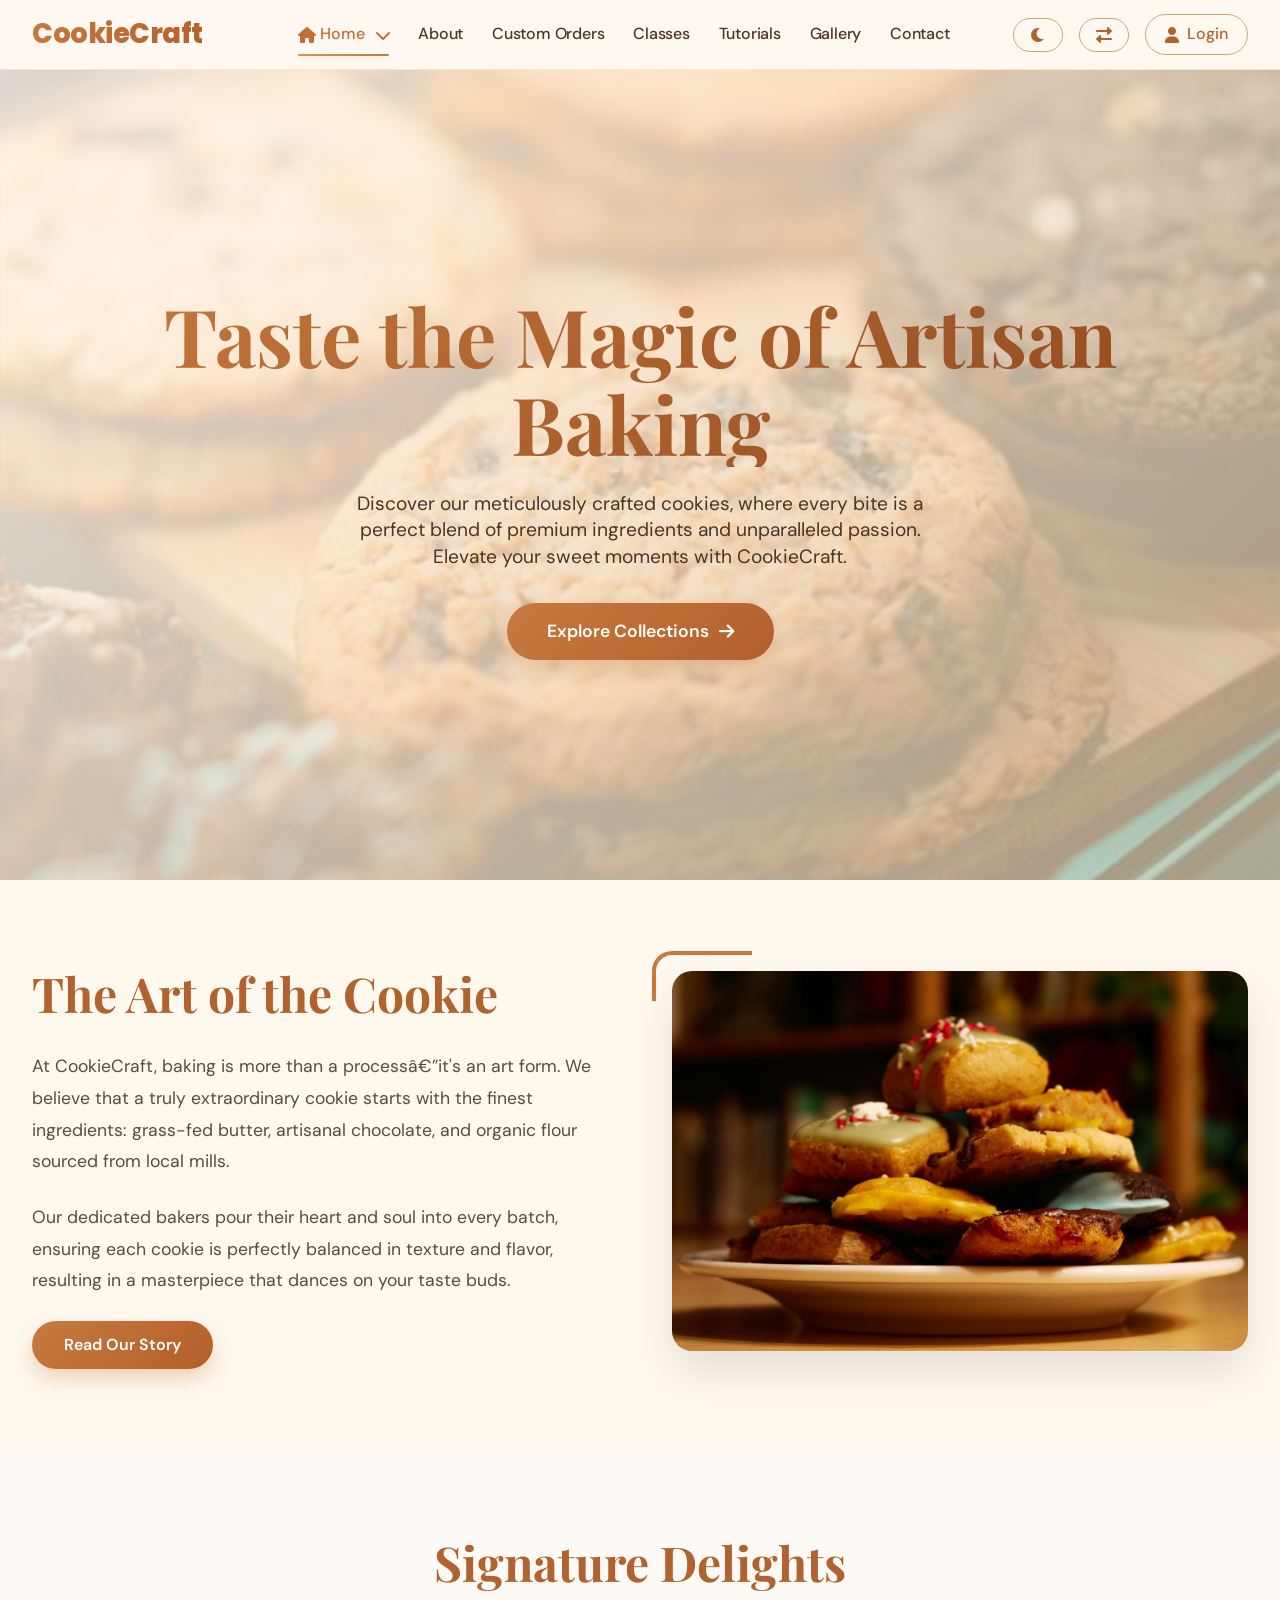
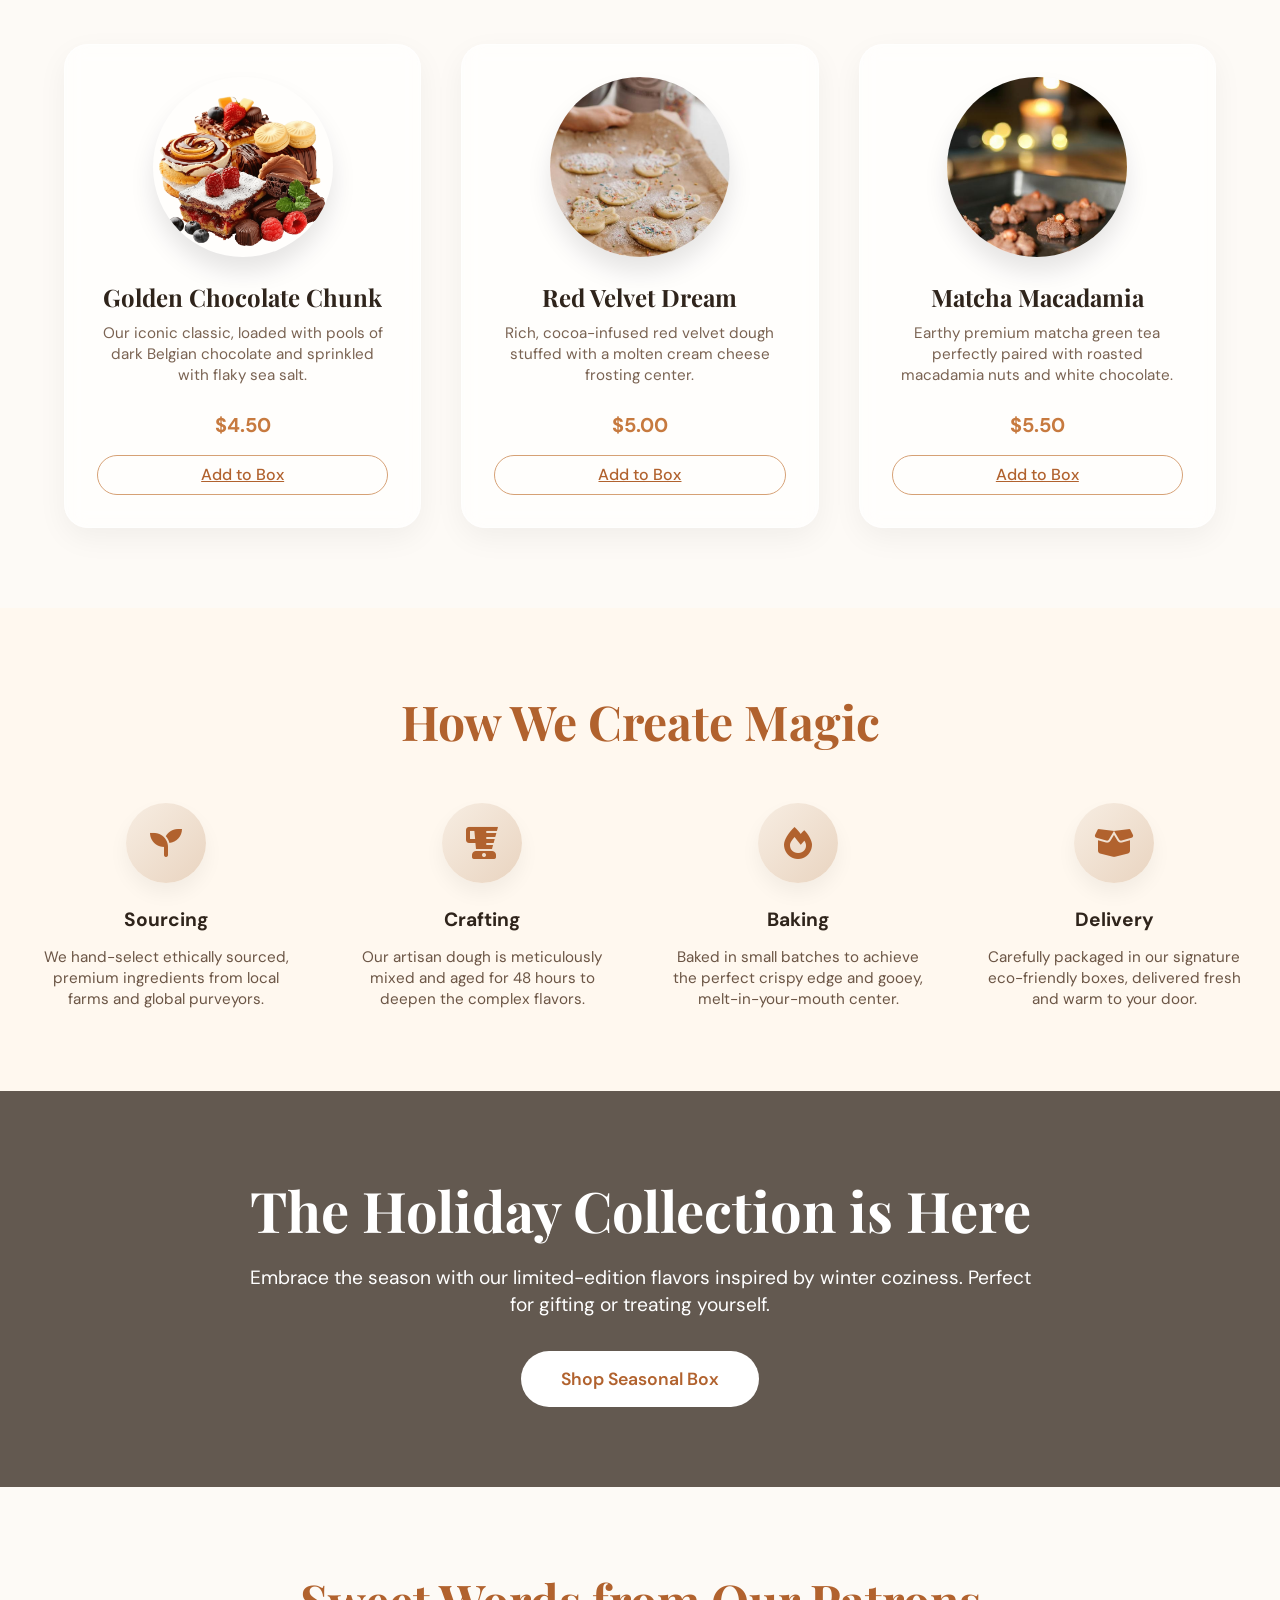
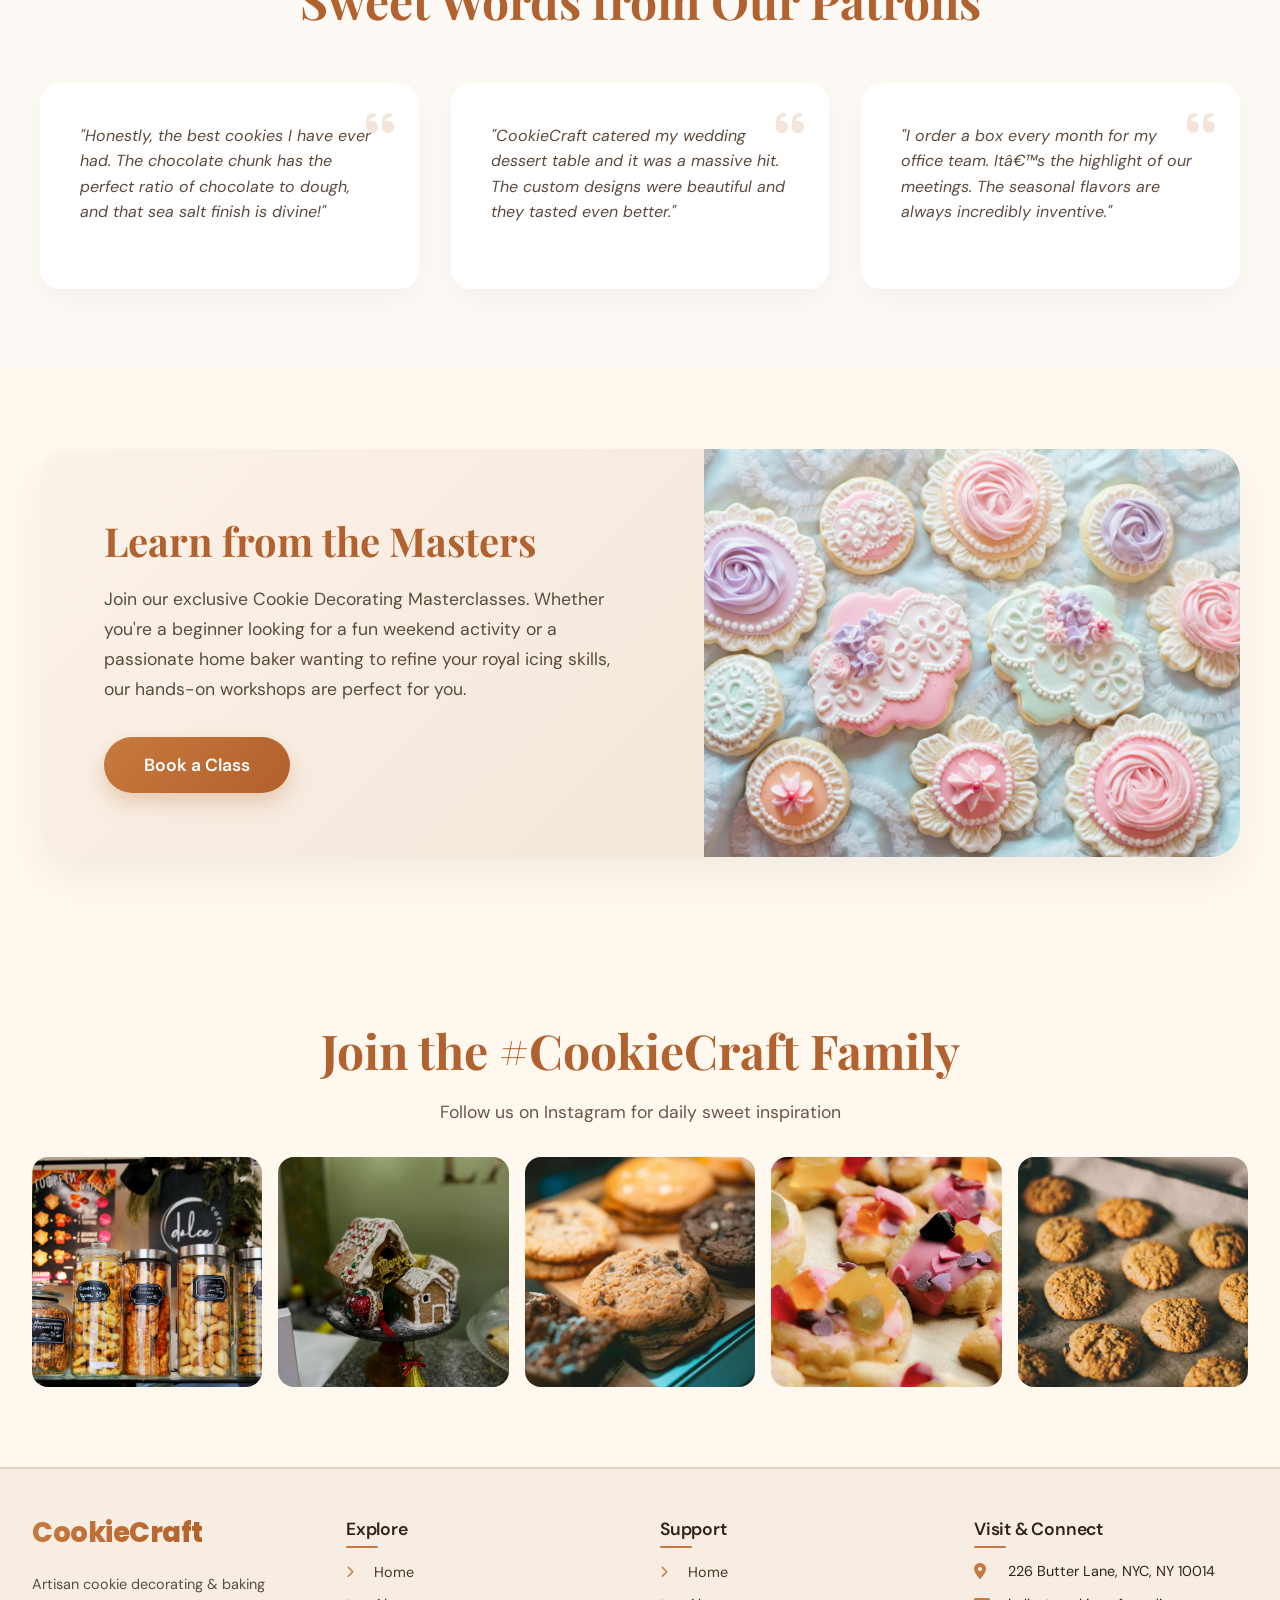
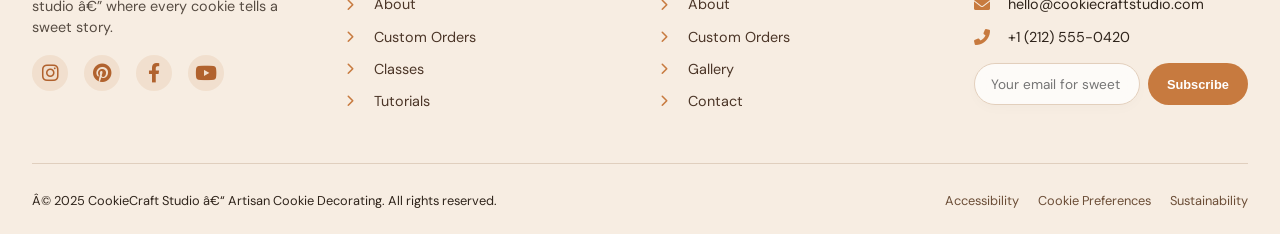
==== index.html @ 50b50c7b "new update" ====
<!DOCTYPE html>
<html lang="en">
<head>
  <link rel="icon" type="image/png" href="image/favicon.png" />
  <meta charset="UTF-8" />
  <meta name="viewport" content="width=device-width, initial-scale=1.0, viewport-fit=cover" />
  <title>CookieCraft | Artisan Cookie Studio â€” Cohesive Brand Design</title>
  <link href="https://fonts.googleapis.com/css2?family=Playfair+Display:ital,wght@0,400;0,500;0,600;0,700;1,400&family=DM+Sans:wght@300;400;500;600;700&family=Poppins:wght@300;400;500;600;700;800;900&display=swap" rel="stylesheet" />
  <link href="https://fonts.googleapis.com/css2?family=Inter:opsz,wght@14..32,300;400;500;600;700;800&display=swap" rel="stylesheet">
  <link rel="stylesheet" href="https://cdnjs.cloudflare.com/ajax/libs/font-awesome/6.0.0-beta3/css/all.min.css">
  <style>
    /* ----- RESET & BASE (minimal) ----- */
    * {
      margin: 0;
      padding: 0;
      box-sizing: border-box;
    }

    body {
      font-family: 'DM Sans', sans-serif;
      background-color: #FFF8EF;
      color: #2F241B;
      line-height: 1.4;
      transition: background 0.2s, color 0.2s;
    }

    /* dark mode base overrides */
    body.dark-mode {
      background-color: #1e1916;
      color: #f0e2d4;
    }

    /* RTL adjustments for navbar & footer (preserved) */
    body[dir="rtl"] .nav-menu { padding-right: 0; }
    body[dir="rtl"] .nav-container { flex-direction: row; }
    body[dir="rtl"] .nav-menu .nav-item .dropdown-menu { text-align: right; left: auto; right: 0; }
    body[dir="rtl"] #homeDropdownItem .dropdown-menu { left: 0 !important; right: auto !important; }
    body[dir="rtl"] .dropdown-toggle::after { margin-left: 0; margin-right: 6px; }
    body[dir="rtl"] .right-buttons { flex-direction: row-reverse; }
    body[dir="rtl"] .brand { margin-right: 0; margin-left: 2rem; }
    body[dir="rtl"] .nav-link i { margin-left: 6px; margin-right: 0; }
    body[dir="rtl"] .nav-collapse { left: auto; right: -100%; border-radius: 0 0 0 24px; margin-top: -1px; }
    body[dir="rtl"] .nav-collapse.active { left: auto; right: 0; }
    body[dir="rtl"] .footer-col h4:after { left: auto; right: 0; }
    body[dir="rtl"] .footer-links a i { margin-left: 8px; margin-right: 0; }

    /* ========== UNIFIED BRAND STYLES (navbar & footer exact same size, font, design) ========== */
    /* Both .brand (navbar) and .footer-brand h3 share identical typography, gradient and visual rhythm */
    .brand, 
    .footer-brand h3 {
      font-family: 'Poppins', sans-serif;
      font-weight: 800;
      font-size: 1.7rem;
      letter-spacing: -0.5px;
      background: linear-gradient(135deg, #c77a3f, #b35f2a);
      background-clip: text;
      -webkit-background-clip: text;
      color: transparent;
      text-decoration: none;
      transition: opacity 0.2s ease, transform 0.2s;
      display: inline-block;
      line-height: 1.2;
    }

    /* Hover refinement (subtle lift) */
    .brand:hover,
    .footer-brand h3:hover {
      opacity: 0.85;
      transform: translateY(-1px);
    }

    /* Dark mode gradient for both brand signatures */
    body.dark-mode .brand,
    body.dark-mode .footer-brand h3 {
      background: linear-gradient(135deg, #f6cf9c, #eab67a, #d48d53);
      background-clip: text;
      -webkit-background-clip: text;
      color: transparent;
    }

    /* Navbar brand specific alignment & spacing */
    .brand {
      white-space: nowrap;
      margin-right: 2rem;
      flex-shrink: 0;
      text-decoration: none;
    }

    /* Footer brand specific additional spacing / margin */
    .footer-brand h3 {
      margin-bottom: 0.75rem;
      font-size: 1.7rem;   /* identical to navbar brand */
      font-weight: 800;
    }

    /* RESPONSIVE: On tablets/mobile, shrink brand size consistently across navbar & footer */
    @media (max-width: 1024px) {
      .brand {
        font-size: 1.4rem;
      }
      .footer-brand h3 {
        font-size: 1.4rem;
      }
    }

    @media (max-width: 520px) {
      .brand {
        font-size: 1.3rem;
      }
      .footer-brand h3 {
        font-size: 1.3rem;
      }
    }

    /* ----- NAVBAR STYLES (enhanced, fully functional, brand unified) ----- */
    .navbar {
      position: sticky;
      top: 0;
      z-index: 1000;
      background: rgba(255, 248, 240, 0.68);
      backdrop-filter: blur(12px);
      -webkit-backdrop-filter: blur(12px);
      border-bottom: 1px solid rgba(245, 215, 180, 0.5);
      transition: all 0.3s ease;
      padding: 0.9rem 2rem;
    }
    .navbar.scrolled {
      box-shadow: 0 10px 30px -10px rgba(0, 0, 0, 0.1);
      background: rgba(255, 245, 235, 0.85);
      backdrop-filter: blur(16px);
      border-bottom-color: rgba(215, 175, 125, 0.3);
    }
    body.dark-mode .navbar {
      background: rgba(28, 24, 22, 0.75);
      backdrop-filter: blur(12px);
      border-bottom-color: rgba(180, 130, 80, 0.35);
    }
    body.dark-mode .navbar.scrolled {
      background: rgba(18, 15, 14, 0.9);
      box-shadow: 0 10px 25px -8px rgba(0, 0, 0, 0.4);
    }
    .nav-container {
      max-width: 1400px;
      margin: 0 auto;
      display: flex;
      align-items: center;
      justify-content: space-between;
      
    }
    .nav-menu {
      display: flex;
      align-items: center;
      gap: 1.8rem;
      list-style: none;
      margin: 0 auto;
      padding: 0;
    }
    .nav-item { position: relative; }
    .nav-link {
      text-decoration: none;
      font-weight: 500;
      font-size: 1rem;
      color: #4b3527;
      padding: 0.5rem 0;
      transition: color 0.25s ease;
      letter-spacing: -0.2px;
      white-space: nowrap;
      display: inline-flex;
      align-items: center;
      gap: 6px;
    }
    body.dark-mode .nav-link { color: #f3e1cf; }
    .nav-link i { font-size: 1rem; transition: transform 0.2s; }
    .nav-link::after {
      content: '';
      position: absolute;
      bottom: -2px;
      left: 0;
      width: 0%;
      height: 2px;
      background: linear-gradient(95deg, #d9944c, #c2793e);
      border-radius: 4px;
      transition: width 0.3s cubic-bezier(0.2, 0.9, 0.4, 1.1);
    }
    .nav-link:hover::after { width: 100%; }
    .nav-link:hover, .nav-link.active { color: #c16f34; }
    body.dark-mode .nav-link:hover, body.dark-mode .nav-link.active { color: #f7c894; }
    .nav-link.active::after { width: 100%; }
    
    .dropdown-toggle { display: flex; align-items: center; gap: 5px; }
    .dropdown-arrow {
      font-size: 0.75rem;
      margin-left: 6px;
      transition: transform 0.2s ease;
    }
    .dropdown:hover .dropdown-arrow { transform: rotate(180deg); }
    .dropdown.open .dropdown-arrow { transform: rotate(180deg); }
    .dropdown-menu {
      position: absolute;
      top: calc(100% + 8px);
      left: 0;
      background: rgba(255, 250, 242, 0.98);
      backdrop-filter: blur(12px);
      border-radius: 20px;
      padding: 0.6rem 0;
      min-width: 180px;
      opacity: 0;
      visibility: hidden;
      transform: translateY(-8px);
      transition: all 0.25s ease;
      box-shadow: 0 12px 28px rgba(0, 0, 0, 0.08);
      border: 1px solid rgba(230, 190, 140, 0.5);
      list-style: none;
      z-index: 1020;
    }
    body.dark-mode .dropdown-menu {
      background: rgba(30, 26, 22, 0.98);
      border-color: #5d3f2b;
    }
    .dropdown:hover .dropdown-menu { opacity: 1; visibility: visible; transform: translateY(0); }
    .dropdown-item {
      display: block;
      padding: 0.55rem 1.5rem;
      text-decoration: none;
      color: #4b3527;
      font-weight: 500;
      font-size: 0.9rem;
      transition: background 0.2s;
      white-space: nowrap;
    }
    .dropdown-item i {
      width: 1.4rem;
      display: inline-block;
      margin-right: 8px;
      font-size: 0.85rem;
      color: #c77a3f;
    }
    body.dark-mode .dropdown-item { color: #f0decb; }
    body.dark-mode .dropdown-item i { color: #eab67a; }
    .dropdown-item:hover, .dropdown-item.active { background-color: rgba(210, 160, 110, 0.2); color: #c16f34; }
    body.dark-mode .dropdown-item:hover, body.dark-mode .dropdown-item.active { color: #f7c894; }

    @media (min-width: 1025px) {
      #homeDropdownItem .dropdown-menu { left: auto; right: 0; min-width: 170px; }
    }

    .right-buttons { display: flex; align-items: center; gap: 1rem; flex-shrink: 0; }
    .btn-outline {
      background: transparent;
      border: 1px solid #d6a175;
      padding: 0.5rem 1rem;
      border-radius: 40px;
      font-weight: 500;
      font-size: 1rem;
      cursor: pointer;
      transition: all 0.25s ease;
      color: #b1622e;
      font-family: inherit;
      white-space: nowrap;
      display: inline-flex;
      align-items: center;
      justify-content: center;
      gap: 8px;
    }
    .btn-outline i { font-size: 1rem; }
    body.dark-mode .btn-outline { border-color: #cc9a6c; color: #f6cfaa; }
    .btn-outline:hover { background: #e7c9af; transform: translateY(-2px); border-color: #b56f3a; }
    body.dark-mode .btn-outline:hover { background: #402f24; color: #ffe1bd; }
    .btn-login { gap: 8px; padding: 0.5rem 1.2rem; }

    .hamburger {
      display: none;
      flex-direction: column;
      justify-content: space-between;
      width: 28px;
      height: 22px;
      background: transparent;
      border: none;
      cursor: pointer;
      padding: 0;
      z-index: 1010;
    }
    .hamburger .bar { width: 100%; height: 2.5px; background-color: #b66730; border-radius: 4px; transition: all 0.3s; }
    body.dark-mode .hamburger .bar { background-color: #e6b27a; }
    .nav-collapse { display: flex; align-items: center; flex: 1; }

    @media (max-width: 1024px) {
      .navbar { padding: 0.8rem 1.5rem; }
      .hamburger { display: flex; }
      .nav-collapse { position: absolute; top: 100%;
        right: -100%;
        left: auto;
        width: 85%;
        max-width: 360px;
        height: calc(100vh - 70px);
        background: rgba(255, 250, 242, 0.97);
        backdrop-filter: blur(20px);
        flex-direction: column;
        align-items: flex-start;
        justify-content: flex-start;
        padding: 2rem 1.8rem;
        transition: right 0.35s ease-in-out;
        box-shadow: -6px 0 24px rgba(0, 0, 0, 0.08);
        border-radius: 0 0 0 24px; margin-top: -1px;
        gap: 2rem;
        z-index: 999;
        overflow-y: auto;
      }
      body.dark-mode .nav-collapse { background: rgba(20, 17, 16, 0.96); backdrop-filter: blur(20px); }
      .nav-collapse.active { right: 0; }
      .nav-menu { flex-direction: column; align-items: flex-start; gap: 1.4rem; width: 100%; margin: 0; }
      .nav-link { font-size: 1.1rem; white-space: normal; }
      .btn-outline { font-size: 1rem; width: 100%; text-align: center; justify-content: center; }
      .dropdown-menu {
        position: static;
        box-shadow: none;
        background: transparent;
        backdrop-filter: none;
        padding-left: 1rem;
        margin-top: 0.5rem;
        opacity: 1;
        visibility: visible;
        transform: none;
        display: none;
        border: none;
        width: 100%;
      }
      .dropdown.open .dropdown-menu { display: block; }
      .dropdown-toggle { display: flex; justify-content: space-between; width: 100%; align-items: center; }
      .dropdown-arrow { margin-left: auto; }
      .right-buttons { flex-direction: column; width: 100%; gap: 1rem; margin-top: 1rem; }
      #homeDropdownItem .dropdown-menu { left: 0; right: auto; }
    }

    /* ----- FOOTER STYLES (fully cohesive) ----- */
    .site-footer {
      background: #f7ede2;
      border-top: 2px solid #e9d4c0;
      margin-top: 0;
      padding: 3rem 2rem 1.5rem;
      font-size: 0.9rem;
      transition: background 0.3s, border-color 0.3s;
    }
    body.dark-mode .site-footer { background: #1e1916; border-top-color: #4a3729; }
    .footer-container {
      max-width: 1280px;
      margin: 0 auto;
      display: grid;
      grid-template-columns: repeat(auto-fit, minmax(220px, 1fr));
      gap: 2.5rem;
      margin-bottom: 2.5rem;
    }
    /* footer brand additional wrapper: no extra conflicting style */
    .footer-brand p {
      opacity: 0.8;
      line-height: 1.5;
      margin: 0.75rem 0 1rem;
      font-family: 'DM Sans', sans-serif;
    }
    .social-links { display: flex; gap: 1rem; margin-top: 0.5rem; }
    .social-links a {
      display: inline-flex;
      align-items: center;
      justify-content: center;
      background: rgba(199, 122, 63, 0.12);
      width: 36px;
      height: 36px;
      border-radius: 50%;
      color: #b1622e;
      font-size: 1.2rem;
      transition: all 0.25s;
      text-decoration: none;
    }
    body.dark-mode .social-links a { background: rgba(234, 182, 122, 0.15); color: #eab67a; }
    .social-links a:hover { background: #c77a3f; color: white; transform: translateY(-3px); }
    body.dark-mode .social-links a:hover { background: #eab67a; color: #1e1916; }
    .footer-col h4 {
      font-weight: 600;
      font-size: 1.1rem;
      margin-bottom: 1.2rem;
      letter-spacing: -0.2px;
      position: relative;
      display: inline-block;
      font-family: 'DM Sans', sans-serif;
    }
    .footer-col h4:after {
      content: '';
      position: absolute;
      bottom: -6px;
      left: 0;
      width: 32px;
      height: 2px;
      background: #c77a3f;
      border-radius: 4px;
    }
    body.dark-mode .footer-col h4:after { background: #eab67a; }
    .footer-links { list-style: none; padding: 0; }
    .footer-links li { margin-bottom: 0.7rem; }
    .footer-links a {
      text-decoration: none;
      color: #4b3527;
      transition: color 0.2s, padding-left 0.2s;
      display: inline-flex;
      align-items: center;
      gap: 8px;
    }
    body.dark-mode .footer-links a { color: #e2cfbc; }
    .footer-links a i { font-size: 0.75rem; color: #c77a3f; width: 20px; }
    .footer-links a:hover { color: #c16f34; padding-left: 4px; }
    body.dark-mode .footer-links a:hover { color: #f6cfaa; }
    .contact-info p { display: flex; align-items: center; gap: 10px; margin-bottom: 0.8rem; flex-wrap: wrap; }
    .contact-info i { width: 24px; color: #c77a3f; font-size: 1rem; }
    body.dark-mode .contact-info i { color: #eab67a; }
    .newsletter-form {
      display: flex;
      flex-wrap: nowrap;
      align-items: stretch;
      margin-top: 1rem;
      gap: 0.5rem;
    }
    .newsletter-form input {
      flex: 1;
      min-width: 140px;
      padding: 0.7rem 1rem;
      border-radius: 60px;
      border: 1px solid #e2cfbc;
      background: rgba(255, 255, 255, 0.75);
      backdrop-filter: blur(8px);
      -webkit-backdrop-filter: blur(8px);
      font-family: inherit;
      font-size: 0.85rem;
      outline: none;
      transition: all 0.2s ease;
      box-shadow: 0 4px 12px rgba(0, 0, 0, 0.02);
    }
    body.dark-mode .newsletter-form input {
      background: rgba(44, 38, 33, 0.6);
      border-color: #5d3f2b;
      color: #f0e2d4;
    }
    .newsletter-form input:focus {
      border-color: #c77a3f;
      background: #ffffff;
      box-shadow: 0 4px 20px rgba(199, 122, 63, 0.12), 0 0 0 2px rgba(199, 122, 63, 0.2);
    }
    body.dark-mode .newsletter-form input:focus {
      background: #251f1a;
      box-shadow: 0 4px 20px rgba(234, 182, 122, 0.12), 0 0 0 2px rgba(234, 182, 122, 0.2);
    }
    .btn-footer {
      background: #c77a3f;
      border: none;
      padding: 0.7rem 1.2rem;
      border-radius: 60px;
      font-weight: 600;
      color: white;
      cursor: pointer;
      transition: all 0.2s ease;
      font-size: 0.8rem;
      display: inline-flex;
      align-items: center;
      justify-content: center;
      gap: 6px;
      white-space: nowrap;
    }
    .btn-footer:hover {
      background: #ad5f2c;
      transform: scale(0.97);
    }
    body.dark-mode .btn-footer {
      background: #d99254;
      color: #251f1a;
    }
    body.dark-mode .btn-footer:hover {
      background: #f0b27a;
    }
    .footer-bottom {
      text-align: center;
      padding-top: 1.8rem;
      border-top: 1px solid #e0cfbe;
      font-size: 0.8rem;
      display: flex;
      justify-content: space-between;
      align-items: center;
      flex-wrap: wrap;
      gap: 0.8rem;
    }
    body.dark-mode .footer-bottom { border-top-color: #3a2c22; }
    .legal-links { display: flex; gap: 1.2rem; }
    .legal-links a { text-decoration: none; color: #6b4d36; transition: color 0.2s; }
    body.dark-mode .legal-links a { color: #c6aa8c; }
    .legal-links a:hover { color: #c77a3f; }

    @media (max-width: 780px) {
      .footer-container { grid-template-columns: 1fr 1fr; gap: 2rem; }
      .footer-bottom { flex-direction: column; text-align: center; }
    }
    @media (max-width: 520px) {
      .footer-container { grid-template-columns: 1fr; text-align: center; }
      .footer-col h4:after { left: 50% !important; transform: translateX(-50%); right: auto !important; }
      .social-links { justify-content: center; }
      .contact-info p { justify-content: center; }
      .newsletter-form { justify-content: center; }
    }

    /* demo spacer content styling */
    .demo-spacer {
      max-width: 1280px;
      margin: 2rem auto;
      padding: 3rem 2rem;
      text-align: center;
      background: rgba(199, 122, 63, 0.05);
      border-radius: 2rem;
      font-family: 'DM Sans', sans-serif;
    }
    .demo-spacer h2 {
      font-family: 'Playfair Display', serif;
      color: #c77a3f;
      margin-bottom: 1rem;
    }
    body.dark-mode .demo-spacer {
      background: rgba(234, 182, 122, 0.08);
    }

    /* ========================================= */
    /* ======== UNIQUE INDEX1 SECTIONS ========= */
    /* ========================================= */
    .section { padding: 6rem 2rem; max-width: 1400px; margin: 0 auto; }
    .section-title { font-family: 'Playfair Display', serif; font-size: 3rem; text-align: center; margin-bottom: 3rem; color: #b1622e; }
    body.dark-mode .section-title { color: #eab67a; }

    /* 1. Hero Section */
    .hero-section { position: relative; height: 90vh; min-height: 600px; display: flex; align-items: center; justify-content: center; text-align: center; overflow: hidden; padding: 0 2rem; }
    .hero-bg { position: absolute; top: 0; left: 0; width: 100%; height: 100%; background: linear-gradient(135deg, rgba(255,248,239,0.85), rgba(245,215,180,0.65)), url('./images/gallery\ 13.jpg') center/cover no-repeat; z-index: -1; }
    body.dark-mode .hero-bg { background: linear-gradient(135deg, rgba(30,25,22,0.9), rgba(60,40,25,0.8)), url('./images/classes\ 5.jpg') center/cover no-repeat; }
    .hero-content h1 { font-family: 'Playfair Display', serif; font-size: 5rem; font-weight: 700; line-height: 1.1; margin-bottom: 1.5rem; background: linear-gradient(135deg, #c77a3f, #8e471b); -webkit-background-clip: text; color: transparent; animation: fadeInUp 1s ease-out; }
    body.dark-mode .hero-content h1 { background: linear-gradient(135deg, #f6cf9c, #d48d53); -webkit-background-clip: text; color: transparent; }
    .hero-content p { font-size: 1.2rem; max-width: 600px; margin: 0 auto 2rem; color: #4b3527; animation: fadeInUp 1s ease-out 0.2s backwards; }
    body.dark-mode .hero-content p { color: #f0decb; }
    .btn-primary { display: inline-flex; align-items: center; gap: 10px; padding: 1rem 2.5rem; font-family: 'DM Sans', sans-serif; font-size: 1.1rem; font-weight: 600; color: #fff; background: linear-gradient(135deg, #c77a3f, #b35f2a); border: none; border-radius: 50px; text-decoration: none; transition: all 0.3s ease; box-shadow: 0 10px 20px rgba(199, 122, 63, 0.3); animation: fadeInUp 1s ease-out 0.4s backwards; }
    .btn-primary:hover { transform: translateY(-3px); box-shadow: 0 15px 25px rgba(199, 122, 63, 0.4); }
    body.dark-mode .btn-primary { background: linear-gradient(135deg, #eab67a, #c77a3f); color: #1e1916; box-shadow: 0 10px 20px rgba(234, 182, 122, 0.2); }
    body.dark-mode .btn-primary:hover { box-shadow: 0 15px 25px rgba(234, 182, 122, 0.3); }
    @keyframes fadeInUp { from { opacity: 0; transform: translateY(30px); } to { opacity: 1; transform: translateY(0); } }

    /* 2. Philosophy Section */
    .philosophy { display: flex; align-items: center; gap: 4rem; padding: 6rem 2rem; }
    .philosophy-text { flex: 1; }
    .philosophy-text h2 { font-family: 'Playfair Display', serif; font-size: 3rem; margin-bottom: 1.5rem; color: #b1622e; }
    body.dark-mode .philosophy-text h2 { color: #eab67a; }
    .philosophy-text p { font-size: 1.1rem; margin-bottom: 1.5rem; line-height: 1.8; color: #5d4a3d; }
    body.dark-mode .philosophy-text p { color: #d4c4b7; }
    .philosophy-image { flex: 1; position: relative; }
    .philosophy-image img { width: 100% !important; height: 380px !important; object-fit: cover !important; border-radius: 20px; box-shadow: 0 20px 40px rgba(0,0,0,0.1); transition: transform 0.5s ease; }
    .philosophy-image:hover img { transform: scale(1.02); }
    .philosophy-image::before { content: ''; position: absolute; top: -20px; left: -20px; width: 100px; height: 50px; border-top: 4px solid #c77a3f; border-left: 4px solid #c77a3f; border-radius: 20px 0 0 0; z-index: -1; }

    /* 3. Featured Cookies */
    .featured { background: #fdfaf6; padding: 6rem 0; }
    body.dark-mode .featured { background: #16120f; }
    .featured-grid { display: grid; grid-template-columns: repeat(auto-fit, minmax(300px, 1fr)); gap: 2.5rem; padding: 0 2rem; max-width: 1400px; margin: 0 auto; }
    .cookie-card { background: rgba(255, 255, 255, 0.7); backdrop-filter: blur(10px); border: 1px solid rgba(255,255,255,0.5); border-radius: 24px; padding: 2rem; text-align: center; transition: all 0.4s ease; box-shadow: 0 10px 30px rgba(0,0,0,0.05); }
    body.dark-mode .cookie-card { background: rgba(30, 25, 22, 0.6); border-color: rgba(255,255,255,0.05); box-shadow: 0 10px 30px rgba(0,0,0,0.2); }
    .cookie-card:hover { transform: translateY(-10px); box-shadow: 0 20px 40px rgba(199, 122, 63, 0.15); }
    .cookie-img-wrapper { width: 180px; height: 180px; margin: 0 auto 1.5rem; border-radius: 50%; overflow: hidden; box-shadow: 0 15px 25px rgba(0,0,0,0.1); }
    .cookie-img-wrapper img { width: 100%; height: 100%; object-fit: cover; transition: transform 0.5s; }
    .cookie-card:hover .cookie-img-wrapper img { transform: scale(1.1); }
    .cookie-card h3 { font-family: 'Playfair Display', serif; font-size: 1.5rem; margin-bottom: 0.5rem; color: #2F241B; }
    body.dark-mode .cookie-card h3 { color: #f0e2d4; }
    .cookie-card p { color: #7a6352; font-size: 0.95rem; margin-bottom: 1.5rem; }
    body.dark-mode .cookie-card p { color: #c2b1a3; }
    .cookie-price { font-weight: 700; font-size: 1.25rem; color: #c77a3f; display: block; margin-bottom: 1rem; }
    body.dark-mode .cookie-price { color: #eab67a; }

    /* 4. Process Steps */
    .process { padding: 6rem 2rem; }
    .process-steps { display: flex; justify-content: center; gap: 3rem; flex-wrap: wrap; }
    .step { flex: 1; min-width: 250px; text-align: center; position: relative; }
    .step-icon { width: 80px; height: 80px; margin: 0 auto 1.5rem; background: linear-gradient(135deg, #f7ede2, #e9d4c0); border-radius: 50%; display: flex; align-items: center; justify-content: center; font-size: 2rem; color: #b1622e; box-shadow: 0 10px 20px rgba(0,0,0,0.05); transition: transform 0.3s; }
    body.dark-mode .step-icon { background: linear-gradient(135deg, #2c241e, #1e1916); color: #eab67a; }
    .step:hover .step-icon { transform: rotateY(180deg); }
    .step h4 { font-size: 1.2rem; margin-bottom: 0.8rem; }
    .step p { font-size: 0.95rem; color: #6b5545; }
    body.dark-mode .step p { color: #bbaaa0; }

    /* 5. Parallax Promo */
    .promo { position: relative; padding: 8rem 2rem; text-align: center; background: url('./images/about\ 7.jpg') center/cover fixed; color: white; }
    .promo::before { content: ''; position: absolute; top: 0; left: 0; width: 100%; height: 100%; background: rgba(47, 36, 27, 0.75); }
    .promo-content { position: relative; z-index: 1; max-width: 800px; margin: 0 auto; }
    .promo-content h2 { font-family: 'Playfair Display', serif; font-size: 3.5rem; margin-bottom: 1rem; }
    .promo-content p { font-size: 1.2rem; margin-bottom: 2rem; }
    .promo .btn-primary { background: white; color: #b1622e; box-shadow: none; }
    .promo .btn-primary:hover { background: #f7ede2; }

    /* 6. Testimonials */
    .testimonials { padding: 6rem 2rem; background: #fdfaf6; }
    body.dark-mode .testimonials { background: #1a1512; }
    .testi-grid { display: grid; grid-template-columns: repeat(auto-fit, minmax(300px, 1fr)); gap: 2rem; max-width: 1200px; margin: 0 auto; }
    .testi-card { background: white; padding: 2.5rem; border-radius: 20px; box-shadow: 0 10px 30px rgba(0,0,0,0.04); position: relative; }
    body.dark-mode .testi-card { background: #251e19; box-shadow: 0 10px 30px rgba(0,0,0,0.2); }
    .testi-card i.fa-quote-left { font-size: 2rem; color: rgba(199, 122, 63, 0.2); position: absolute; top: 1.5rem; right: 1.5rem; }
    .testi-card p { font-style: italic; margin-bottom: 1.5rem; color: #5d4a3d; position: relative; z-index: 1; line-height: 1.6; }
    body.dark-mode .testi-card p { color: #d4c4b7; }
    .testi-author { display: flex; align-items: center; gap: 1rem; }
    .testi-author img { width: 50px !important; height: 50px !important; border-radius: 50% !important; object-fit: cover !important; }
    .testi-author h5 { font-size: 1.1rem; color: #2F241B; }
    body.dark-mode .testi-author h5 { color: #f0e2d4; }
    .testi-author span { font-size: 0.85rem; color: #c77a3f; }

    /* 7. Workshops / Classes */
    .workshops { padding: 6rem 2rem; }
    .workshop-container { display: flex; background: linear-gradient(135deg, #fbf2e9, #f0e2d4); border-radius: 30px; overflow: hidden; max-width: 1200px; margin: 0 auto; box-shadow: 0 20px 40px rgba(0,0,0,0.05); }
    body.dark-mode .workshop-container { background: linear-gradient(135deg, #2a221d, #1e1916); box-shadow: 0 20px 40px rgba(0,0,0,0.2); }
    .workshop-content { flex: 1; padding: 4rem; display: flex; flex-direction: column; justify-content: center; }
    .workshop-content h2 { font-family: 'Playfair Display', serif; font-size: 2.5rem; margin-bottom: 1rem; color: #b1622e; }
    body.dark-mode .workshop-content h2 { color: #eab67a; }
    .workshop-content p { margin-bottom: 2rem; font-size: 1.1rem; line-height: 1.7; color: #5d4a3d; }
    body.dark-mode .workshop-content p { color: #d4c4b7; }
    .workshop-image { flex: 1; min-height: 400px; display: flex; }
    .workshop-image img { width: 100%; height: 100%; object-fit: cover; }

    /* 8. Instagram / Community */
    .community { padding: 6rem 2rem; text-align: center; }
    .insta-grid { display: grid; grid-template-columns: repeat(5, 1fr); gap: 1rem; max-width: 1400px; margin: 2rem auto 0; }
    .insta-item { position: relative; border-radius: 16px; overflow: hidden; aspect-ratio: 1/1; }
    .insta-item img { width: 100% !important; height: 100% !important; object-fit: cover !important; transition: transform 0.4s; }
    .insta-overlay { position: absolute; top: 0; left: 0; width: 100%; height: 100%; background: rgba(199, 122, 63, 0.8); display: flex; align-items: center; justify-content: center; color: white; font-size: 2rem; opacity: 0; transition: opacity 0.3s; }
    .insta-item:hover img { transform: scale(1.1); }
    .insta-item:hover .insta-overlay { opacity: 1; }

    /* Elegant Horizontal Scrolling for Tablets & Mobiles to Keep Perfect Proportions */
    @media (max-width: 1024px) {
      .insta-grid {
        display: flex;
        overflow-x: auto;
        scroll-snap-type: x mandatory;
        scrollbar-width: none;
        -ms-overflow-style: none;
        padding: 0 1rem;
        gap: 1rem;
      }
      .insta-grid::-webkit-scrollbar {
        display: none;
      }
      .insta-item {
        flex: 0 0 calc(25% - 0.75rem);
        min-width: 180px;
        scroll-snap-align: start;
      }
    }
    @media (max-width: 600px) {
      .insta-item {
        flex: 0 0 calc(50% - 0.5rem);
        min-width: 140px;
      }
    }

    /* Responsive Tweaks */
    @media (max-width: 900px) { .philosophy { flex-direction: column; } .workshop-container { flex-direction: column; } .hero-content h1 { font-size: 3.5rem; } }
    @media (max-width: 600px) { .hero-content h1 { font-size: 2.5rem; } .process-steps { flex-direction: column; } .promo-content h2 { font-size: 2.5rem; } .workshop-content { padding: 2rem; } }
  </style>
  <link rel="stylesheet" href="responsive.css">
</head>
<body>

  <!-- ========== UNIFIED STICKY NAVBAR (brand unified with footer) ========== -->
  <nav class="navbar" id="navbar">
    <div class="nav-container">
      <a href="#" class="brand" id="brandLink">CookieCraft</a>
      
      <button class="hamburger" id="hamburgerBtn" aria-label="Menu">
        <span class="bar"></span>
        <span class="bar"></span>
        <span class="bar"></span>
      </button>

      <div class="nav-collapse" id="navCollapse">
        <ul class="nav-menu">
          <li class="nav-item dropdown" id="homeDropdownItem">
            <a href="#" class="nav-link dropdown-toggle" id="homeDropdownToggle">
              <i class="fas fa-home"></i> <span>Home</span> <i class="fas fa-chevron-down dropdown-arrow"></i>
            </a>
            <ul class="dropdown-menu" id="homeDropdownMenu">
              <li><a href="index.html" class="dropdown-item"><i class="fas fa-cookie-bite"></i> Home 1</a></li>
              <li><a href="home2.html" class="dropdown-item"><i class="fas fa-heart"></i> Home 2</a></li>
            </ul>
          </li>
          <li class="nav-item"><a href="about.html" class="nav-link">About</a></li>
          <li class="nav-item"><a href="custom.html" class="nav-link">Custom Orders</a></li>
          <li class="nav-item"><a href="classes.html" class="nav-link">Classes</a></li>
          <li class="nav-item"><a href="tutorials.html" class="nav-link">Tutorials</a></li>
          <li class="nav-item"><a href="gallery.html" class="nav-link">Gallery</a></li>
          <li class="nav-item"><a href="contact.html" class="nav-link">Contact</a></li>
        </ul>

        <div class="right-buttons">
          <button id="darkModeToggle" class="btn-outline" aria-label="Dark mode toggle"><i class="fas fa-moon"></i></button>
          <button id="rtlToggle" class="btn-outline" aria-label="Toggle RTL layout"><i class="fa-solid fa-right-left"></i></button>
          <a href="login.html" id="loginBtn" class="btn-outline btn-login" style="text-decoration: none;"><i class="fas fa-user"></i> Login</a>
        </div>
      </div>
    </div>
  </nav>

  <!-- 1. HERO SECTION -->
  <section class="hero-section">
    <div class="hero-bg"></div>
    <div class="hero-content">
      <h1>Taste the Magic of Artisan Baking</h1>
      <p>Discover our meticulously crafted cookies, where every bite is a perfect blend of premium ingredients and unparalleled passion. Elevate your sweet moments with CookieCraft.</p>
      <a href="#" class="btn-primary">Explore Collections <i class="fas fa-arrow-right"></i></a>
    </div>
  </section>

  <!-- 2. PHILOSOPHY SECTION -->
  <section class="section philosophy">
    <div class="philosophy-text">
      <h2>The Art of the Cookie</h2>
      <p>At CookieCraft, baking is more than a processâ€”it's an art form. We believe that a truly extraordinary cookie starts with the finest ingredients: grass-fed butter, artisanal chocolate, and organic flour sourced from local mills.</p>
      <p>Our dedicated bakers pour their heart and soul into every batch, ensuring each cookie is perfectly balanced in texture and flavor, resulting in a masterpiece that dances on your taste buds.</p>
      <a href="#" class="btn-primary" style="padding: 0.8rem 2rem; font-size: 1rem;">Read Our Story</a>
    </div>
    <div class="philosophy-image">
      <img loading="eager" fetchpriority="high" src="./images/tutorials 4.jpg" alt="Artisan Cookie Baking">
    </div>
  </section>

  <!-- 3. FEATURED COOKIES SECTION -->
  <section class="featured">
    <h2 class="section-title">Signature Delights</h2>
    <div class="featured-grid">
      <!-- Cookie 1 -->
      <div class="cookie-card">
        <div class="cookie-img-wrapper">
          <img loading="eager" fetchpriority="high" src="./images/contact bg.png" alt="Classic Chocolate Chunk">
        </div>
        <h3>Golden Chocolate Chunk</h3>
        <p>Our iconic classic, loaded with pools of dark Belgian chocolate and sprinkled with flaky sea salt.</p>
        <span class="cookie-price">$4.50</span>
        <a href="#" class="btn-outline" style="width:100%">Add to Box</a>
      </div>
      <!-- Cookie 2 -->
      <div class="cookie-card">
        <div class="cookie-img-wrapper">
          <img loading="eager" fetchpriority="high" src="./images/gallery 12.jpg" alt="Red Velvet Dream">
        </div>
        <h3>Red Velvet Dream</h3>
        <p>Rich, cocoa-infused red velvet dough stuffed with a molten cream cheese frosting center.</p>
        <span class="cookie-price">$5.00</span>
        <a href="#" class="btn-outline" style="width:100%">Add to Box</a>
      </div>
      <!-- Cookie 3 -->
      <div class="cookie-card">
        <div class="cookie-img-wrapper">
          <img loading="eager" fetchpriority="high" src="./images/gallery 7.jpg" alt="Matcha Macadamia">
        </div>
        <h3>Matcha Macadamia</h3>
        <p>Earthy premium matcha green tea perfectly paired with roasted macadamia nuts and white chocolate.</p>
        <span class="cookie-price">$5.50</span>
        <a href="#" class="btn-outline" style="width:100%">Add to Box</a>
      </div>
    </div>
  </section>

  <!-- 4. BAKING PROCESS SECTION -->
  <section class="section process">
    <h2 class="section-title">How We Create Magic</h2>
    <div class="process-steps">
      <div class="step">
        <div class="step-icon"><i class="fas fa-seedling"></i></div>
        <h4>Sourcing</h4>
        <p>We hand-select ethically sourced, premium ingredients from local farms and global purveyors.</p>
      </div>
      <div class="step">
        <div class="step-icon"><i class="fas fa-blender"></i></div>
        <h4>Crafting</h4>
        <p>Our artisan dough is meticulously mixed and aged for 48 hours to deepen the complex flavors.</p>
      </div>
      <div class="step">
        <div class="step-icon"><i class="fas fa-fire"></i></div>
        <h4>Baking</h4>
        <p>Baked in small batches to achieve the perfect crispy edge and gooey, melt-in-your-mouth center.</p>
      </div>
      <div class="step">
        <div class="step-icon"><i class="fas fa-box-open"></i></div>
        <h4>Delivery</h4>
        <p>Carefully packaged in our signature eco-friendly boxes, delivered fresh and warm to your door.</p>
      </div>
    </div>
  </section>

  <!-- 5. PARALLAX PROMO SECTION -->
  <section class="promo">
    <div class="promo-content">
      <h2>The Holiday Collection is Here</h2>
      <p>Embrace the season with our limited-edition flavors inspired by winter coziness. Perfect for gifting or treating yourself.</p>
      <a href="#" class="btn-primary">Shop Seasonal Box</a>
    </div>
  </section>

  <!-- 6. TESTIMONIALS SECTION -->
  <section class="testimonials">
    <h2 class="section-title">Sweet Words from Our Patrons</h2>
    <div class="testi-grid">
      <div class="testi-card">
        <i class="fas fa-quote-left"></i>
        <p>"Honestly, the best cookies I have ever had. The chocolate chunk has the perfect ratio of chocolate to dough, and that sea salt finish is divine!"</p>
      </div>
      <div class="testi-card">
        <i class="fas fa-quote-left"></i>
        <p>"CookieCraft catered my wedding dessert table and it was a massive hit. The custom designs were beautiful and they tasted even better."</p>
      </div>
      <div class="testi-card">
        <i class="fas fa-quote-left"></i>
        <p>"I order a box every month for my office team. Itâ€™s the highlight of our meetings. The seasonal flavors are always incredibly inventive."</p>
      </div>
    </div>
  </section>

  <!-- 7. WORKSHOPS SECTION -->
  <section class="workshops">
    <div class="workshop-container">
      <div class="workshop-content">
        <h2>Learn from the Masters</h2>
        <p>Join our exclusive Cookie Decorating Masterclasses. Whether you're a beginner looking for a fun weekend activity or a passionate home baker wanting to refine your royal icing skills, our hands-on workshops are perfect for you.</p>
        <a href="#" class="btn-primary" style="align-self: flex-start;">Book a Class</a>
      </div>
      <div class="workshop-image">
        <img loading="eager" fetchpriority="high" src="./images/about 6.jpg" alt="Cookie Decorating Masterclass">
      </div>
    </div>
  </section>

  <!-- 8. COMMUNITY GALLERY SECTION -->
  <section class="community">
    <h2 class="section-title">Join the #CookieCraft Family</h2>
    <p style="color: #6b5545; font-size: 1.1rem; margin-top: -2rem;">Follow us on Instagram for daily sweet inspiration</p>
    <div class="insta-grid">
      <div class="insta-item">
        <img loading="eager" fetchpriority="high" src="./images/classes 2.jpg" alt="Insta 1">
        <div class="insta-overlay"><i class="fab fa-instagram"></i></div>
      </div>
      <div class="insta-item">
        <img loading="eager" fetchpriority="high" src="./images/classes 7.jpg" alt="Insta 2">
        <div class="insta-overlay"><i class="fab fa-instagram"></i></div>
      </div>
      <div class="insta-item">
        <img loading="eager" fetchpriority="high" src="./images/gallery 13.jpg" alt="Insta 3">
        <div class="insta-overlay"><i class="fab fa-instagram"></i></div>
      </div>
      <div class="insta-item">
        <img loading="eager" fetchpriority="high" src="./images/tutorials 3.jpg" alt="Insta 4">
        <div class="insta-overlay"><i class="fab fa-instagram"></i></div>
      </div>
      <div class="insta-item">
        <img loading="eager" fetchpriority="high" src="./images/gallery 5.jpg" alt="Insta 5">
        <div class="insta-overlay"><i class="fab fa-instagram"></i></div>
      </div>
    </div>
  </section>

  <!-- ========== UNIFIED FOOTER (brand matches navbar exactly) ========== -->
  <footer class="site-footer">
    <div class="footer-container">
      <div class="footer-brand">
        <h3>CookieCraft</h3>   <!-- identical styling: font/size/gradient to .brand -->
        <p>Artisan cookie decorating & baking studio â€” where every cookie tells a sweet story.</p>
        <div class="social-links">
          <a href="#" aria-label="Instagram"><i class="fab fa-instagram"></i></a>
          <a href="#" aria-label="Pinterest"><i class="fab fa-pinterest"></i></a>
          <a href="#" aria-label="Facebook"><i class="fab fa-facebook-f"></i></a>
          <a href="#" aria-label="YouTube"><i class="fab fa-youtube"></i></a>
        </div>
      </div>

      <div class="footer-col">
        <h4>Explore</h4>
        <ul class="footer-links">
          <li><a href="index.html"><i class="fas fa-chevron-right"></i> Home</a></li>
          <li><a href="about.html"><i class="fas fa-chevron-right"></i> About</a></li>
          <li><a href="custom.html"><i class="fas fa-chevron-right"></i> Custom Orders</a></li>
          <li><a href="classes.html"><i class="fas fa-chevron-right"></i> Classes</a></li>
          <li><a href="tutorials.html"><i class="fas fa-chevron-right"></i> Tutorials</a></li>
        </ul>
      </div>

      <div class="footer-col">
        <h4>Support</h4>
        <ul class="footer-links">
          <li><a href="index.html"><i class="fas fa-chevron-right"></i> Home</a></li>
          <li><a href="about.html"><i class="fas fa-chevron-right"></i> About</a></li>
          <li><a href="custom.html"><i class="fas fa-chevron-right"></i> Custom Orders</a></li>
          <li><a href="gallery.html"><i class="fas fa-chevron-right"></i> Gallery</a></li>
          <li><a href="contact.html"><i class="fas fa-chevron-right"></i> Contact </a></li>
        </ul>
      </div>

      <div class="footer-col contact-info">
        <h4>Visit & Connect</h4>
        <p><i class="fas fa-map-marker-alt"></i> 226 Butter Lane, NYC, NY 10014</p>
        <p><i class="fas fa-envelope"></i> hello@cookiecraftstudio.com</p>
        <p><i class="fas fa-phone-alt"></i> +1 (212) 555-0420</p>
        <div class="newsletter-form">
          <input type="email" placeholder="Your email for sweet updates" id="newsletterEmail">
          <button class="btn-footer" id="newsletterBtn"> Subscribe</button>
        </div>
      </div>
    </div>
    <div class="footer-bottom">
      <span>Â© 2025 CookieCraft Studio â€“ Artisan Cookie Decorating. All rights reserved.</span>
      <div class="legal-links">
        <a href="#">Accessibility</a>
        <a href="#">Cookie Preferences</a>
        <a href="#">Sustainability</a>
      </div>
    </div>
  </footer>

  <script>
    (function() {
      // DARK MODE (localStorage)
      const darkToggle = document.getElementById('darkModeToggle');
      const body = document.body;
      const updateDarkModeButton = (isDark) => {
        if (!darkToggle) return;
        darkToggle.innerHTML = isDark ? '<i class="fas fa-sun"></i>' : '<i class="fas fa-moon"></i>';
        darkToggle.setAttribute('aria-label', isDark ? 'Switch to light mode' : 'Switch to dark mode');
      };
      const loadDarkMode = () => {
        const isDark = localStorage.getItem('cookieStudio-dark') === 'enabled';
        if (isDark) body.classList.add('dark-mode');
        else body.classList.remove('dark-mode');
        updateDarkModeButton(isDark);
      };
      if (darkToggle) {
        darkToggle.addEventListener('click', () => {
          const isDark = body.classList.contains('dark-mode');
          if (isDark) {
            body.classList.remove('dark-mode');
            localStorage.setItem('cookieStudio-dark', 'disabled');
          } else {
            body.classList.add('dark-mode');
            localStorage.setItem('cookieStudio-dark', 'enabled');
          }
          updateDarkModeButton(body.classList.contains('dark-mode'));
        });
      }
      loadDarkMode();

      // RTL TOGGLE
      const rtlToggle = document.getElementById('rtlToggle');
      const setRTL = (enabled) => {
        if (enabled) {
          body.setAttribute('dir', 'rtl');
          localStorage.setItem('cookieStudio-rtl', 'enabled');
          if (rtlToggle) rtlToggle.innerHTML = '<i class="fa-solid fa-right-left"></i>';
        } else {
          body.setAttribute('dir', 'ltr');
          localStorage.setItem('cookieStudio-rtl', 'disabled');
          if (rtlToggle) rtlToggle.innerHTML = '<i class="fa-solid fa-right-left"></i>';
        }
      };
      const loadRTL = () => setRTL(localStorage.getItem('cookieStudio-rtl') === 'enabled');
      if (rtlToggle) rtlToggle.addEventListener('click', () => setRTL(body.getAttribute('dir') !== 'rtl'));
      loadRTL();

      // STICKY SCROLL
      const navbar = document.getElementById('navbar');
      window.addEventListener('scroll', () => {
        if (window.scrollY > 20) navbar.classList.add('scrolled');
        else navbar.classList.remove('scrolled');
      });

      // MOBILE MENU
      const hamburger = document.getElementById('hamburgerBtn');
      const navCollapse = document.getElementById('navCollapse');
      const toggleMenu = () => {
        navCollapse.classList.toggle('active');
        // body overflow hidden removed to keep navbar sticky
      };
      if (hamburger) hamburger.addEventListener('click', (e) => { e.stopPropagation(); toggleMenu(); });
      const closeMenu = () => {
        if (navCollapse.classList.contains('active')) {
          navCollapse.classList.remove('active');
          // body overflow reset removed
        }
      };

      // MOBILE DROPDOWN HANDLER
      const toggleBtn = document.getElementById('homeDropdownToggle');
      if (toggleBtn) {
        toggleBtn.addEventListener('click', (e) => {
          if (window.innerWidth <= 1024) {
            e.preventDefault();
            const parentLi = document.getElementById('homeDropdownItem');
            const menu = document.getElementById('homeDropdownMenu');
            if (parentLi) {
              if (parentLi.classList.contains('open')) {
                parentLi.classList.remove('open');
                if (menu) menu.style.display = '';
              } else {
                parentLi.classList.add('open');
                if (menu) menu.style.display = 'block';
              }
            }
          }
        });
      }

      window.addEventListener('resize', () => {
        if (window.innerWidth > 1024) {
          const parentLi = document.getElementById('homeDropdownItem');
          if (parentLi && parentLi.classList.contains('open')) {
            parentLi.classList.remove('open');
            const menu = document.getElementById('homeDropdownMenu');
            if (menu) menu.style.display = '';
          }
          if (navCollapse && navCollapse.classList.contains('active')) closeMenu();
        }
      });

      // Highlight active nav item
      const currentPath = window.location.pathname.split('/').pop() || 'index.html';
      const navLinks = document.querySelectorAll('.nav-menu .nav-link, .dropdown-item');
      navLinks.forEach(link => {
        const href = link.getAttribute('href');
        if (href === currentPath) {
          link.classList.add('active');
          if (link.classList.contains('dropdown-item')) {
            const parentToggle = document.getElementById('homeDropdownToggle');
            if (parentToggle) parentToggle.classList.add('active');
          }
        }
      });

      // DEMO LINKS PREVENT DEFAULT ALERTS (preserve interactivity)
      const demoLinks = document.querySelectorAll('.nav-link:not(.dropdown-toggle), .dropdown-item, .footer-links a, .social-links a, .legal-links a, .brand, .btn-login');
      demoLinks.forEach(link => {
        link.addEventListener('click', (e) => {
          const href = link.getAttribute('href');
          if (!href || href === '#') {
            e.preventDefault();
            let txt = link.innerText.trim() || 'Navigate';
            if (txt.includes('Login')) txt = 'Login / Account';
            alert(`ðŸª CookieCraft â€¢ ${txt} â€” fully functional component ready for your logic.`);
            closeMenu();
          }
        });
      });

      // NEWSLETTER demo
      const newsletterBtn = document.getElementById('newsletterBtn');
      const newsletterInput = document.getElementById('newsletterEmail');
      if (newsletterBtn) {
        newsletterBtn.addEventListener('click', () => {
          const email = newsletterInput.value.trim();
          if (!email) alert('âœ¨ Please enter an email to receive sweet updates!');
          else alert(`ðŸŽ‰ Subscribed! ${email} will get artisan news & offers.`);
          if (newsletterInput) newsletterInput.value = '';
        });
      }
      document.addEventListener('click', (event) => {
        if (navbar && !navbar.contains(event.target) && navCollapse && navCollapse.classList.contains('active')) closeMenu();
      });
      window.addEventListener('load', () => {
        // body overflow reset removed
        if (window.innerWidth > 1024) {
          const parentLi = document.getElementById('homeDropdownItem');
          if (parentLi) parentLi.classList.remove('open');
        }
      });
    })();
  </script>
</body>
</html>
---- responsive.css ----
/* ==========================================================================
   COOKIE CRAFT & LA FARINE BAKERY – UNIFIED MOBILE RESPONSIVENESS SYSTEM
   Optimized for 320px, 480px, 768px, 1024px+ Breakpoints
   ========================================================================== */

/* Universal Box-Sizing & Viewport Protection */
html, body {
  overflow-x: clip !important;
  width: 100% !important;
  margin: 0 !important;
  padding: 0 !important;
  box-sizing: border-box !important;
  -webkit-text-size-adjust: 100%;
}

*, *::before, *::after {
  box-sizing: border-box !important;
}

/* Fluent Media Adjustments */
img {
  max-width: 100% !important;
  height: auto !important;
}

iframe, video, embed, object {
  max-width: 100% !important;
}

/* Wrap word overflows */
p, h1, h2, h3, h4, h5, h6, span, a, li, address, blockquote {
  word-wrap: break-word !important;
  overflow-wrap: break-word !important;
}

/* Consistent Section Spacing & Protection */
section, 
.section, 
.h2-collections, 
.h2-tasting, 
.h2-craft, 
.h2-testimonials, 
.h2-packaging, 
.h2-seasonal, 
.h2-cta, 
.featured, 
.process, 
.testimonials, 
.workshops, 
.community, 
.contact-section, 
.tutorial-section, 
.ab-section, 
.order-page-inner {
  padding: 5rem 2rem !important;
  box-sizing: border-box !important;
}

/* Universal Button Scaling */
.btn-primary, 
.btn-outline, 
.btn-login, 
.btn-footer, 
.btn-primary-tut, 
.btn-white, 
.btn, 
button, 
input[type="submit"] {
  max-width: 100% !important;
  box-sizing: border-box !important;
  white-space: normal !important; /* Allow wrapping of long text */
}

/* Form Protection */
input[type="text"], 
input[type="email"], 
input[type="password"], 
input[type="tel"], 
input[type="url"], 
input[type="number"], 
select, 
textarea {
  width: 100% !important;
  max-width: 100% !important;
  box-sizing: border-box !important;
}

/* ==========================================================================
   BREAKPOINT: 1024px (Tablets / Small Desktops)
   ========================================================================== */
@media (max-width: 1024px) {
  /* Grids to 2 Columns */
  .spec-grid, 
  .gallery-grid, 
  .ab-team-grid, 
  .recipe-grid, 
  .kit-grid, 
  .video-grid,
  .features-grid {
    grid-template-columns: repeat(2, 1fr) !important;
    gap: 1.5rem !important;
  }
  
  /* Flex / Grid Layouts Stacking */
  .tut-hero-container, 
  .ab-hero-grid, 
  .ab-founders-grid, 
  .tasting-container, 
  .pack-container, 
  .philosophy, 
  .location-grid {
    flex-direction: column !important;
    display: flex !important;
    align-items: center !important;
    text-align: center !important;
    gap: 2rem !important;
  }

  .tasting-image, 
  .tasting-text, 
  .pack-image, 
  .pack-text, 
  .location-details, 
  .map-placeholder,
  .ab-hero-text,
  .ab-founder-frame,
  .ab-founder-text {
    width: 100% !important;
    max-width: 100% !important;
    flex: none !important;
  }
  
  .ab-hero-images, 
  .tut-hero-card {
    margin-top: 2rem !important;
    width: 100% !important;
    max-width: 500px !important;
  }

  /* About Founder badge placement */
  .ab-founder-badge {
    right: 10px !important;
    bottom: -10px !important;
    padding: 1rem 1.5rem !important;
  }
}

/* ==========================================================================
   BREAKPOINT: 768px (IPad / Large Mobile)
   ========================================================================== */
@media (max-width: 768px) {
  /* Spacing Adjustments */
  section, 
  .section, 
  .h2-collections, 
  .h2-tasting, 
  .h2-craft, 
  .h2-testimonials, 
  .h2-packaging, 
  .h2-seasonal, 
  .h2-cta, 
  .featured, 
  .process, 
  .testimonials, 
  .workshops, 
  .community, 
  .contact-section, 
  .tutorial-section, 
  .ab-section, 
  .order-page-inner {
    padding: 3.5rem 1.5rem !important;
  }

  /* Responsive Fluid Typography */
  h1 {
    font-size: clamp(2.2rem, 6vw, 3.2rem) !important;
  }
  
  h2 {
    font-size: clamp(1.8rem, 5vw, 2.4rem) !important;
  }

  .hero-fullscreen h1, 
  .hero h1, 
  .tut-hero-title, 
  .ab-hero-title, 
  .hero-contact h1 {
    font-size: 2.8rem !important;
    line-height: 1.25 !important;
  }
  
  .section-title, 
  .timeline-heading, 
  .spec-heading, 
  .gallery-heading, 
  .why-heading, 
  .tutorial-section-title, 
  .ab-title {
    font-size: 2.1rem !important;
  }

  /* Core Grids Stacking */
  .featured-grid, 
  .collection-grid, 
  .testi-grid, 
  .why-grid, 
  .features-grid, 
  .info-strip, 
  .info-grid,
  .form-row, 
  .form-grid {
    grid-template-columns: 1fr !important;
    gap: 1.5rem !important;
  }
  
  .field.full-width {
    grid-column: span 1 !important;
  }

  /* Footer Columns Alignment & Mobile Centering */
  .footer-container {
    grid-template-columns: 1fr !important;
    gap: 2.5rem !important;
    text-align: center !important;
  }

  /* Centering Footer Column Headers & Underscores */
  .footer-col h4:after {
    left: 50% !important;
    transform: translateX(-50%) !important;
    right: auto !important;
  }

  /* Centering Social Links, Contact Details, and Subscribe Form */
  .social-links, 
  .contact-info p, 
  .newsletter-form {
    justify-content: center !important;
    align-items: center !important;
  }

  .newsletter-form {
    flex-direction: column !important;
    gap: 0.75rem !important;
    width: 100% !important;
    max-width: 320px !important;
    margin: 1.2rem auto 0 !important;
  }

  .newsletter-form input {
    width: 100% !important;
    text-align: center !important;
  }

  .btn-footer {
    width: 100% !important;
    justify-content: center !important;
  }

  /* Timelines Restyle */
  .timeline-line {
    display: none !important;
  }
  .tl-item, .tl-item.right {
    flex-direction: column !important;
    gap: 1.5rem !important;
    text-align: center !important;
    margin-bottom: 2.5rem !important;
  }
  .tl-dot {
    position: static !important;
    transform: none !important;
    margin: 0.5rem auto !important;
  }
  .tl-image, .tl-item.right .tl-image {
    display: block !important;
    padding: 0 !important;
    max-width: 100% !important;
    width: 100% !important;
  }
  .tl-card {
    padding: 0 !important;
    width: 100% !important;
  }

  /* Workshops Cards Stacking */
  .workshop-grid, .workshop-container {
    flex-direction: column !important;
    display: flex !important;
    gap: 1.5rem !important;
  }
  
  .workshop-card {
    width: 100% !important;
    max-width: 100% !important;
  }

  /* About atelier steps wrapping */
  .ab-atelier-step {
    flex-direction: column !important;
    gap: 1.5rem !important;
  }
  .ab-atelier-step.reverse {
    flex-direction: column !important;
  }
  .ab-atelier-content, .ab-atelier-media {
    width: 100% !important;
    max-width: 100% !important;
  }
}

/* ==========================================================================
   BREAKPOINT: 480px (Medium / Small Mobile)
   ========================================================================== */
@media (max-width: 480px) {
  /* Compact Padding */
  section, 
  .section, 
  .h2-collections, 
  .h2-tasting, 
  .h2-craft, 
  .h2-testimonials, 
  .h2-packaging, 
  .h2-seasonal, 
  .h2-cta, 
  .featured, 
  .process, 
  .testimonials, 
  .workshops, 
  .community, 
  .contact-section, 
  .tutorial-section, 
  .ab-section, 
  .order-page-inner {
    padding: 2.5rem 1rem !important;
  }

  /* Micro Typography */
  body {
    font-size: 0.95rem !important;
  }
  
  .hero-fullscreen h1, 
  .hero h1, 
  .tut-hero-title, 
  .ab-hero-title, 
  .hero-contact h1 {
    font-size: 2.2rem !important;
  }
  
  .section-title, 
  .timeline-heading, 
  .spec-heading, 
  .gallery-heading, 
  .why-heading, 
  .tutorial-section-title, 
  .ab-title {
    font-size: 1.7rem !important;
  }
  
  /* Containers Padding Protection */
  .hero-glass, 
  .tut-card-content, 
  .ab-team-card, 
  .form-wrapper, 
  .faq-item {
    padding: 1.5rem 1rem !important;
  }

  /* Remaining Multi-Column Grids Stacked */
  .spec-grid, 
  .gallery-grid, 
  .ab-team-grid, 
  .recipe-grid, 
  .kit-grid, 
  .video-grid {
    grid-template-columns: 1fr !important;
    text-align: center !important;
  }
  
  /* Social Connection Cards Stacked */
  .social-grid {
    flex-direction: column !important;
    align-items: center !important;
    width: 100% !important;
  }
  
  .social-card {
    width: 100% !important;
    justify-content: center !important;
  }
}

/* ==========================================================================
   BREAKPOINT: 320px (Compact Mobile)
   ========================================================================== */
@media (max-width: 320px) {
  /* Logo and brand names scaling down */
  .brand, .footer-brand h3, .nav-logo {
    font-size: 1.15rem !important;
  }
  
  /* Super Compact Typography */
  .hero-fullscreen h1, 
  .hero h1, 
  .tut-hero-title, 
  .ab-hero-title, 
  .hero-contact h1 {
    font-size: 1.75rem !important;
  }

  .cookie-card, 
  .feature-card, 
  .why-card, 
  .testi-card, 
  .tut-hero-card, 
  .ab-team-card, 
  .info-card {
    padding: 0.85rem !important;
  }
}
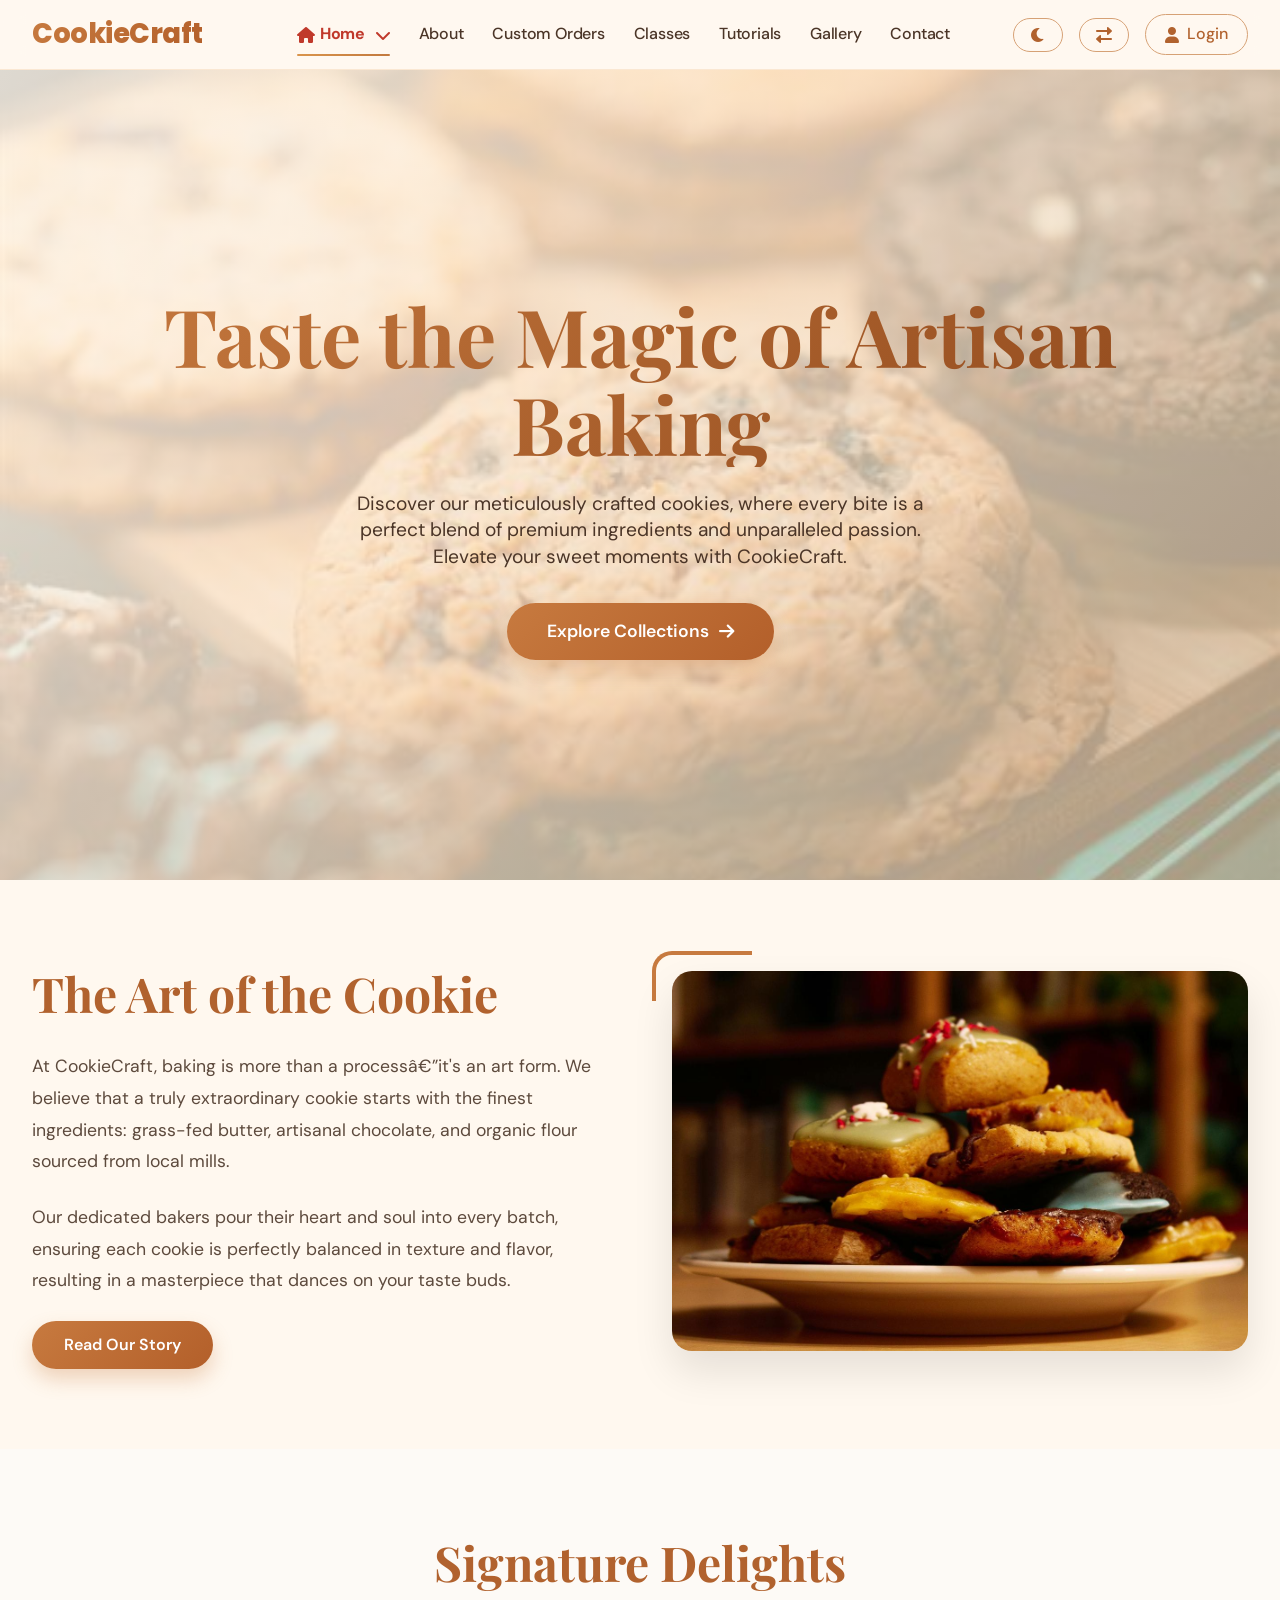
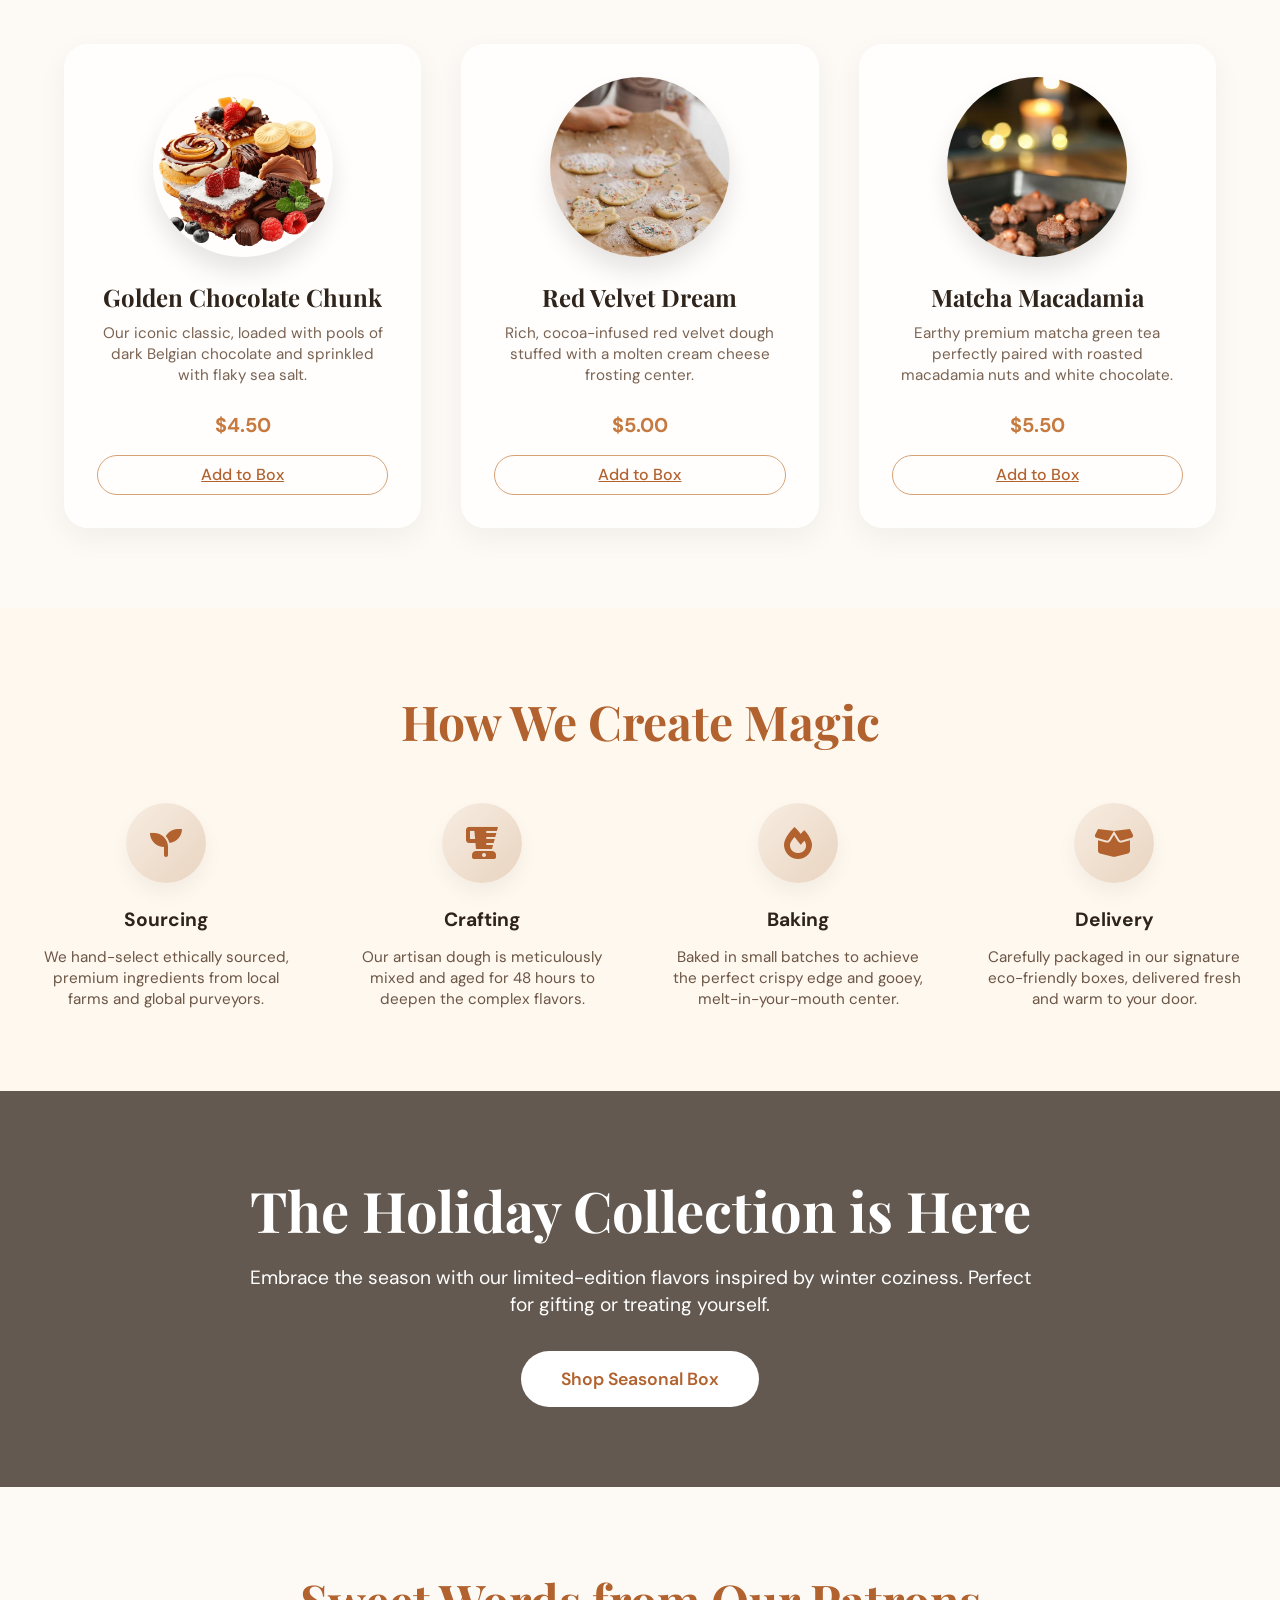
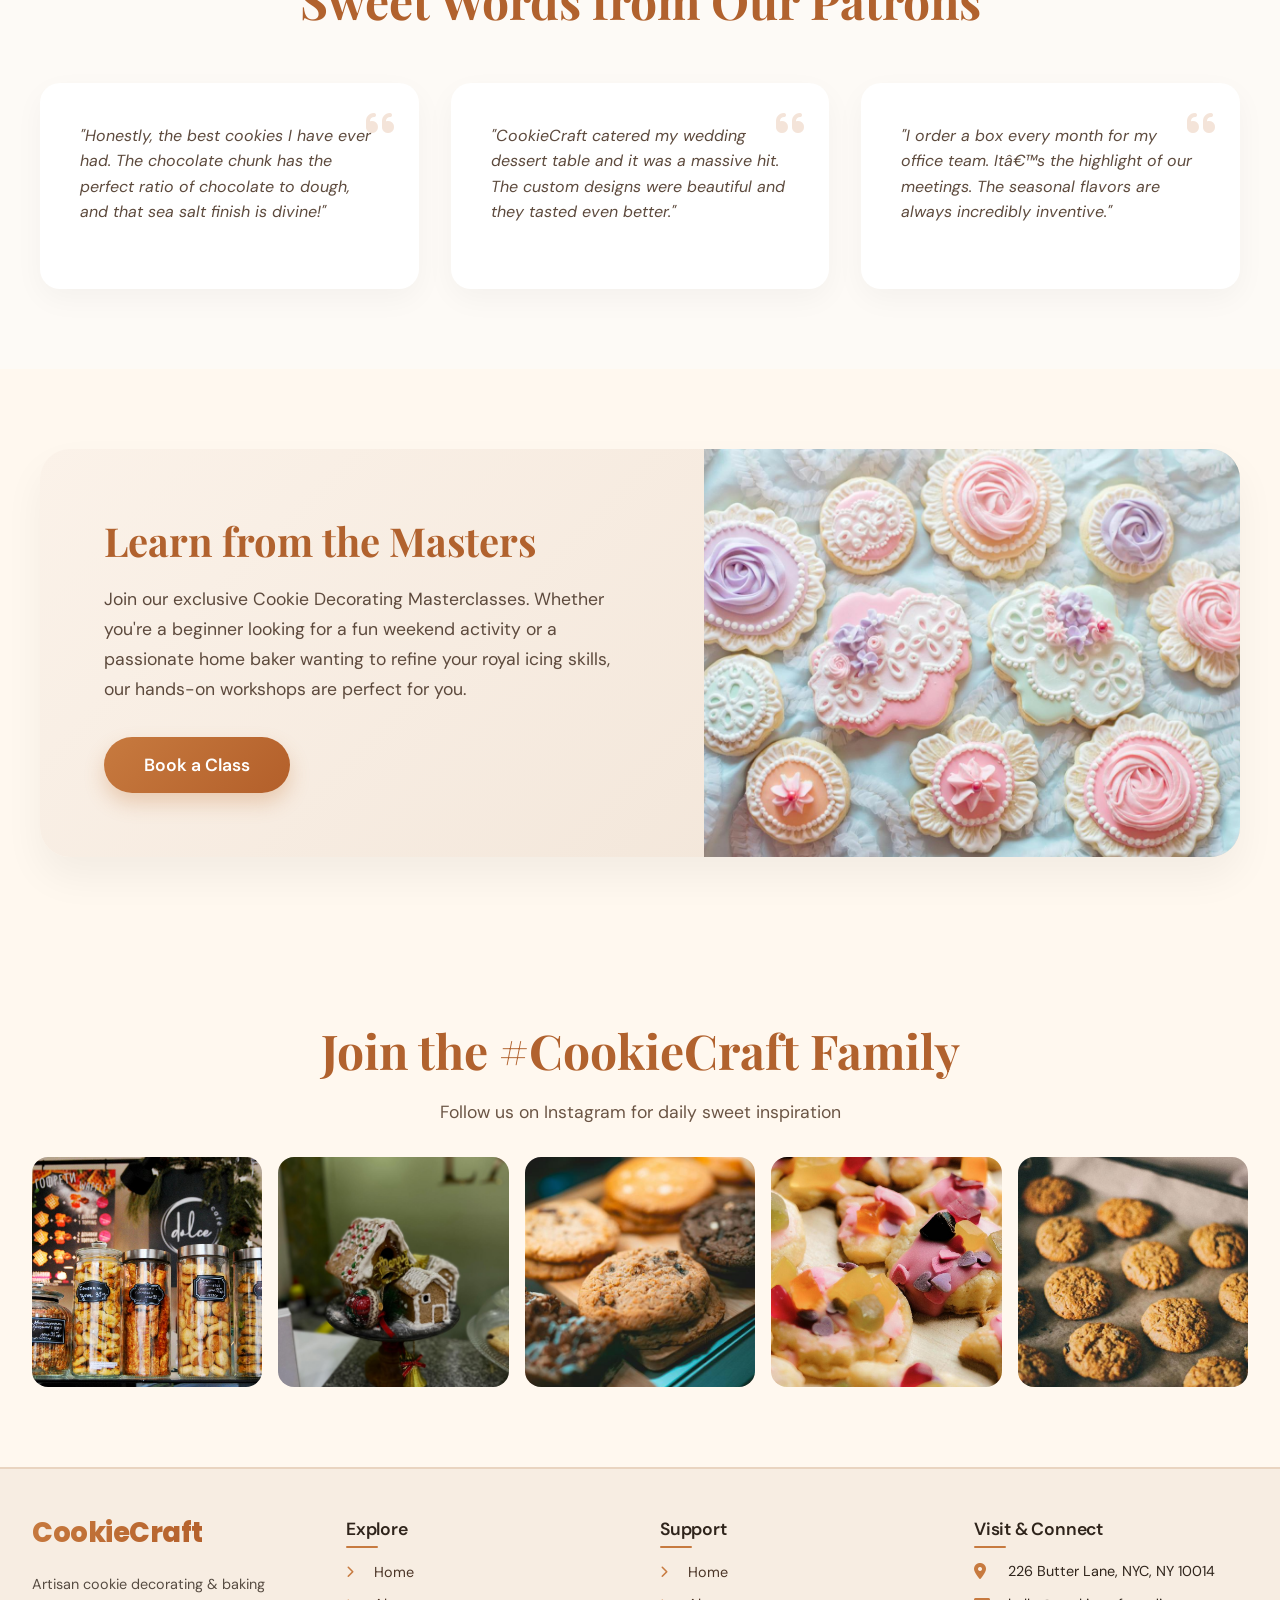
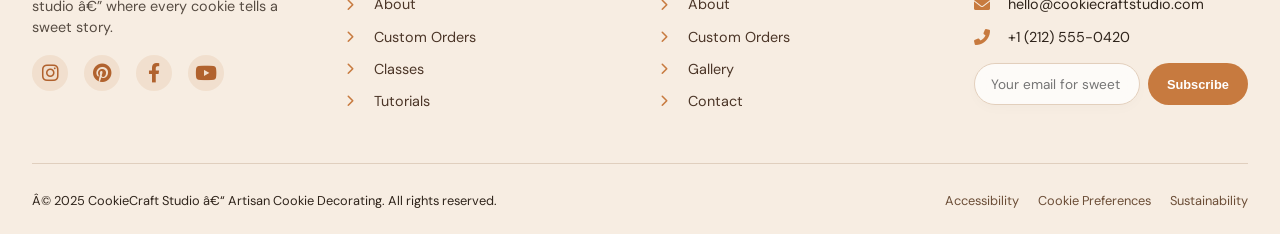
==== commit 57f21822: "new update" ====
--- a/index.html
+++ b/index.html
@@ -183,8 +183,10 @@
       transition: width 0.3s cubic-bezier(0.2, 0.9, 0.4, 1.1);
     }
     .nav-link:hover::after { width: 100%; }
-    .nav-link:hover, .nav-link.active { color: #c16f34; }
-    body.dark-mode .nav-link:hover, body.dark-mode .nav-link.active { color: #f7c894; }
+    .nav-link:hover { color: #c16f34; }
+    .nav-link.active { color: #c0392b; font-weight: 700; } /* Distinct active color */
+    body.dark-mode .nav-link:hover { color: #f7c894; }
+    body.dark-mode .nav-link.active { color: #ff6b81; font-weight: 700; } /* Distinct active color */
     .nav-link.active::after { width: 100%; }
     
     .dropdown-toggle { display: flex; align-items: center; gap: 5px; }
@@ -688,7 +690,7 @@
           <li class="nav-item"><a href="about.html" class="nav-link">About</a></li>
           <li class="nav-item"><a href="custom.html" class="nav-link">Custom Orders</a></li>
           <li class="nav-item"><a href="classes.html" class="nav-link">Classes</a></li>
-          <li class="nav-item"><a href="tutorials.html" class="nav-link">Tutorials</a></li>
+          <li class="nav-item"><a href="./Tutorials.html" class="nav-link">Tutorials</a></li>
           <li class="nav-item"><a href="gallery.html" class="nav-link">Gallery</a></li>
           <li class="nav-item"><a href="contact.html" class="nav-link">Contact</a></li>
         </ul>
@@ -880,7 +882,7 @@
           <li><a href="about.html"><i class="fas fa-chevron-right"></i> About</a></li>
           <li><a href="custom.html"><i class="fas fa-chevron-right"></i> Custom Orders</a></li>
           <li><a href="classes.html"><i class="fas fa-chevron-right"></i> Classes</a></li>
-          <li><a href="tutorials.html"><i class="fas fa-chevron-right"></i> Tutorials</a></li>
+          <li><a href="Tutorials.html"><i class="fas fa-chevron-right"></i> Tutorials</a></li>
         </ul>
       </div>
 
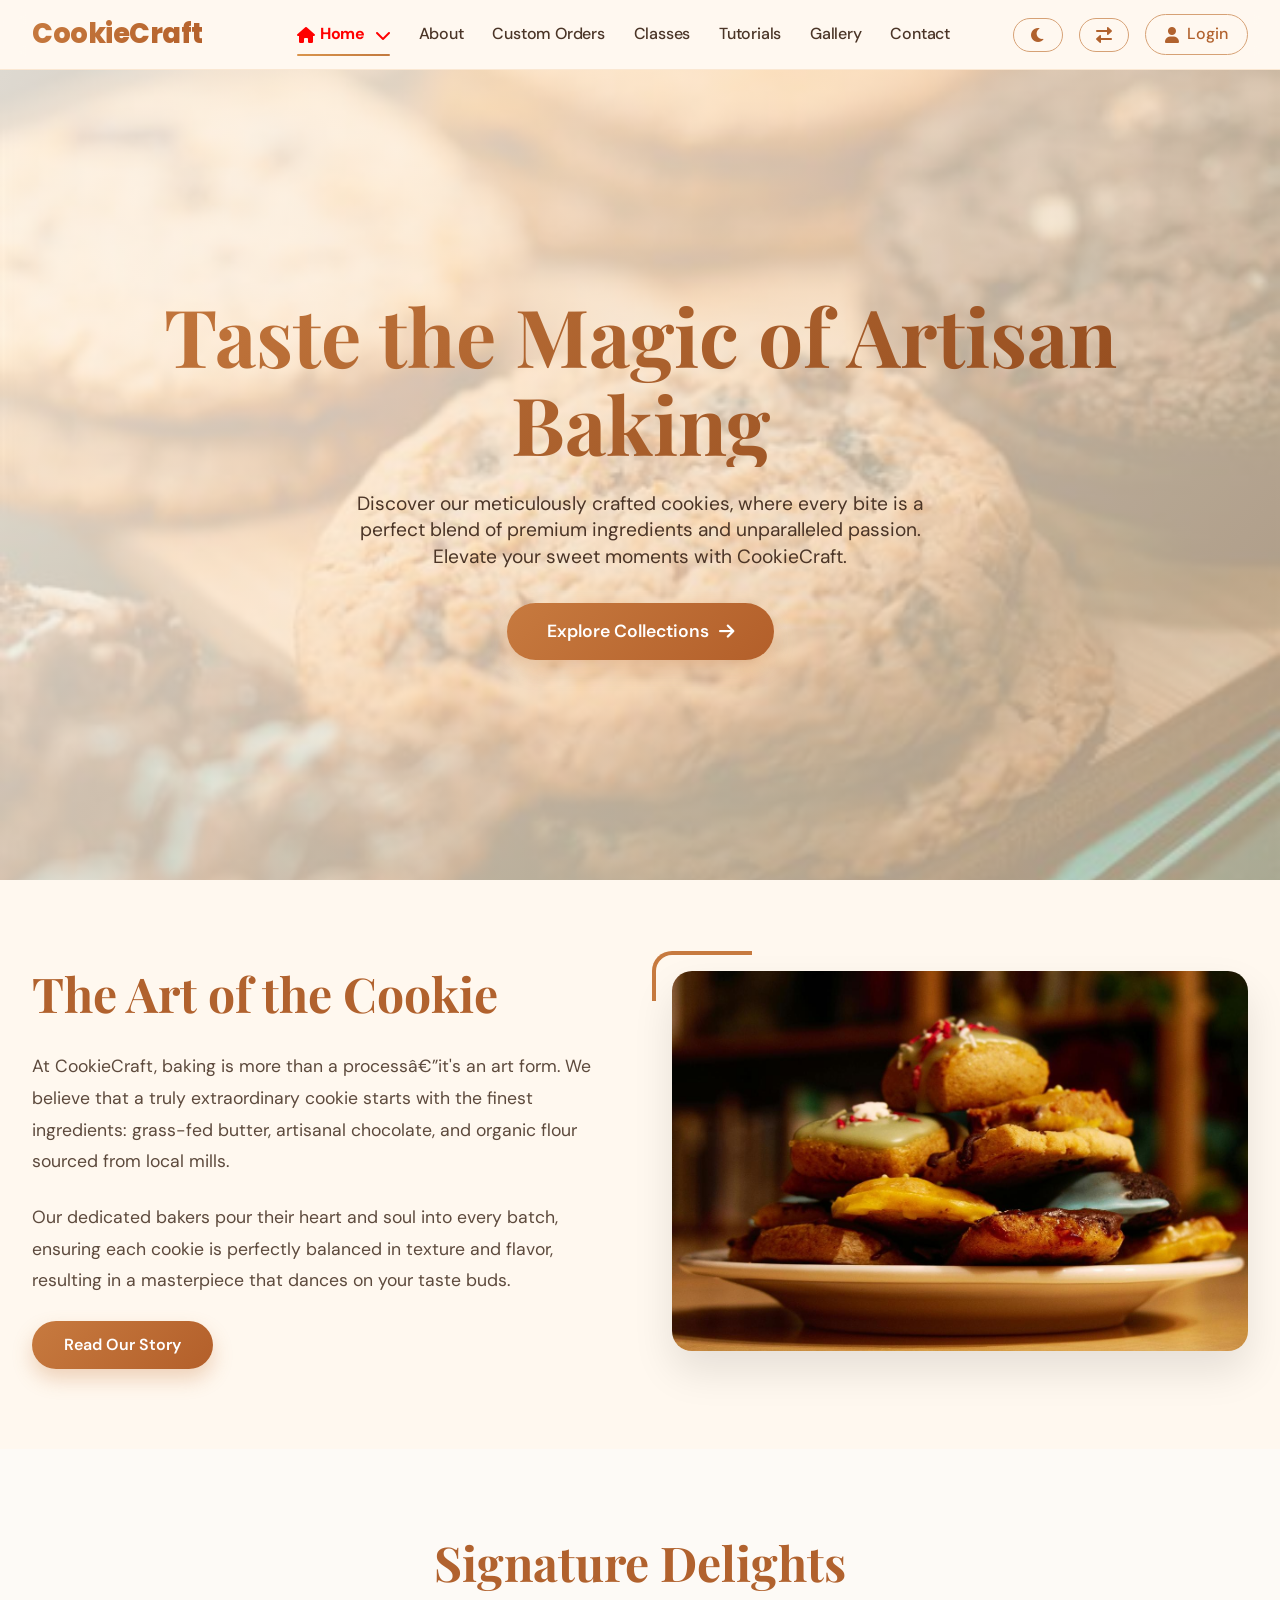
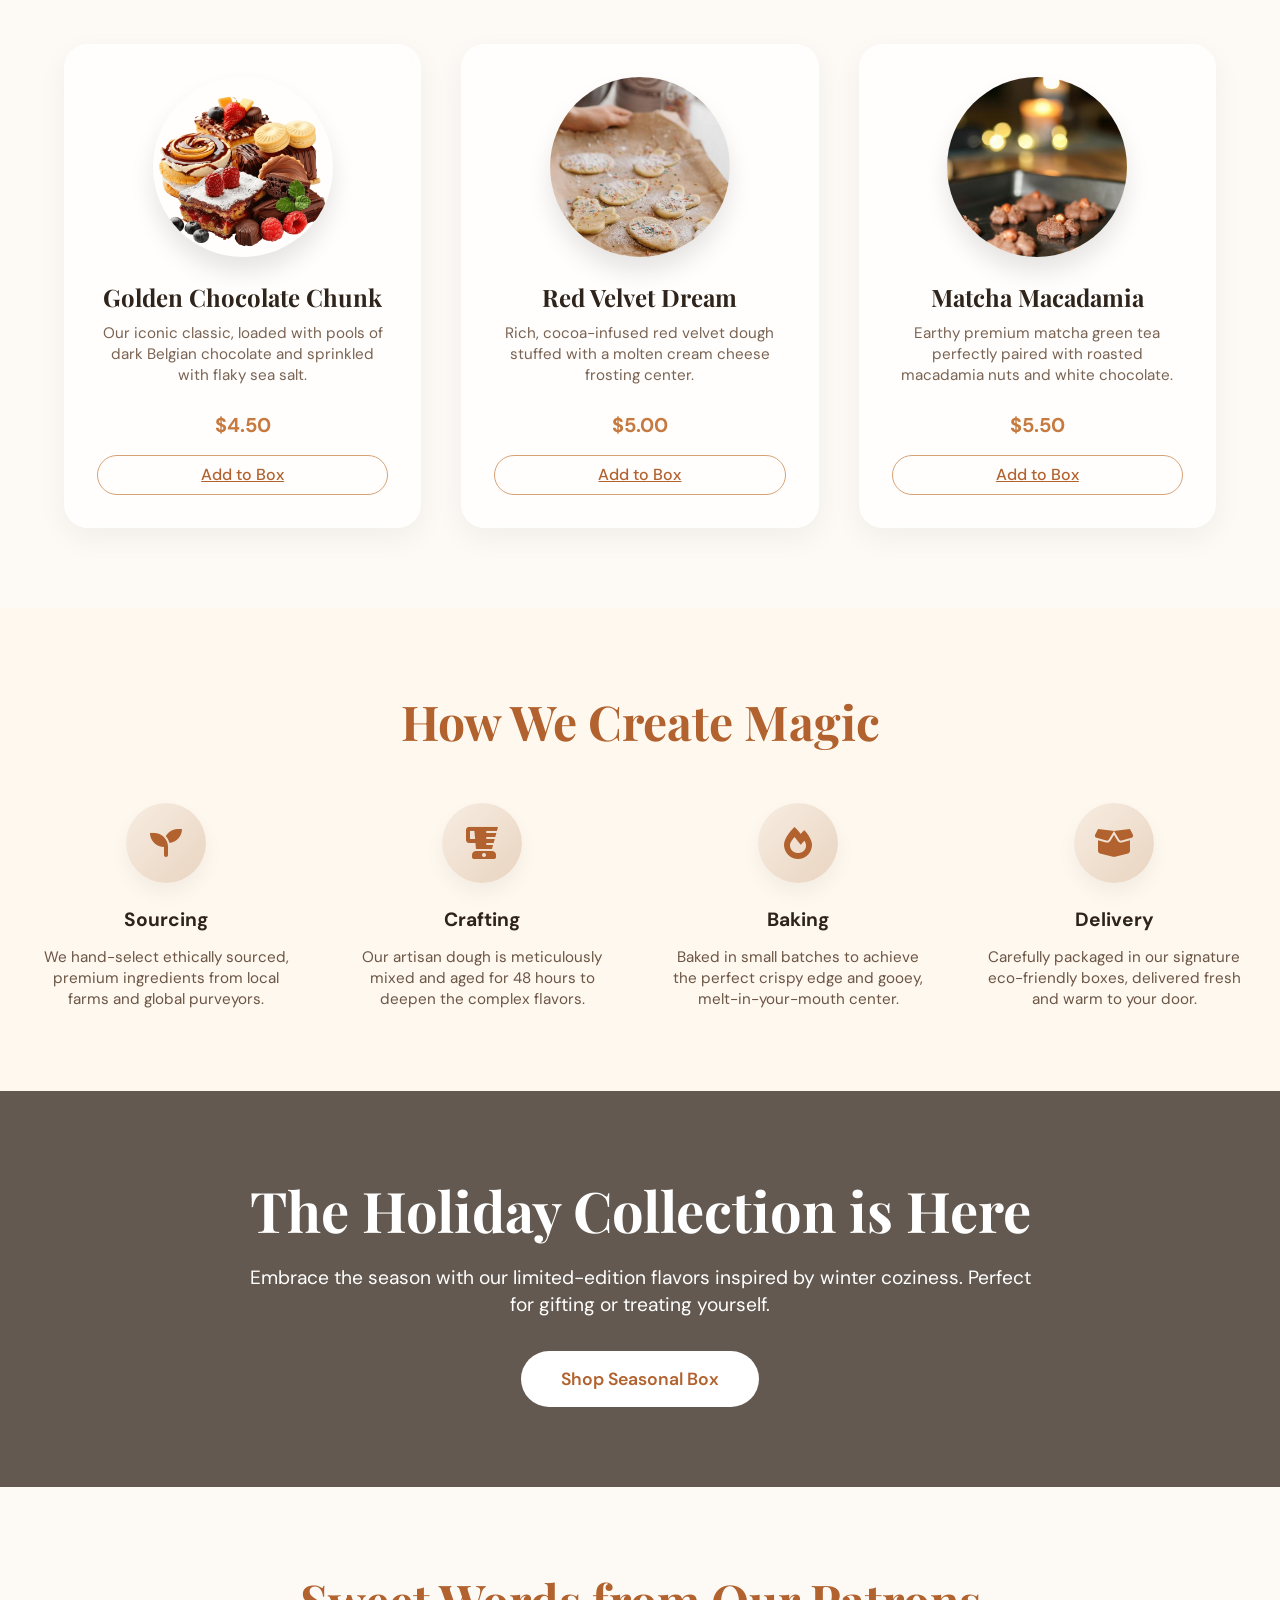
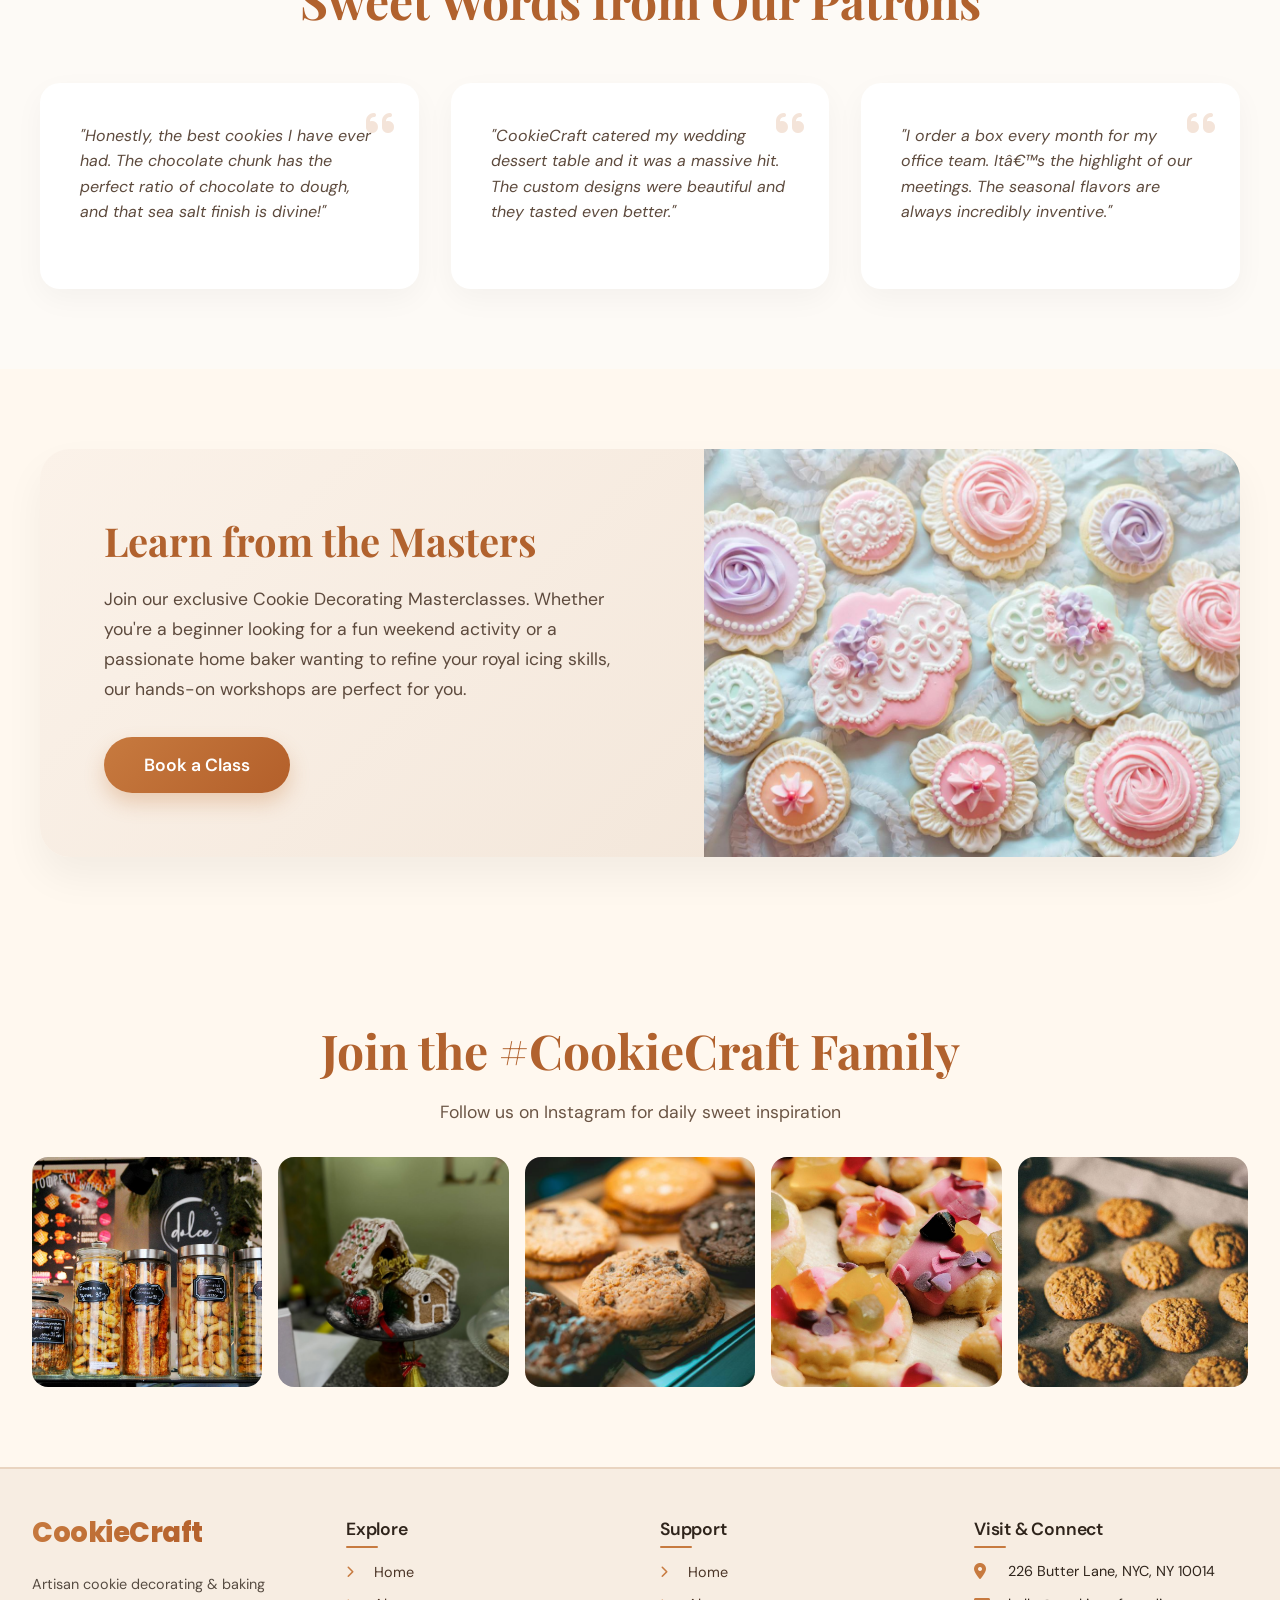
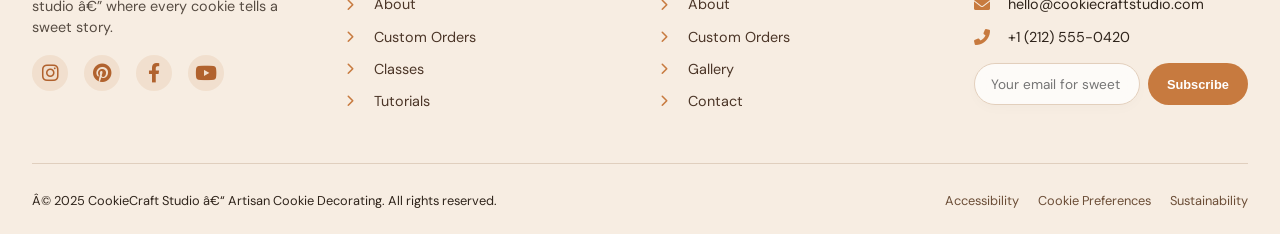
==== commit f41609d7: "new update" ====
--- a/index.html
+++ b/index.html
@@ -184,9 +184,9 @@
     }
     .nav-link:hover::after { width: 100%; }
     .nav-link:hover { color: #c16f34; }
-    .nav-link.active { color: #c0392b; font-weight: 700; } /* Distinct active color */
+    .nav-link.active { color: red; font-weight: 700; } /* Distinct active color */
     body.dark-mode .nav-link:hover { color: #f7c894; }
-    body.dark-mode .nav-link.active { color: #ff6b81; font-weight: 700; } /* Distinct active color */
+    body.dark-mode .nav-link.active { color: red; font-weight: 700; } /* Distinct active color */
     .nav-link.active::after { width: 100%; }
     
     .dropdown-toggle { display: flex; align-items: center; gap: 5px; }
@@ -239,8 +239,10 @@
     }
     body.dark-mode .dropdown-item { color: #f0decb; }
     body.dark-mode .dropdown-item i { color: #eab67a; }
-    .dropdown-item:hover, .dropdown-item.active { background-color: rgba(210, 160, 110, 0.2); color: #c16f34; }
-    body.dark-mode .dropdown-item:hover, body.dark-mode .dropdown-item.active { color: #f7c894; }
+    .dropdown-item:hover { background-color: rgba(210, 160, 110, 0.2); color: #c16f34; }
+    .dropdown-item.active { background-color: rgba(210, 160, 110, 0.2); color: red; }
+    body.dark-mode .dropdown-item:hover { color: #f7c894; }
+    body.dark-mode .dropdown-item.active { color: red; }
 
     @media (min-width: 1025px) {
       #homeDropdownItem .dropdown-menu { left: auto; right: 0; min-width: 170px; }
@@ -1022,11 +1024,11 @@
       });
 
       // Highlight active nav item
-      const currentPath = window.location.pathname.split('/').pop() || 'index.html';
+      const currentPath = (window.location.pathname.split('/').pop() || 'index.html').toLowerCase();
       const navLinks = document.querySelectorAll('.nav-menu .nav-link, .dropdown-item');
       navLinks.forEach(link => {
         const href = link.getAttribute('href');
-        if (href === currentPath) {
+        if (href && href.replace(/^\.\//, '').toLowerCase() === currentPath) {
           link.classList.add('active');
           if (link.classList.contains('dropdown-item')) {
             const parentToggle = document.getElementById('homeDropdownToggle');
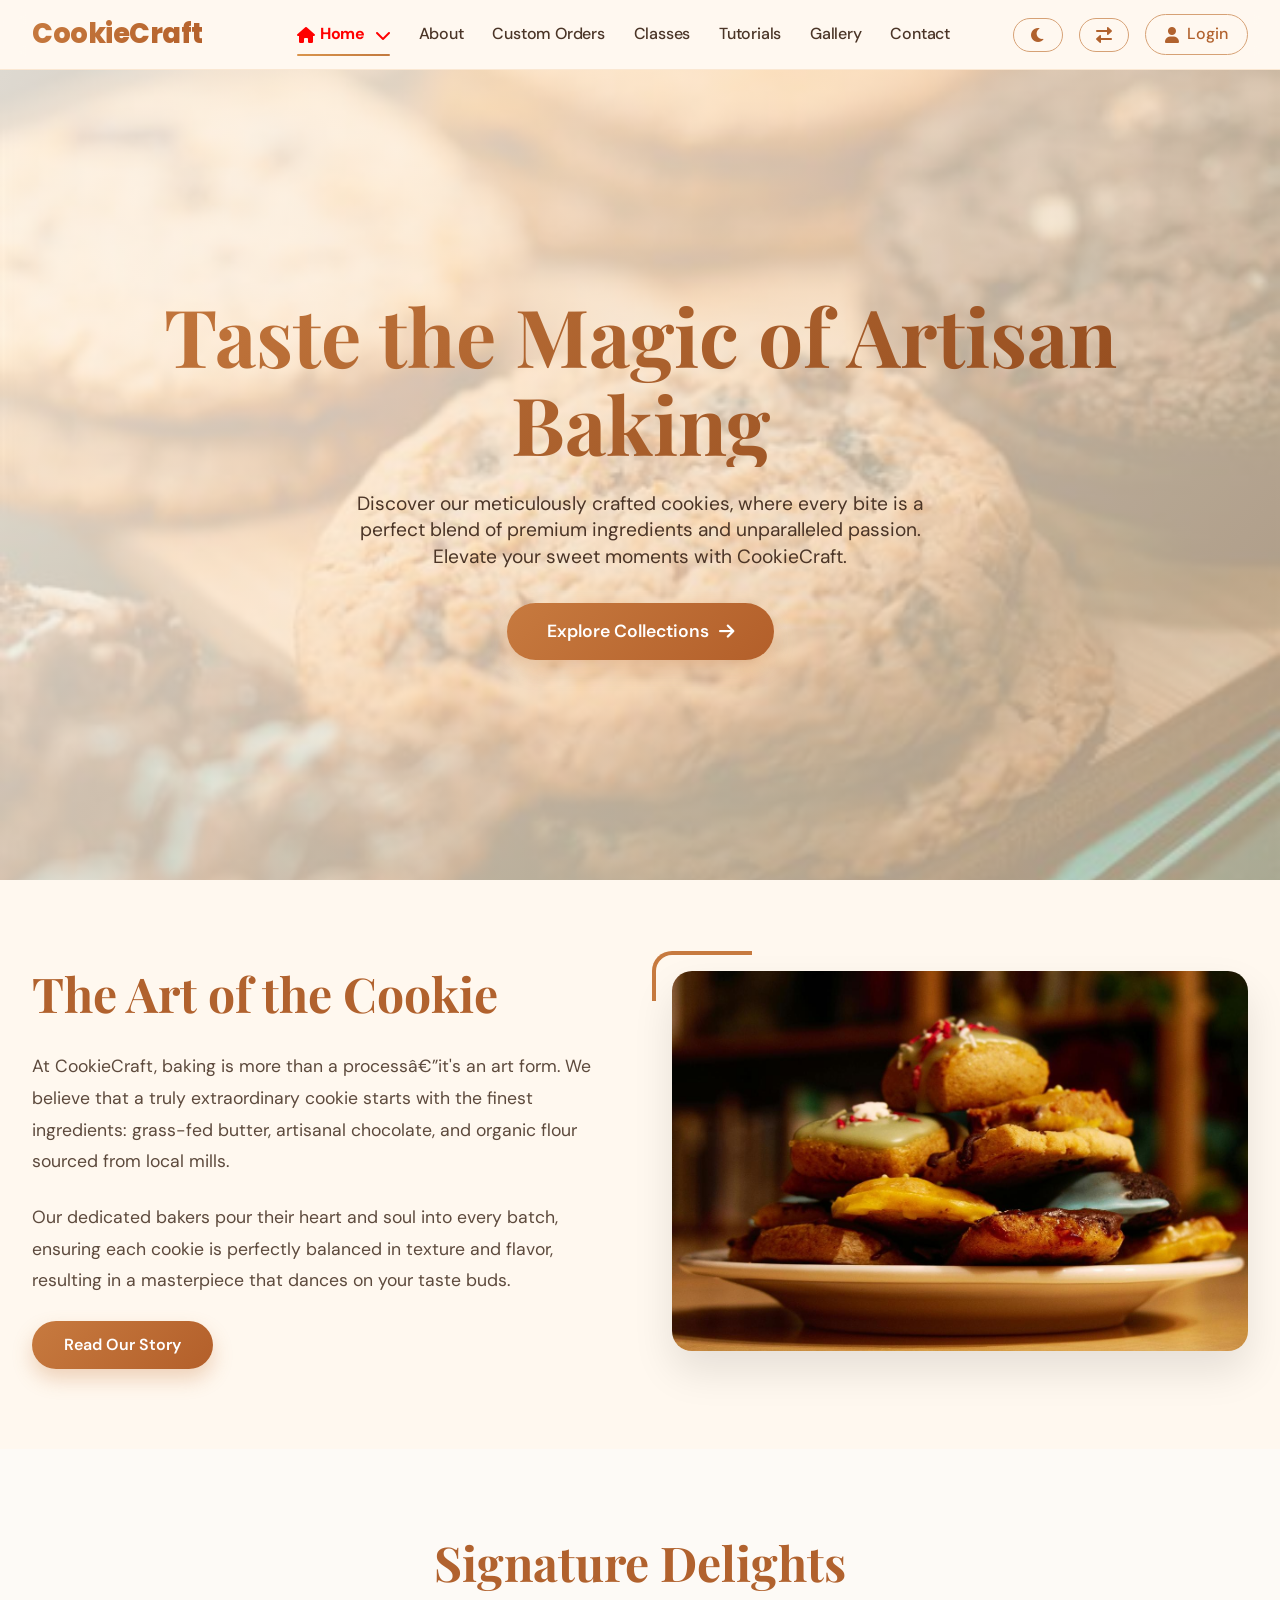
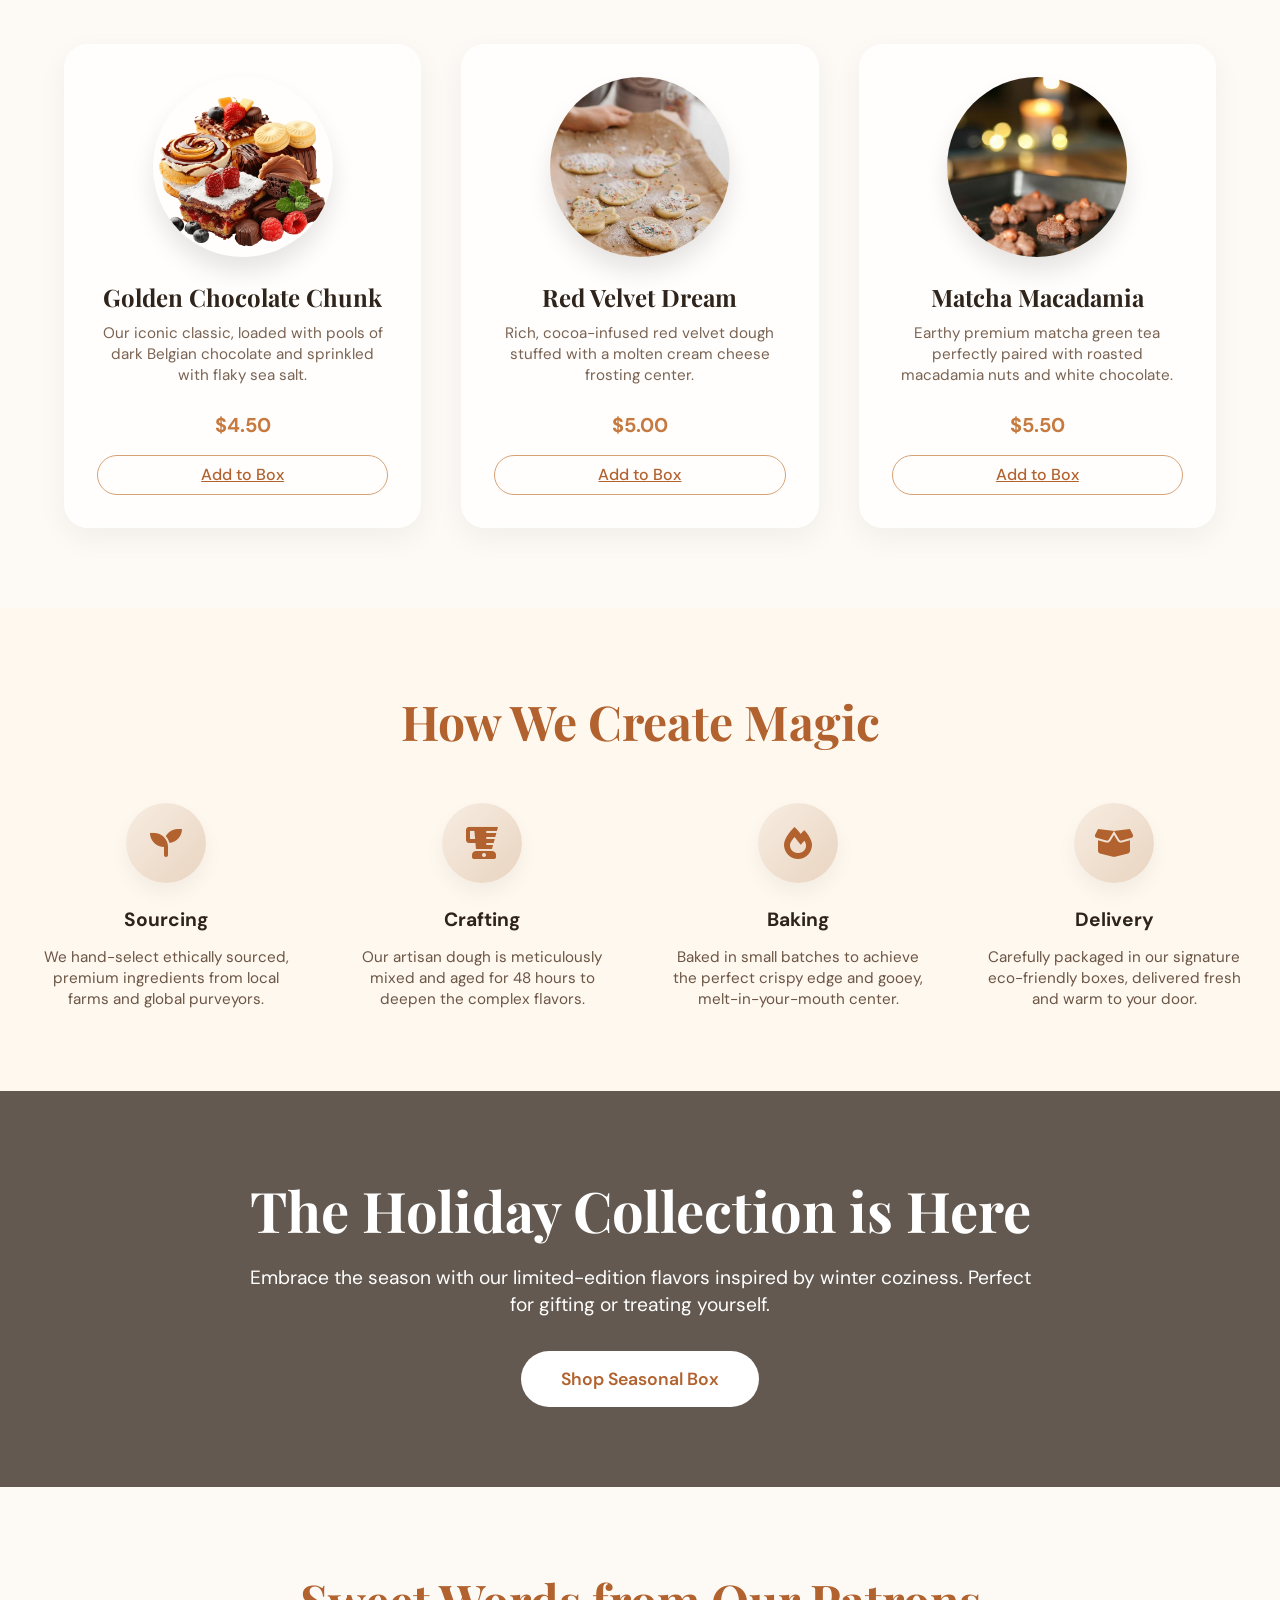
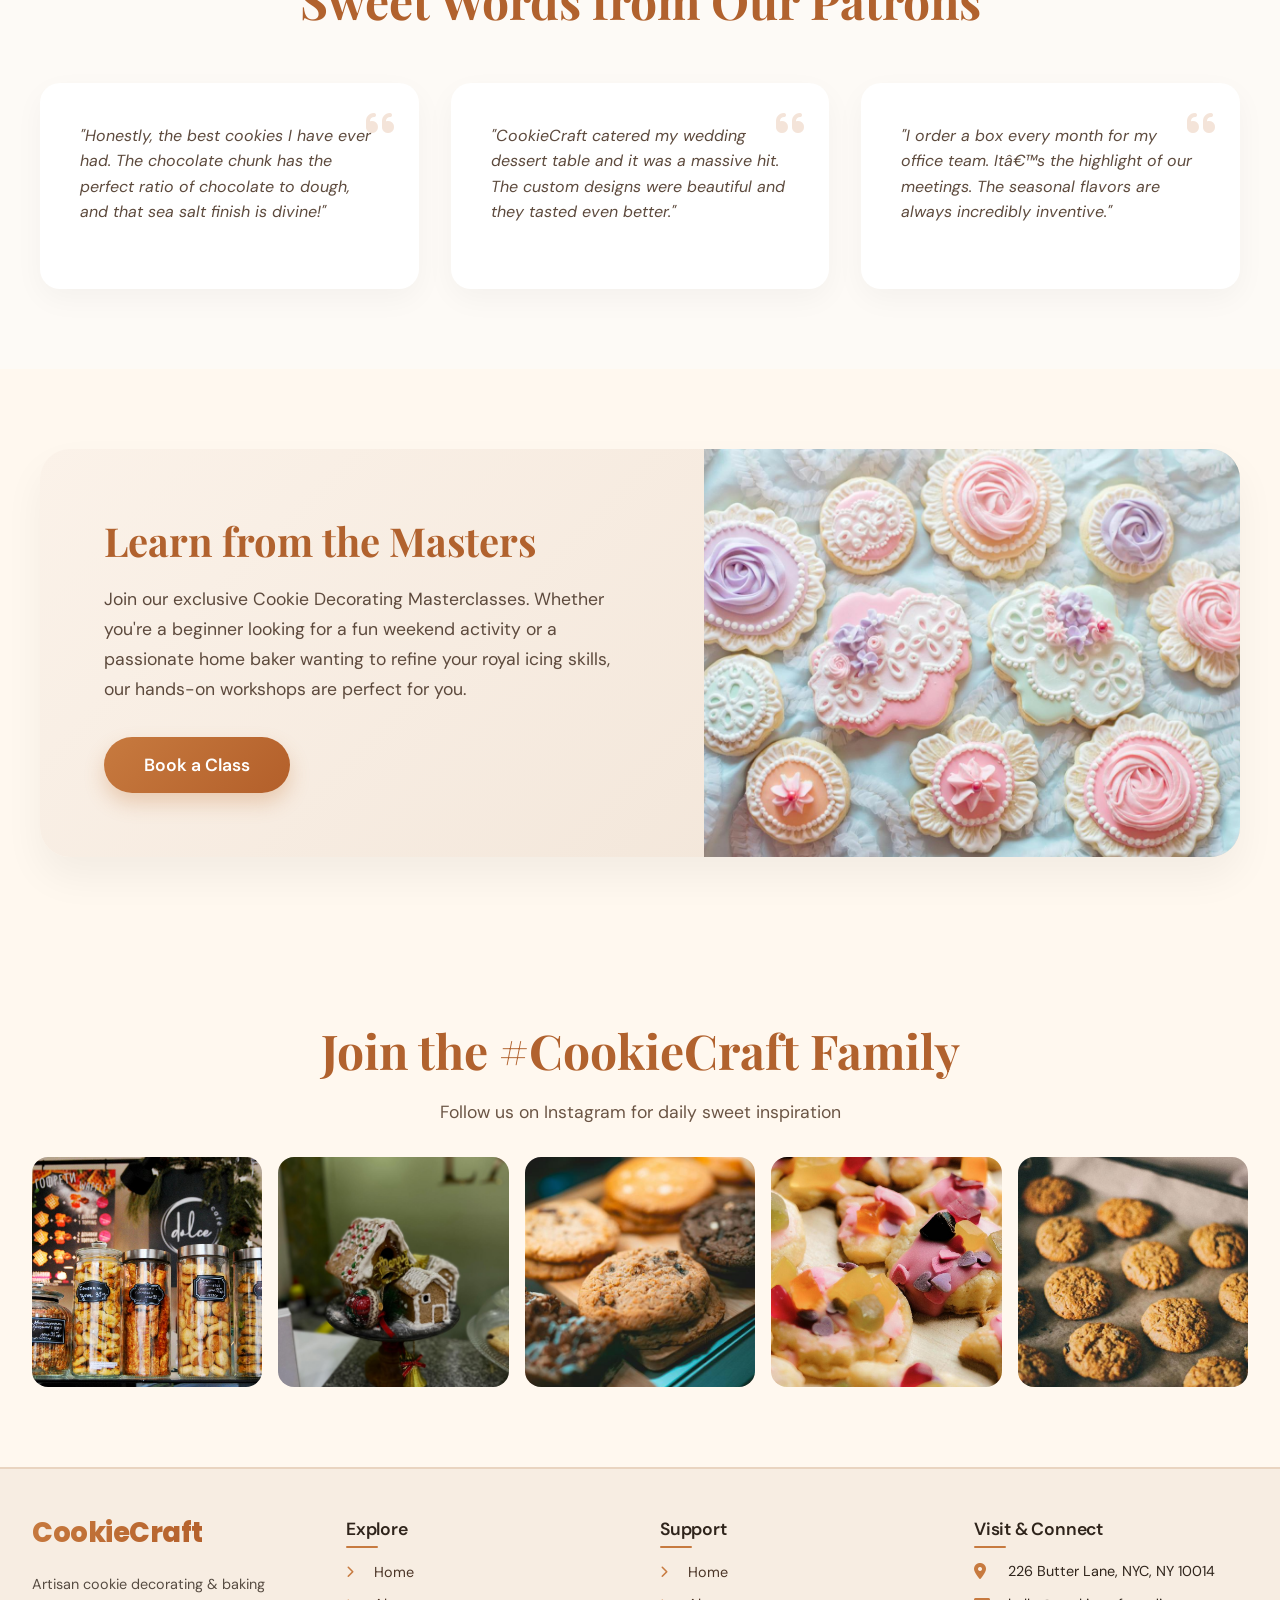
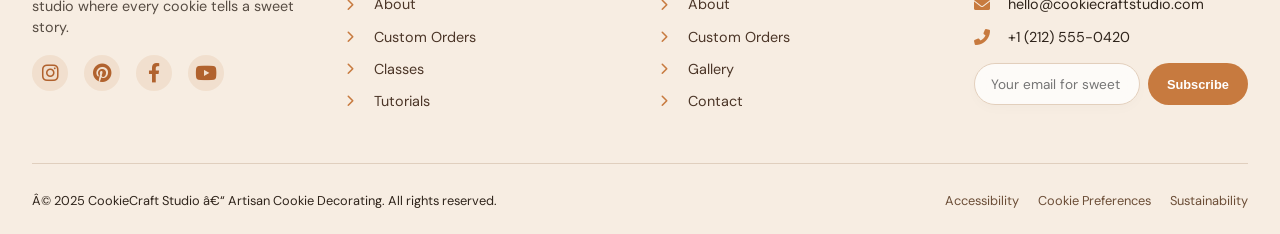
==== commit e3c36209: "new update" ====
--- a/index.html
+++ b/index.html
@@ -868,7 +868,7 @@
     <div class="footer-container">
       <div class="footer-brand">
         <h3>CookieCraft</h3>   <!-- identical styling: font/size/gradient to .brand -->
-        <p>Artisan cookie decorating & baking studio â€” where every cookie tells a sweet story.</p>
+        <p>Artisan cookie decorating & baking studio where every cookie tells a sweet story.</p>
         <div class="social-links">
           <a href="#" aria-label="Instagram"><i class="fab fa-instagram"></i></a>
           <a href="#" aria-label="Pinterest"><i class="fab fa-pinterest"></i></a>
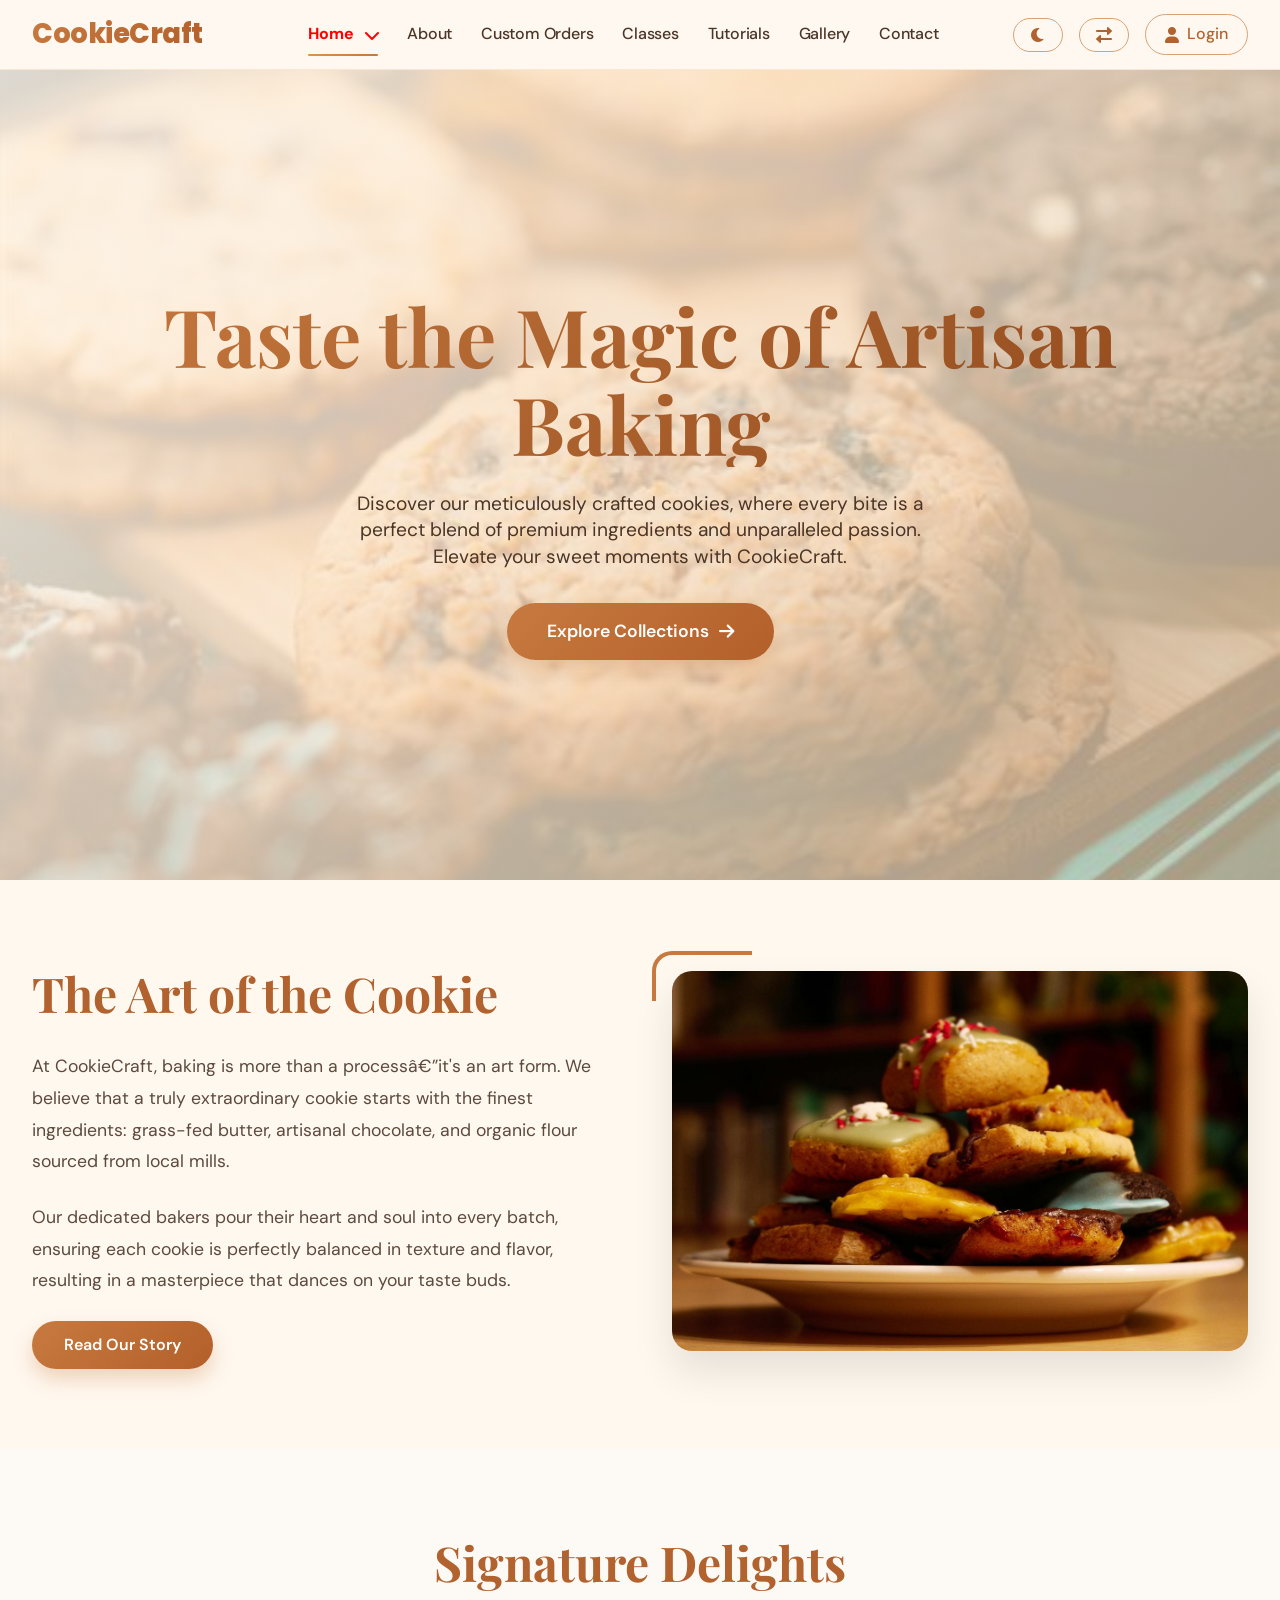
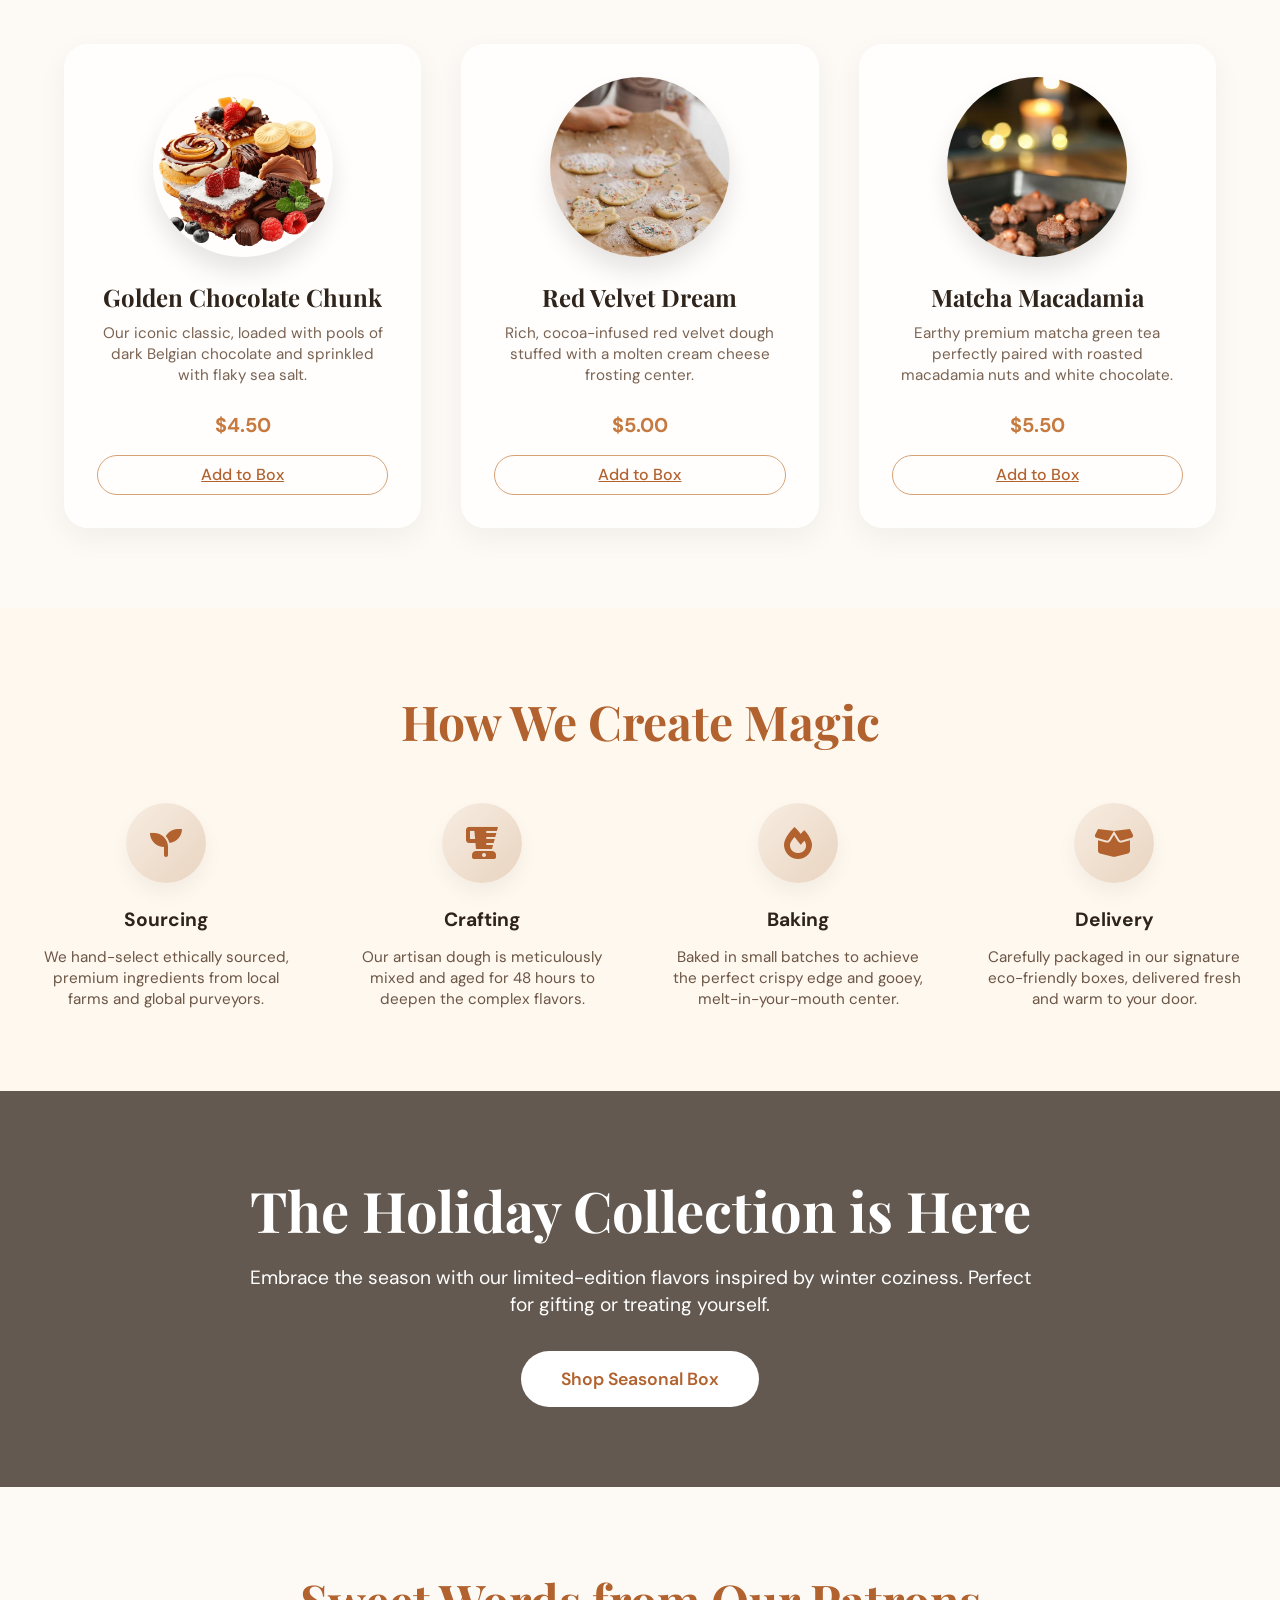
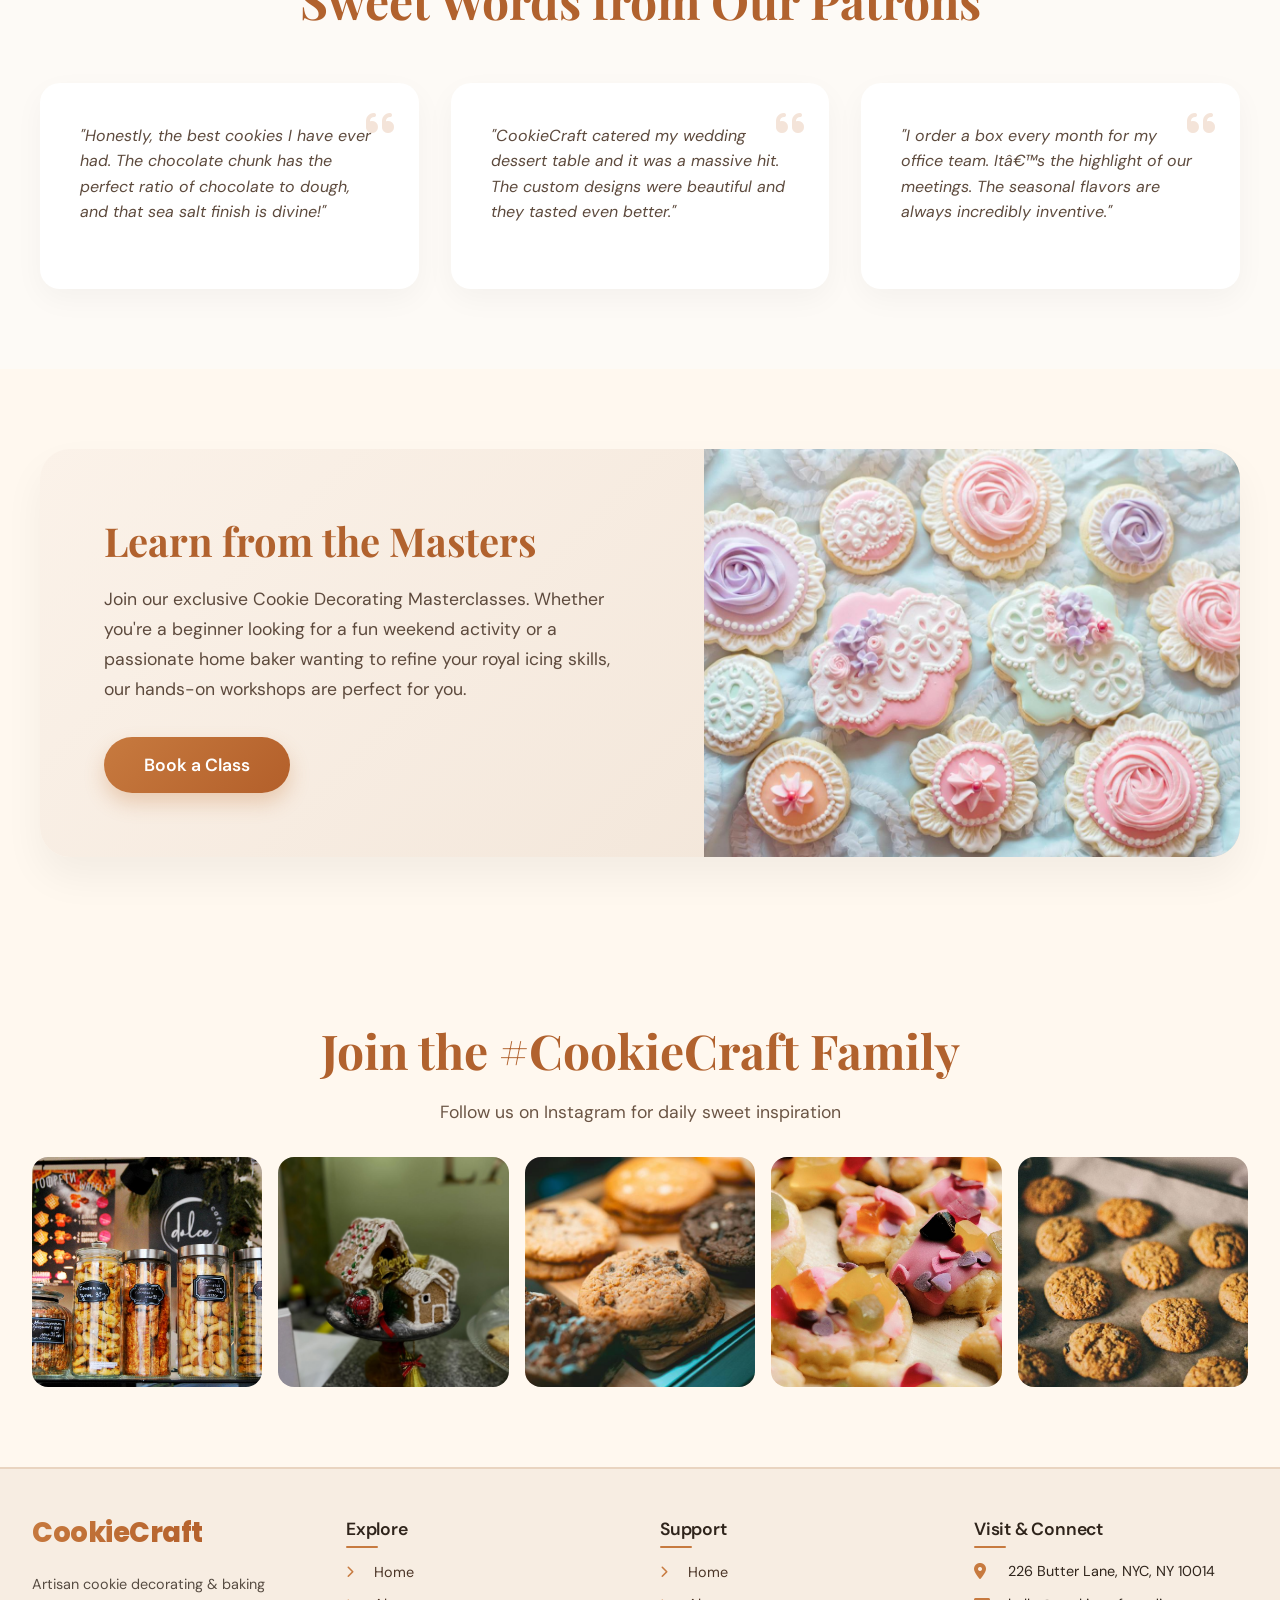
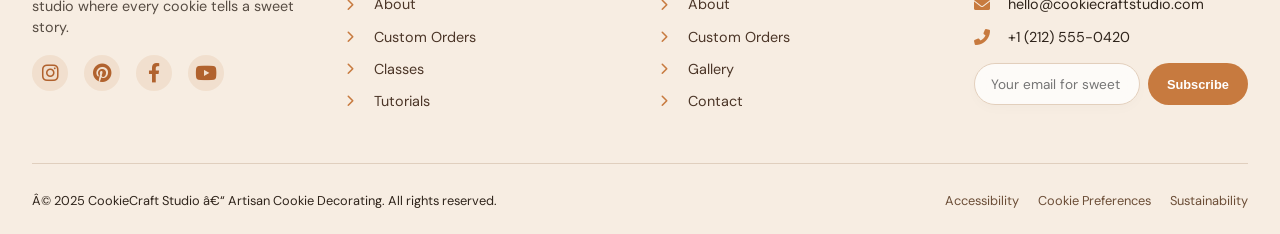
==== commit 3a0eeb5a: "Updated project files" ====
--- a/index.html
+++ b/index.html
@@ -682,7 +682,7 @@
         <ul class="nav-menu">
           <li class="nav-item dropdown" id="homeDropdownItem">
             <a href="#" class="nav-link dropdown-toggle" id="homeDropdownToggle">
-              <i class="fas fa-home"></i> <span>Home</span> <i class="fas fa-chevron-down dropdown-arrow"></i>
+            <span>Home</span> <i class="fas fa-chevron-down dropdown-arrow"></i>
             </a>
             <ul class="dropdown-menu" id="homeDropdownMenu">
               <li><a href="index.html" class="dropdown-item"><i class="fas fa-cookie-bite"></i> Home 1</a></li>
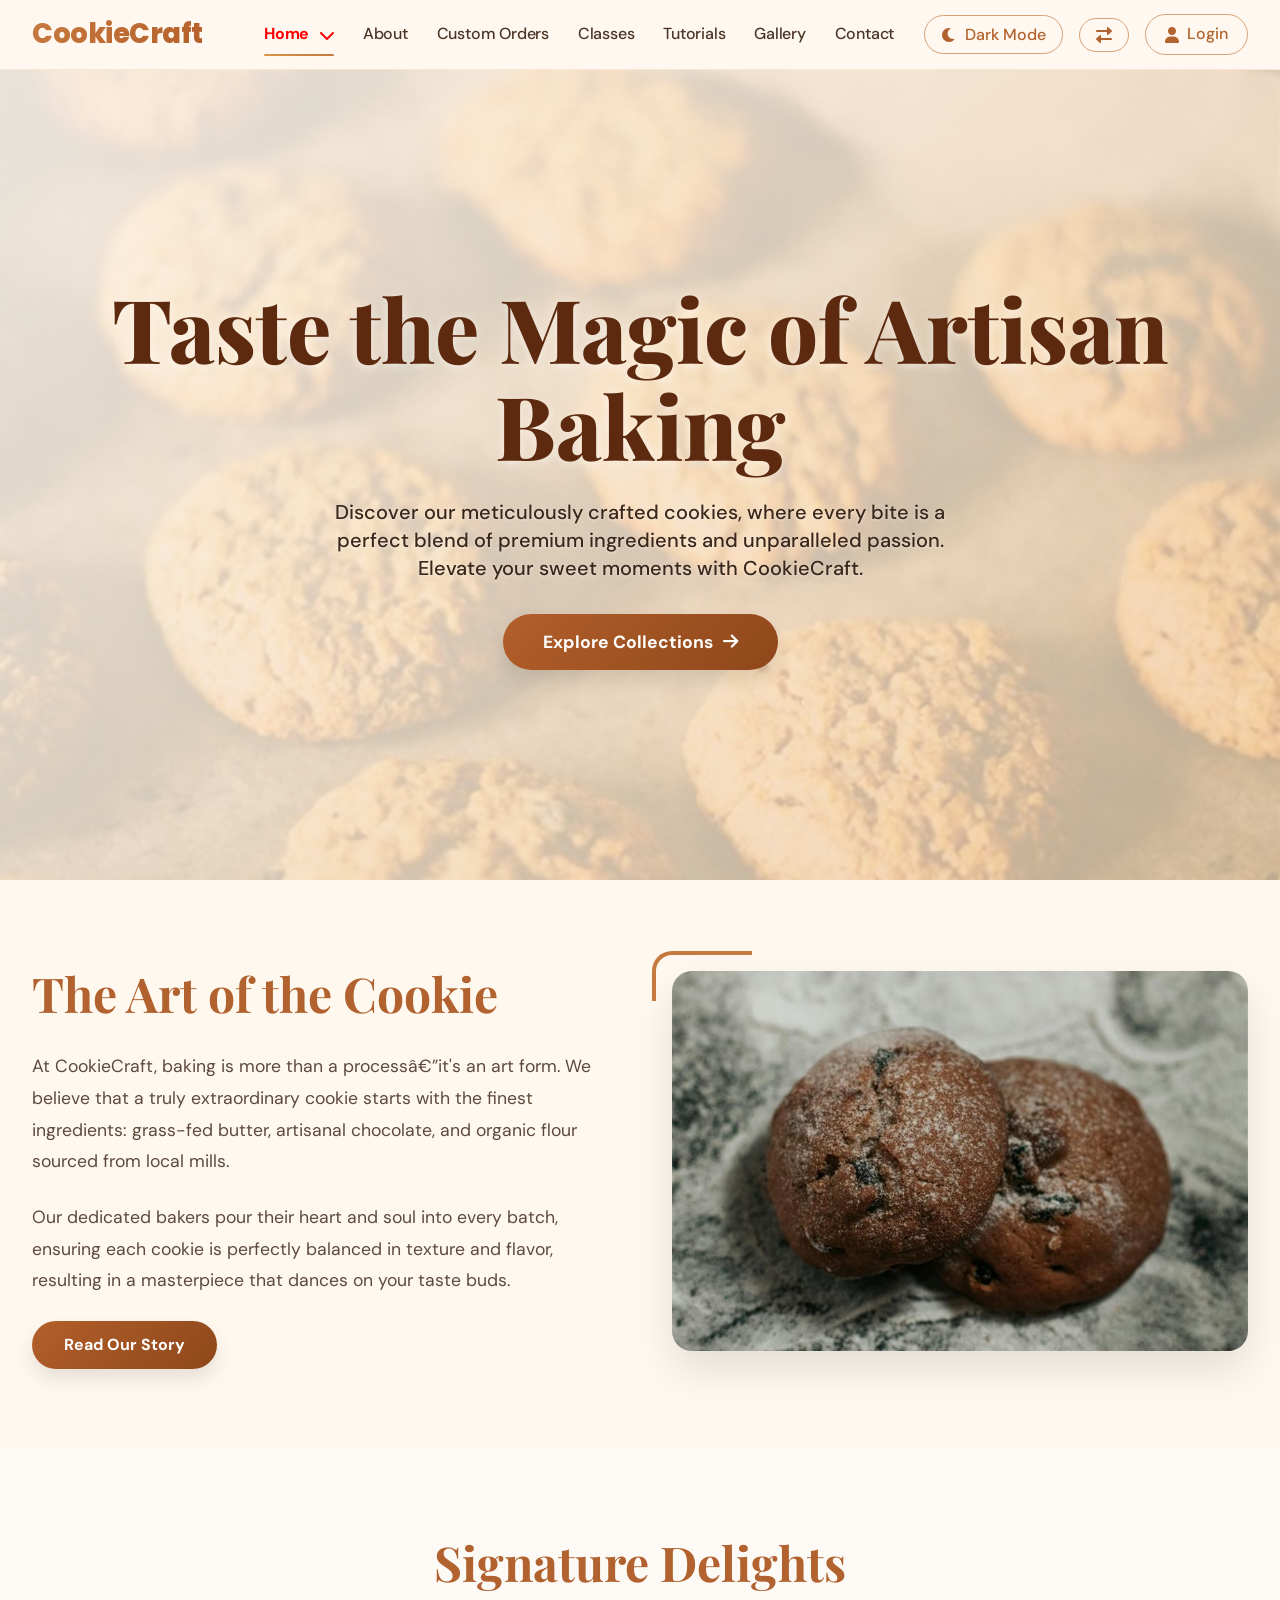
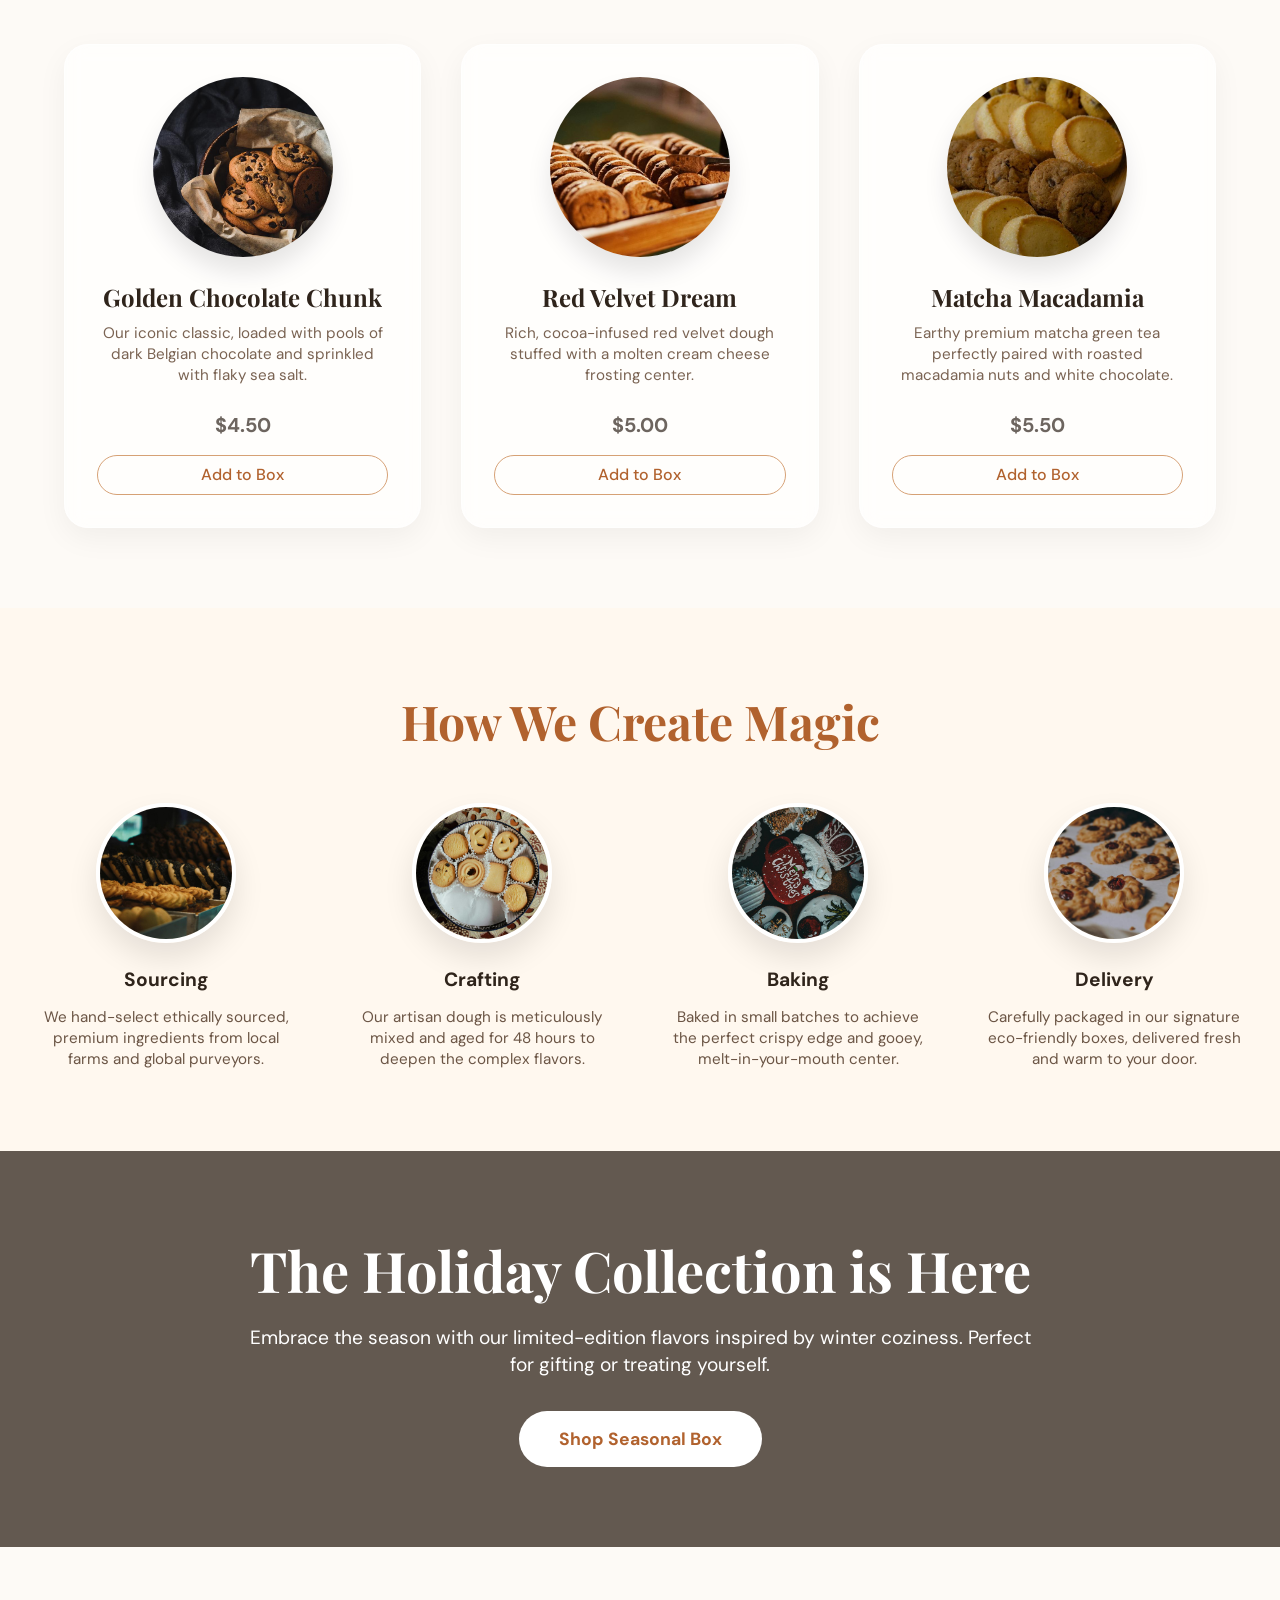
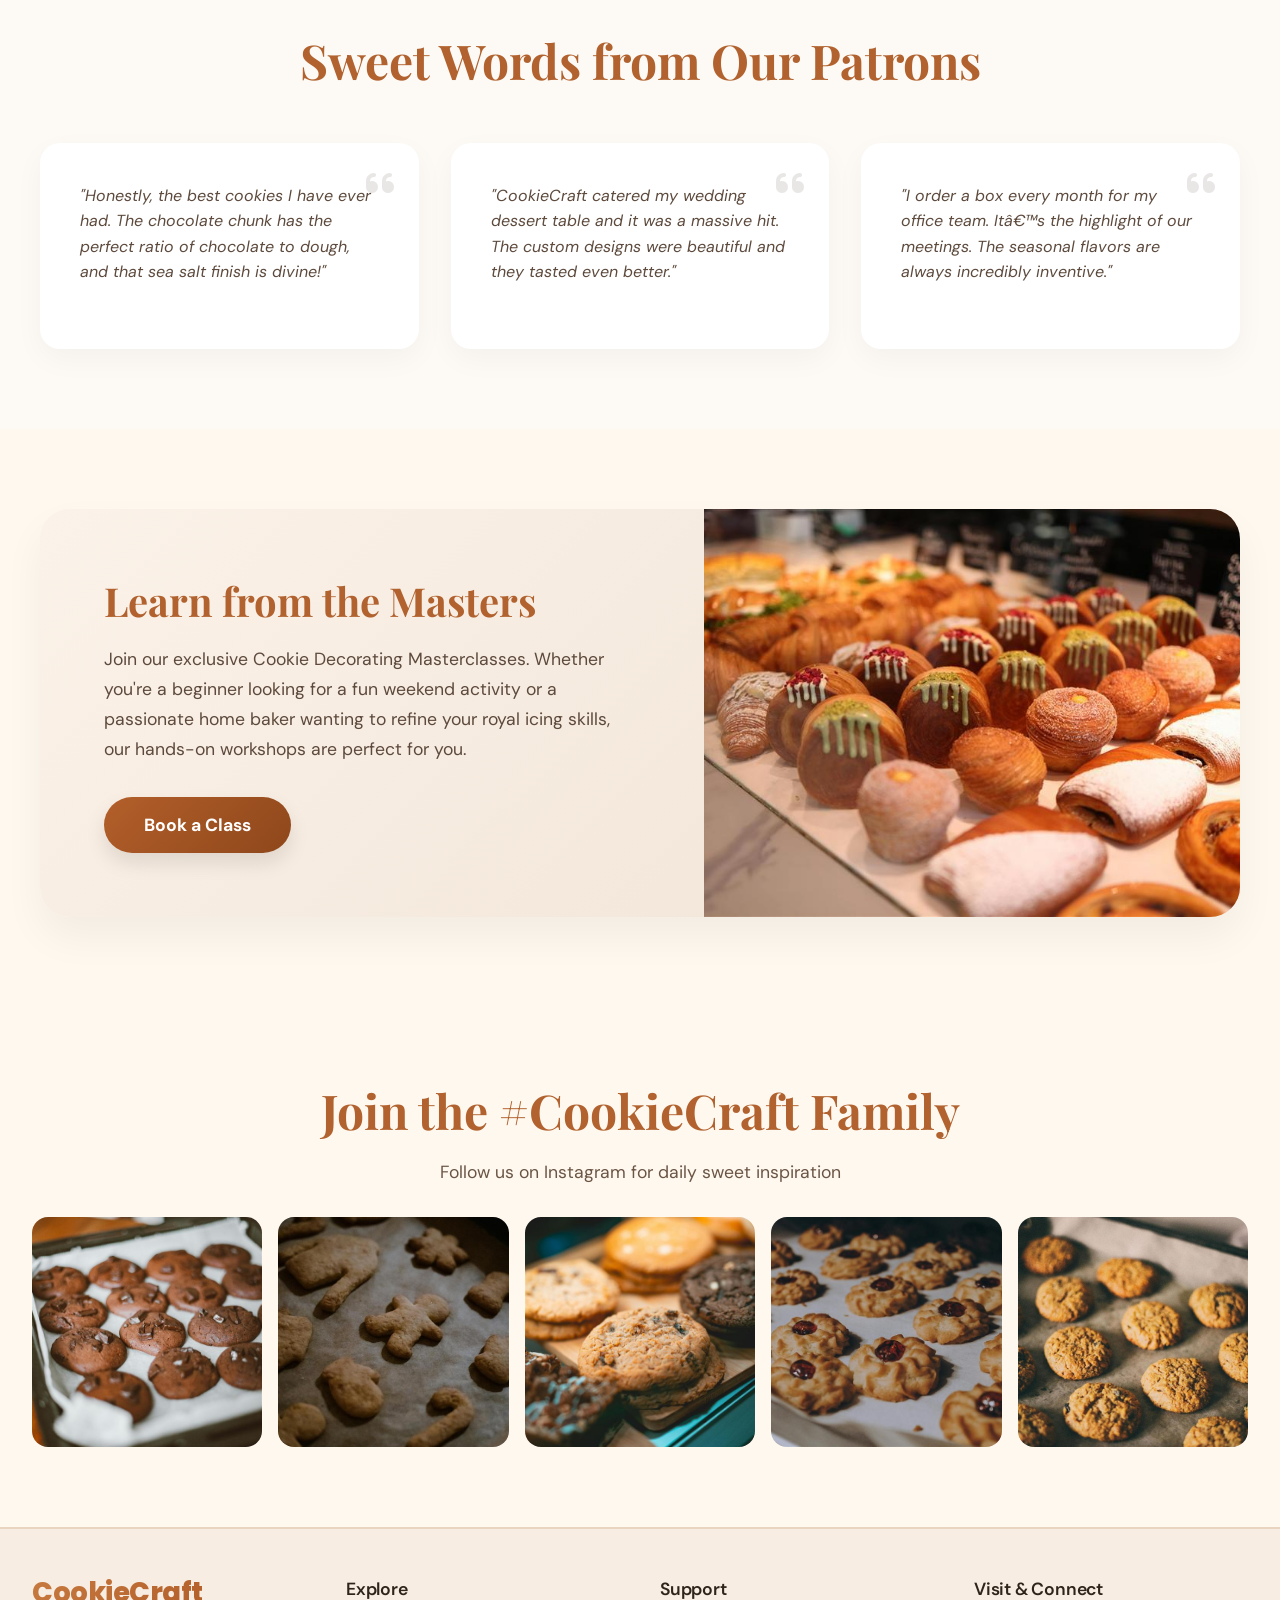
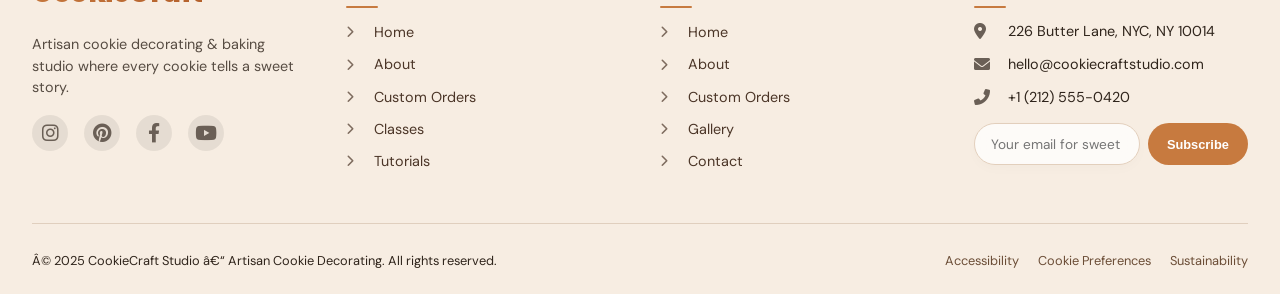
==== commit b873c3ad: "First commit" ====
--- a/index.html
+++ b/index.html
@@ -1,7 +1,7 @@
 <!DOCTYPE html>
 <html lang="en">
 <head>
-  <link rel="icon" type="image/png" href="image/favicon.png" />
+  <link rel="icon" type="image/png" href="images/favicon.png" />
   <meta charset="UTF-8" />
   <meta name="viewport" content="width=device-width, initial-scale=1.0, viewport-fit=cover" />
   <title>CookieCraft | Artisan Cookie Studio â€” Cohesive Brand Design</title>
@@ -235,10 +235,10 @@
       display: inline-block;
       margin-right: 8px;
       font-size: 0.85rem;
-      color: #c77a3f;
+      color: inherit; opacity: 0.7;
     }
     body.dark-mode .dropdown-item { color: #f0decb; }
-    body.dark-mode .dropdown-item i { color: #eab67a; }
+    body.dark-mode .dropdown-item i { color: inherit; opacity: 0.7; }
     .dropdown-item:hover { background-color: rgba(210, 160, 110, 0.2); color: #c16f34; }
     .dropdown-item.active { background-color: rgba(210, 160, 110, 0.2); color: red; }
     body.dark-mode .dropdown-item:hover { color: #f7c894; }
@@ -265,6 +265,7 @@
       align-items: center;
       justify-content: center;
       gap: 8px;
+      text-decoration: none;
     }
     .btn-outline i { font-size: 1rem; }
     body.dark-mode .btn-outline { border-color: #cc9a6c; color: #f6cfaa; }
@@ -366,16 +367,16 @@
       display: inline-flex;
       align-items: center;
       justify-content: center;
-      background: rgba(199, 122, 63, 0.12);
+      background: rgba(0, 0, 0, 0.1);
       width: 36px;
       height: 36px;
       border-radius: 50%;
-      color: #b1622e;
+      color: inherit; opacity: 0.7;
       font-size: 1.2rem;
       transition: all 0.25s;
       text-decoration: none;
     }
-    body.dark-mode .social-links a { background: rgba(234, 182, 122, 0.15); color: #eab67a; }
+    body.dark-mode .social-links a { background: rgba(0, 0, 0, 0.1); color: inherit; opacity: 0.7; }
     .social-links a:hover { background: #c77a3f; color: white; transform: translateY(-3px); }
     body.dark-mode .social-links a:hover { background: #eab67a; color: #1e1916; }
     .footer-col h4 {
@@ -407,14 +408,15 @@
       display: inline-flex;
       align-items: center;
       gap: 8px;
+      text-decoration: none;
     }
     body.dark-mode .footer-links a { color: #e2cfbc; }
-    .footer-links a i { font-size: 0.75rem; color: #c77a3f; width: 20px; }
+    .footer-links a i { font-size: 0.75rem; color: inherit; opacity: 0.7; width: 20px; }
     .footer-links a:hover { color: #c16f34; padding-left: 4px; }
     body.dark-mode .footer-links a:hover { color: #f6cfaa; }
     .contact-info p { display: flex; align-items: center; gap: 10px; margin-bottom: 0.8rem; flex-wrap: wrap; }
-    .contact-info i { width: 24px; color: #c77a3f; font-size: 1rem; }
-    body.dark-mode .contact-info i { color: #eab67a; }
+    .contact-info i { width: 24px; color: inherit; opacity: 0.7; font-size: 1rem; }
+    body.dark-mode .contact-info i { color: inherit; opacity: 0.7; }
     .newsletter-form {
       display: flex;
       flex-wrap: nowrap;
@@ -443,13 +445,13 @@
       color: #f0e2d4;
     }
     .newsletter-form input:focus {
-      border-color: #c77a3f;
+      border-color: inherit; opacity: 0.7;
       background: #ffffff;
-      box-shadow: 0 4px 20px rgba(199, 122, 63, 0.12), 0 0 0 2px rgba(199, 122, 63, 0.2);
+      box-shadow: 0 4px 20px rgba(0, 0, 0, 0.1), 0 0 0 2px rgba(0, 0, 0, 0.08);
     }
     body.dark-mode .newsletter-form input:focus {
       background: #251f1a;
-      box-shadow: 0 4px 20px rgba(234, 182, 122, 0.12), 0 0 0 2px rgba(234, 182, 122, 0.2);
+      box-shadow: 0 4px 20px rgba(0, 0, 0, 0.1), 0 0 0 2px rgba(0, 0, 0, 0.2);
     }
     .btn-footer {
       background: #c77a3f;
@@ -493,7 +495,7 @@
     .legal-links { display: flex; gap: 1.2rem; }
     .legal-links a { text-decoration: none; color: #6b4d36; transition: color 0.2s; }
     body.dark-mode .legal-links a { color: #c6aa8c; }
-    .legal-links a:hover { color: #c77a3f; }
+    .legal-links a:hover { color: inherit; opacity: 0.7; }
 
     @media (max-width: 780px) {
       .footer-container { grid-template-columns: 1fr 1fr; gap: 2rem; }
@@ -513,17 +515,17 @@
       margin: 2rem auto;
       padding: 3rem 2rem;
       text-align: center;
-      background: rgba(199, 122, 63, 0.05);
+      background: rgba(0, 0, 0, 0.1);
       border-radius: 2rem;
       font-family: 'DM Sans', sans-serif;
     }
     .demo-spacer h2 {
       font-family: 'Playfair Display', serif;
-      color: #c77a3f;
+      color: inherit; opacity: 0.7;
       margin-bottom: 1rem;
     }
     body.dark-mode .demo-spacer {
-      background: rgba(234, 182, 122, 0.08);
+      background: rgba(0, 0, 0, 0.1);
     }
 
     /* ========================================= */
@@ -535,16 +537,16 @@
 
     /* 1. Hero Section */
     .hero-section { position: relative; height: 90vh; min-height: 600px; display: flex; align-items: center; justify-content: center; text-align: center; overflow: hidden; padding: 0 2rem; }
-    .hero-bg { position: absolute; top: 0; left: 0; width: 100%; height: 100%; background: linear-gradient(135deg, rgba(255,248,239,0.85), rgba(245,215,180,0.65)), url('./images/gallery\ 13.jpg') center/cover no-repeat; z-index: -1; }
-    body.dark-mode .hero-bg { background: linear-gradient(135deg, rgba(30,25,22,0.9), rgba(60,40,25,0.8)), url('./images/classes\ 5.jpg') center/cover no-repeat; }
-    .hero-content h1 { font-family: 'Playfair Display', serif; font-size: 5rem; font-weight: 700; line-height: 1.1; margin-bottom: 1.5rem; background: linear-gradient(135deg, #c77a3f, #8e471b); -webkit-background-clip: text; color: transparent; animation: fadeInUp 1s ease-out; }
-    body.dark-mode .hero-content h1 { background: linear-gradient(135deg, #f6cf9c, #d48d53); -webkit-background-clip: text; color: transparent; }
-    .hero-content p { font-size: 1.2rem; max-width: 600px; margin: 0 auto 2rem; color: #4b3527; animation: fadeInUp 1s ease-out 0.2s backwards; }
-    body.dark-mode .hero-content p { color: #f0decb; }
-    .btn-primary { display: inline-flex; align-items: center; gap: 10px; padding: 1rem 2.5rem; font-family: 'DM Sans', sans-serif; font-size: 1.1rem; font-weight: 600; color: #fff; background: linear-gradient(135deg, #c77a3f, #b35f2a); border: none; border-radius: 50px; text-decoration: none; transition: all 0.3s ease; box-shadow: 0 10px 20px rgba(199, 122, 63, 0.3); animation: fadeInUp 1s ease-out 0.4s backwards; }
-    .btn-primary:hover { transform: translateY(-3px); box-shadow: 0 15px 25px rgba(199, 122, 63, 0.4); }
-    body.dark-mode .btn-primary { background: linear-gradient(135deg, #eab67a, #c77a3f); color: #1e1916; box-shadow: 0 10px 20px rgba(234, 182, 122, 0.2); }
-    body.dark-mode .btn-primary:hover { box-shadow: 0 15px 25px rgba(234, 182, 122, 0.3); }
+    .hero-bg { position: absolute; top: 0; left: 0; width: 100%; height: 100%; background: linear-gradient(135deg, rgba(255,248,239,0.9), rgba(245,215,180,0.75)), url('./images/gallery\ 5.jpg') center/cover no-repeat; z-index: -1; }
+    body.dark-mode .hero-bg { background: linear-gradient(135deg, rgba(20,15,12,0.95), rgba(40,25,15,0.85)), url('./images/gallery\ 9.jpg') center/cover no-repeat; }
+    .hero-content h1 { font-family: 'Playfair Display', serif; font-size: 5.5rem; font-weight: 800; line-height: 1.1; margin-bottom: 1.5rem; color: #5d2a10; text-shadow: 0 2px 10px rgba(255, 255, 255, 0.6); animation: fadeInUp 1s ease-out; }
+    body.dark-mode .hero-content h1 { color: #fdf1de; text-shadow: 0 4px 15px rgba(0, 0, 0, 0.8); }
+    .hero-content p { font-size: 1.25rem; font-weight: 500; max-width: 650px; margin: 0 auto 2rem; color: #3a261a; animation: fadeInUp 1s ease-out 0.2s backwards; text-shadow: 0 1px 3px rgba(255, 255, 255, 0.5); }
+    body.dark-mode .hero-content p { color: #e8d5c4; text-shadow: 0 2px 5px rgba(0, 0, 0, 0.8); }
+    .btn-primary { display: inline-flex; align-items: center; gap: 10px; padding: 1rem 2.5rem; font-family: 'DM Sans', sans-serif; font-size: 1.1rem; font-weight: 700; color: #fff; background: linear-gradient(135deg, #b35f2a, #8e471b); border: none; border-radius: 50px; text-decoration: none; transition: all 0.3s ease; box-shadow: 0 10px 20px rgba(0, 0, 0, 0.1); animation: fadeInUp 1s ease-out 0.4s backwards; }
+    .btn-primary:hover { transform: translateY(-3px); box-shadow: 0 15px 25px rgba(0, 0, 0, 0.1); }
+    body.dark-mode .btn-primary { background: linear-gradient(135deg, #eab67a, #c77a3f); color: #1e1916; box-shadow: 0 10px 20px rgba(0, 0, 0, 0.2); }
+    body.dark-mode .btn-primary:hover { box-shadow: 0 15px 25px rgba(0, 0, 0, 0.2); }
     @keyframes fadeInUp { from { opacity: 0; transform: translateY(30px); } to { opacity: 1; transform: translateY(0); } }
 
     /* 2. Philosophy Section */
@@ -563,32 +565,38 @@
     .featured { background: #fdfaf6; padding: 6rem 0; }
     body.dark-mode .featured { background: #16120f; }
     .featured-grid { display: grid; grid-template-columns: repeat(auto-fit, minmax(300px, 1fr)); gap: 2.5rem; padding: 0 2rem; max-width: 1400px; margin: 0 auto; }
-    .cookie-card { background: rgba(255, 255, 255, 0.7); backdrop-filter: blur(10px); border: 1px solid rgba(255,255,255,0.5); border-radius: 24px; padding: 2rem; text-align: center; transition: all 0.4s ease; box-shadow: 0 10px 30px rgba(0,0,0,0.05); }
+    .cookie-card { background: rgba(255, 255, 255, 0.7); backdrop-filter: blur(10px); border: 1px solid rgba(255,255,255,0.5); border-radius: 24px; padding: 2rem; text-align: center; transition: all 0.4s ease; box-shadow: 0 10px 30px rgba(0,0,0,0.05); display: flex; flex-direction: column; }
     body.dark-mode .cookie-card { background: rgba(30, 25, 22, 0.6); border-color: rgba(255,255,255,0.05); box-shadow: 0 10px 30px rgba(0,0,0,0.2); }
-    .cookie-card:hover { transform: translateY(-10px); box-shadow: 0 20px 40px rgba(199, 122, 63, 0.15); }
+    .cookie-card:hover { transform: translateY(-10px); box-shadow: 0 20px 40px rgba(0, 0, 0, 0.08); }
     .cookie-img-wrapper { width: 180px; height: 180px; margin: 0 auto 1.5rem; border-radius: 50%; overflow: hidden; box-shadow: 0 15px 25px rgba(0,0,0,0.1); }
-    .cookie-img-wrapper img { width: 100%; height: 100%; object-fit: cover; transition: transform 0.5s; }
+    .cookie-img-wrapper img { width: 100% !important; height: 100% !important; object-fit: cover !important; transition: transform 0.5s; }
     .cookie-card:hover .cookie-img-wrapper img { transform: scale(1.1); }
     .cookie-card h3 { font-family: 'Playfair Display', serif; font-size: 1.5rem; margin-bottom: 0.5rem; color: #2F241B; }
     body.dark-mode .cookie-card h3 { color: #f0e2d4; }
     .cookie-card p { color: #7a6352; font-size: 0.95rem; margin-bottom: 1.5rem; }
     body.dark-mode .cookie-card p { color: #c2b1a3; }
-    .cookie-price { font-weight: 700; font-size: 1.25rem; color: #c77a3f; display: block; margin-bottom: 1rem; }
+    .cookie-price { font-weight: 700; font-size: 1.25rem; color: inherit; opacity: 0.7; display: block; margin-bottom: 1rem; margin-top: auto; }
     body.dark-mode .cookie-price { color: #eab67a; }
 
     /* 4. Process Steps */
     .process { padding: 6rem 2rem; }
     .process-steps { display: flex; justify-content: center; gap: 3rem; flex-wrap: wrap; }
     .step { flex: 1; min-width: 250px; text-align: center; position: relative; }
-    .step-icon { width: 80px; height: 80px; margin: 0 auto 1.5rem; background: linear-gradient(135deg, #f7ede2, #e9d4c0); border-radius: 50%; display: flex; align-items: center; justify-content: center; font-size: 2rem; color: #b1622e; box-shadow: 0 10px 20px rgba(0,0,0,0.05); transition: transform 0.3s; }
-    body.dark-mode .step-icon { background: linear-gradient(135deg, #2c241e, #1e1916); color: #eab67a; }
+    .step-icon { width: 80px; height: 80px; margin: 0 auto 1.5rem; background: linear-gradient(135deg, #f7ede2, #e9d4c0); border-radius: 50%; display: flex; align-items: center; justify-content: center; font-size: 2rem; color: inherit; opacity: 0.7; box-shadow: 0 10px 20px rgba(0,0,0,0.05); transition: transform 0.3s; }
+    body.dark-mode .step-icon { background: linear-gradient(135deg, #2c241e, #1e1916); color: inherit; opacity: 0.7; }
     .step:hover .step-icon { transform: rotateY(180deg); }
+    .step-image { width: 140px; height: 140px; margin: 0 auto 1.5rem; border-radius: 50%; overflow: hidden; box-shadow: 0 15px 30px rgba(0,0,0,0.1); border: 4px solid #fff; transition: all 0.4s ease; }
+    body.dark-mode .step-image { border-color: #2c241e; box-shadow: 0 15px 30px rgba(0,0,0,0.3); }
+    .step-image img { display: block; width: 100% !important; height: 100% !important; object-fit: cover !important; transition: transform 0.5s ease; }
+    .step:hover .step-image { transform: translateY(-10px); box-shadow: 0 20px 40px rgba(177, 98, 46, 0.2); }
+    body.dark-mode .step:hover .step-image { box-shadow: 0 20px 40px rgba(234, 182, 122, 0.2); }
+    .step:hover .step-image img { transform: scale(1.1); }
     .step h4 { font-size: 1.2rem; margin-bottom: 0.8rem; }
     .step p { font-size: 0.95rem; color: #6b5545; }
     body.dark-mode .step p { color: #bbaaa0; }
 
     /* 5. Parallax Promo */
-    .promo { position: relative; padding: 8rem 2rem; text-align: center; background: url('./images/about\ 7.jpg') center/cover fixed; color: white; }
+    .promo { position: relative; padding: 8rem 2rem; text-align: center; background: url('./images/gallery\ 2.jpg') center/cover fixed; color: white; }
     .promo::before { content: ''; position: absolute; top: 0; left: 0; width: 100%; height: 100%; background: rgba(47, 36, 27, 0.75); }
     .promo-content { position: relative; z-index: 1; max-width: 800px; margin: 0 auto; }
     .promo-content h2 { font-family: 'Playfair Display', serif; font-size: 3.5rem; margin-bottom: 1rem; }
@@ -602,14 +610,14 @@
     .testi-grid { display: grid; grid-template-columns: repeat(auto-fit, minmax(300px, 1fr)); gap: 2rem; max-width: 1200px; margin: 0 auto; }
     .testi-card { background: white; padding: 2.5rem; border-radius: 20px; box-shadow: 0 10px 30px rgba(0,0,0,0.04); position: relative; }
     body.dark-mode .testi-card { background: #251e19; box-shadow: 0 10px 30px rgba(0,0,0,0.2); }
-    .testi-card i.fa-quote-left { font-size: 2rem; color: rgba(199, 122, 63, 0.2); position: absolute; top: 1.5rem; right: 1.5rem; }
+    .testi-card i.fa-quote-left { font-size: 2rem; color: inherit; opacity: 0.1; position: absolute; top: 1.5rem; right: 1.5rem; }
     .testi-card p { font-style: italic; margin-bottom: 1.5rem; color: #5d4a3d; position: relative; z-index: 1; line-height: 1.6; }
     body.dark-mode .testi-card p { color: #d4c4b7; }
     .testi-author { display: flex; align-items: center; gap: 1rem; }
     .testi-author img { width: 50px !important; height: 50px !important; border-radius: 50% !important; object-fit: cover !important; }
     .testi-author h5 { font-size: 1.1rem; color: #2F241B; }
     body.dark-mode .testi-author h5 { color: #f0e2d4; }
-    .testi-author span { font-size: 0.85rem; color: #c77a3f; }
+    .testi-author span { font-size: 0.85rem; color: inherit; opacity: 0.7; }
 
     /* 7. Workshops / Classes */
     .workshops { padding: 6rem 2rem; }
@@ -628,7 +636,7 @@
     .insta-grid { display: grid; grid-template-columns: repeat(5, 1fr); gap: 1rem; max-width: 1400px; margin: 2rem auto 0; }
     .insta-item { position: relative; border-radius: 16px; overflow: hidden; aspect-ratio: 1/1; }
     .insta-item img { width: 100% !important; height: 100% !important; object-fit: cover !important; transition: transform 0.4s; }
-    .insta-overlay { position: absolute; top: 0; left: 0; width: 100%; height: 100%; background: rgba(199, 122, 63, 0.8); display: flex; align-items: center; justify-content: center; color: white; font-size: 2rem; opacity: 0; transition: opacity 0.3s; }
+    .insta-overlay { position: absolute; top: 0; left: 0; width: 100%; height: 100%; background: rgba(0, 0, 0, 0.1); display: flex; align-items: center; justify-content: center; color: white; font-size: 2rem; opacity: 0; transition: opacity 0.3s; }
     .insta-item:hover img { transform: scale(1.1); }
     .insta-item:hover .insta-overlay { opacity: 1; }
 
@@ -698,7 +706,7 @@
         </ul>
 
         <div class="right-buttons">
-          <button id="darkModeToggle" class="btn-outline" aria-label="Dark mode toggle"><i class="fas fa-moon"></i></button>
+          <button id="darkModeToggle" class="btn-outline" aria-label="Dark mode toggle"><i class="fas fa-moon"></i> Dark Mode</button>
           <button id="rtlToggle" class="btn-outline" aria-label="Toggle RTL layout"><i class="fa-solid fa-right-left"></i></button>
           <a href="login.html" id="loginBtn" class="btn-outline btn-login" style="text-decoration: none;"><i class="fas fa-user"></i> Login</a>
         </div>
@@ -725,7 +733,7 @@
       <a href="#" class="btn-primary" style="padding: 0.8rem 2rem; font-size: 1rem;">Read Our Story</a>
     </div>
     <div class="philosophy-image">
-      <img loading="eager" fetchpriority="high" src="./images/tutorials 4.jpg" alt="Artisan Cookie Baking">
+      <img loading="eager" fetchpriority="high" src="./images/gallery 9.jpg" alt="Artisan Cookie Baking">
     </div>
   </section>
 
@@ -736,7 +744,7 @@
       <!-- Cookie 1 -->
       <div class="cookie-card">
         <div class="cookie-img-wrapper">
-          <img loading="eager" fetchpriority="high" src="./images/contact bg.png" alt="Classic Chocolate Chunk">
+          <img loading="eager" fetchpriority="high" src="./images/gallery 1.jpg" alt="Classic Chocolate Chunk">
         </div>
         <h3>Golden Chocolate Chunk</h3>
         <p>Our iconic classic, loaded with pools of dark Belgian chocolate and sprinkled with flaky sea salt.</p>
@@ -746,7 +754,7 @@
       <!-- Cookie 2 -->
       <div class="cookie-card">
         <div class="cookie-img-wrapper">
-          <img loading="eager" fetchpriority="high" src="./images/gallery 12.jpg" alt="Red Velvet Dream">
+          <img loading="eager" fetchpriority="high" src="./images/gallery 14.jpg" alt="Red Velvet Dream">
         </div>
         <h3>Red Velvet Dream</h3>
         <p>Rich, cocoa-infused red velvet dough stuffed with a molten cream cheese frosting center.</p>
@@ -756,7 +764,7 @@
       <!-- Cookie 3 -->
       <div class="cookie-card">
         <div class="cookie-img-wrapper">
-          <img loading="eager" fetchpriority="high" src="./images/gallery 7.jpg" alt="Matcha Macadamia">
+          <img loading="eager" fetchpriority="high" src="./images/gallery 15.jpg" alt="Matcha Macadamia">
         </div>
         <h3>Matcha Macadamia</h3>
         <p>Earthy premium matcha green tea perfectly paired with roasted macadamia nuts and white chocolate.</p>
@@ -771,22 +779,30 @@
     <h2 class="section-title">How We Create Magic</h2>
     <div class="process-steps">
       <div class="step">
-        <div class="step-icon"><i class="fas fa-seedling"></i></div>
+        <div class="step-image">
+          <img loading="lazy" src="./images/about 2.jpg" alt="Sourcing">
+        </div>
         <h4>Sourcing</h4>
         <p>We hand-select ethically sourced, premium ingredients from local farms and global purveyors.</p>
       </div>
       <div class="step">
-        <div class="step-icon"><i class="fas fa-blender"></i></div>
+        <div class="step-image">
+          <img loading="lazy" src="./images/tutorials 2.jpg" alt="Crafting">
+        </div>
         <h4>Crafting</h4>
         <p>Our artisan dough is meticulously mixed and aged for 48 hours to deepen the complex flavors.</p>
       </div>
       <div class="step">
-        <div class="step-icon"><i class="fas fa-fire"></i></div>
+        <div class="step-image">
+          <img loading="lazy" src="./images/classes 3.jpg" alt="Baking">
+        </div>
         <h4>Baking</h4>
         <p>Baked in small batches to achieve the perfect crispy edge and gooey, melt-in-your-mouth center.</p>
       </div>
       <div class="step">
-        <div class="step-icon"><i class="fas fa-box-open"></i></div>
+        <div class="step-image">
+          <img loading="lazy" src="./images/gallery 4.jpg" alt="Delivery">
+        </div>
         <h4>Delivery</h4>
         <p>Carefully packaged in our signature eco-friendly boxes, delivered fresh and warm to your door.</p>
       </div>
@@ -830,7 +846,7 @@
         <a href="#" class="btn-primary" style="align-self: flex-start;">Book a Class</a>
       </div>
       <div class="workshop-image">
-        <img loading="eager" fetchpriority="high" src="./images/about 6.jpg" alt="Cookie Decorating Masterclass">
+        <img loading="eager" fetchpriority="high" src="./images/gallery 17.jpg" alt="Cookie Decorating Masterclass">
       </div>
     </div>
   </section>
@@ -841,11 +857,11 @@
     <p style="color: #6b5545; font-size: 1.1rem; margin-top: -2rem;">Follow us on Instagram for daily sweet inspiration</p>
     <div class="insta-grid">
       <div class="insta-item">
-        <img loading="eager" fetchpriority="high" src="./images/classes 2.jpg" alt="Insta 1">
+        <img loading="eager" fetchpriority="high" src="./images/gallery 2.jpg" alt="Insta 1">
         <div class="insta-overlay"><i class="fab fa-instagram"></i></div>
       </div>
       <div class="insta-item">
-        <img loading="eager" fetchpriority="high" src="./images/classes 7.jpg" alt="Insta 2">
+        <img loading="eager" fetchpriority="high" src="./images/gallery 3.jpg" alt="Insta 2">
         <div class="insta-overlay"><i class="fab fa-instagram"></i></div>
       </div>
       <div class="insta-item">
@@ -853,7 +869,7 @@
         <div class="insta-overlay"><i class="fab fa-instagram"></i></div>
       </div>
       <div class="insta-item">
-        <img loading="eager" fetchpriority="high" src="./images/tutorials 3.jpg" alt="Insta 4">
+        <img loading="eager" fetchpriority="high" src="./images/gallery 4.jpg" alt="Insta 4">
         <div class="insta-overlay"><i class="fab fa-instagram"></i></div>
       </div>
       <div class="insta-item">
@@ -927,7 +943,7 @@
       const body = document.body;
       const updateDarkModeButton = (isDark) => {
         if (!darkToggle) return;
-        darkToggle.innerHTML = isDark ? '<i class="fas fa-sun"></i>' : '<i class="fas fa-moon"></i>';
+        darkToggle.innerHTML = isDark ? '<i class="fas fa-sun"></i> Light Mode' : '<i class="fas fa-moon"></i> Dark Mode';
         darkToggle.setAttribute('aria-label', isDark ? 'Switch to light mode' : 'Switch to dark mode');
       };
       const loadDarkMode = () => {
@@ -1077,3 +1093,5 @@
   </script>
 </body>
 </html>
+
+
--- a/responsive.css
+++ b/responsive.css
@@ -7,6 +7,7 @@
 html, body {
   overflow-x: clip !important;
   width: 100% !important;
+  max-width: 100vw !important;
   margin: 0 !important;
   padding: 0 !important;
   box-sizing: border-box !important;
@@ -31,6 +32,8 @@
 p, h1, h2, h3, h4, h5, h6, span, a, li, address, blockquote {
   word-wrap: break-word !important;
   overflow-wrap: break-word !important;
+  word-break: break-word !important;
+  hyphens: auto;
 }
 
 /* Consistent Section Spacing & Protection */
@@ -208,7 +211,11 @@
   .info-strip, 
   .info-grid,
   .form-row, 
-  .form-grid {
+  .form-grid,
+  .flavor-grid,
+  .pairings-grid,
+  .masonry-grid,
+  .ab-team-grid {
     grid-template-columns: 1fr !important;
     gap: 1.5rem !important;
   }
@@ -373,7 +380,10 @@
   .ab-team-grid, 
   .recipe-grid, 
   .kit-grid, 
-  .video-grid {
+  .video-grid,
+  .flavor-grid,
+  .pairings-grid,
+  .masonry-grid {
     grid-template-columns: 1fr !important;
     text-align: center !important;
   }
@@ -395,6 +405,28 @@
    BREAKPOINT: 320px (Compact Mobile)
    ========================================================================== */
 @media (max-width: 320px) {
+  /* Ultra-Compact Padding */
+  section, 
+  .section, 
+  .h2-collections, 
+  .h2-tasting, 
+  .h2-craft, 
+  .h2-testimonials, 
+  .h2-packaging, 
+  .h2-seasonal, 
+  .h2-cta, 
+  .featured, 
+  .process, 
+  .testimonials, 
+  .workshops, 
+  .community, 
+  .contact-section, 
+  .tutorial-section, 
+  .ab-section, 
+  .order-page-inner {
+    padding: 1.5rem 0.5rem !important;
+  }
+
   /* Logo and brand names scaling down */
   .brand, .footer-brand h3, .nav-logo {
     font-size: 1.15rem !important;
@@ -419,3 +451,45 @@
     padding: 0.85rem !important;
   }
 }
+
+/* ==========================================================================
+   GLOBAL DARK MODE TEXT VISIBILITY FIX
+   ========================================================================== */
+body.dark-mode p,
+body.dark-mode h1,
+body.dark-mode h2,
+body.dark-mode h3,
+body.dark-mode h4,
+body.dark-mode h5,
+body.dark-mode h6,
+body.dark-mode li {
+    color: #f0e2d4 !important;
+}
+
+body.dark-mode .brand,
+body.dark-mode .footer-brand h3 {
+    background: linear-gradient(135deg, #f6cf9c, #eab67a, #d48d53) !important;
+    background-clip: text !important;
+    -webkit-background-clip: text !important;
+    color: transparent !important;
+}
+
+body.dark-mode .btn-primary,
+body.dark-mode .btn-footer,
+body.dark-mode .btn-white {
+    color: #1e1916 !important;
+}
+
+body.dark-mode .btn-outline {
+    color: #f6cfaa !important;
+}
+
+body.dark-mode a:hover {
+    color: #eab67a !important;
+}
+
+body.dark-mode .nav-link:hover,
+body.dark-mode .dropdown-item:hover,
+body.dark-mode .footer-links a:hover {
+    color: #f7c894 !important;
+}
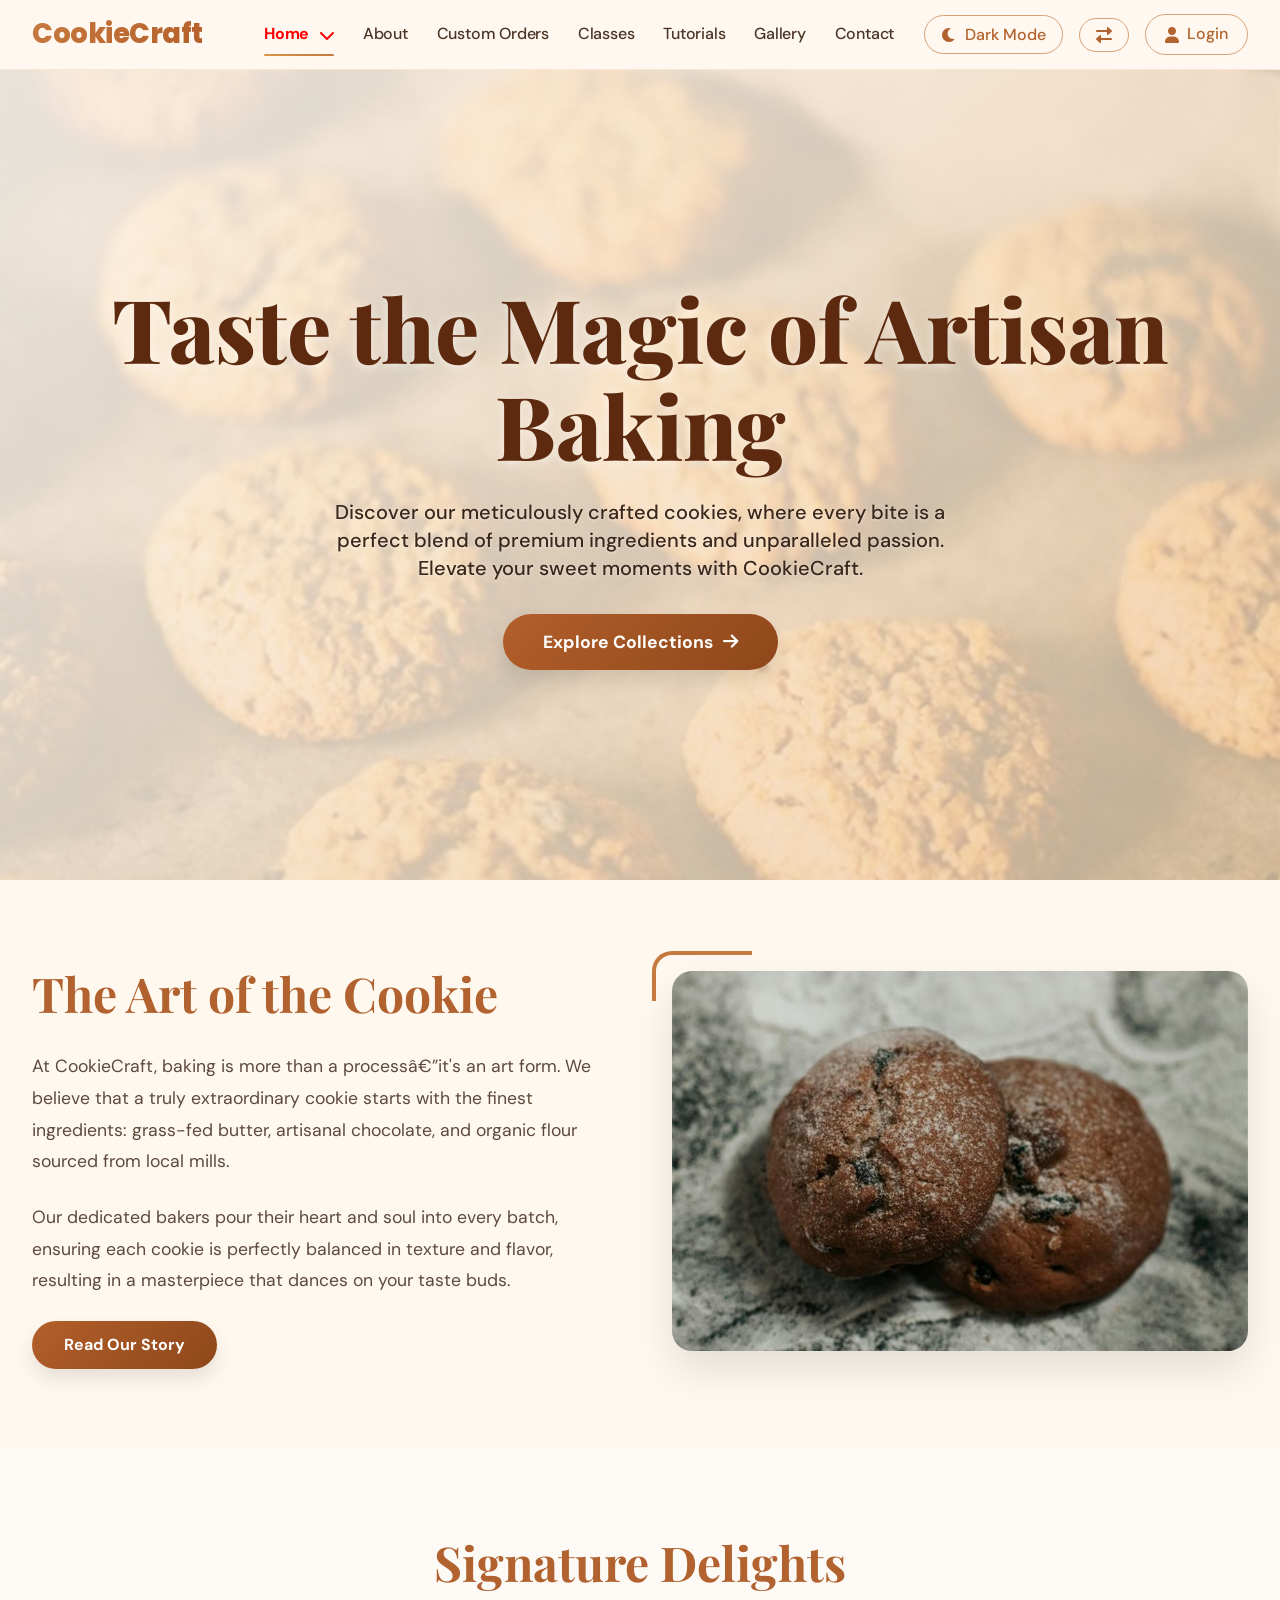
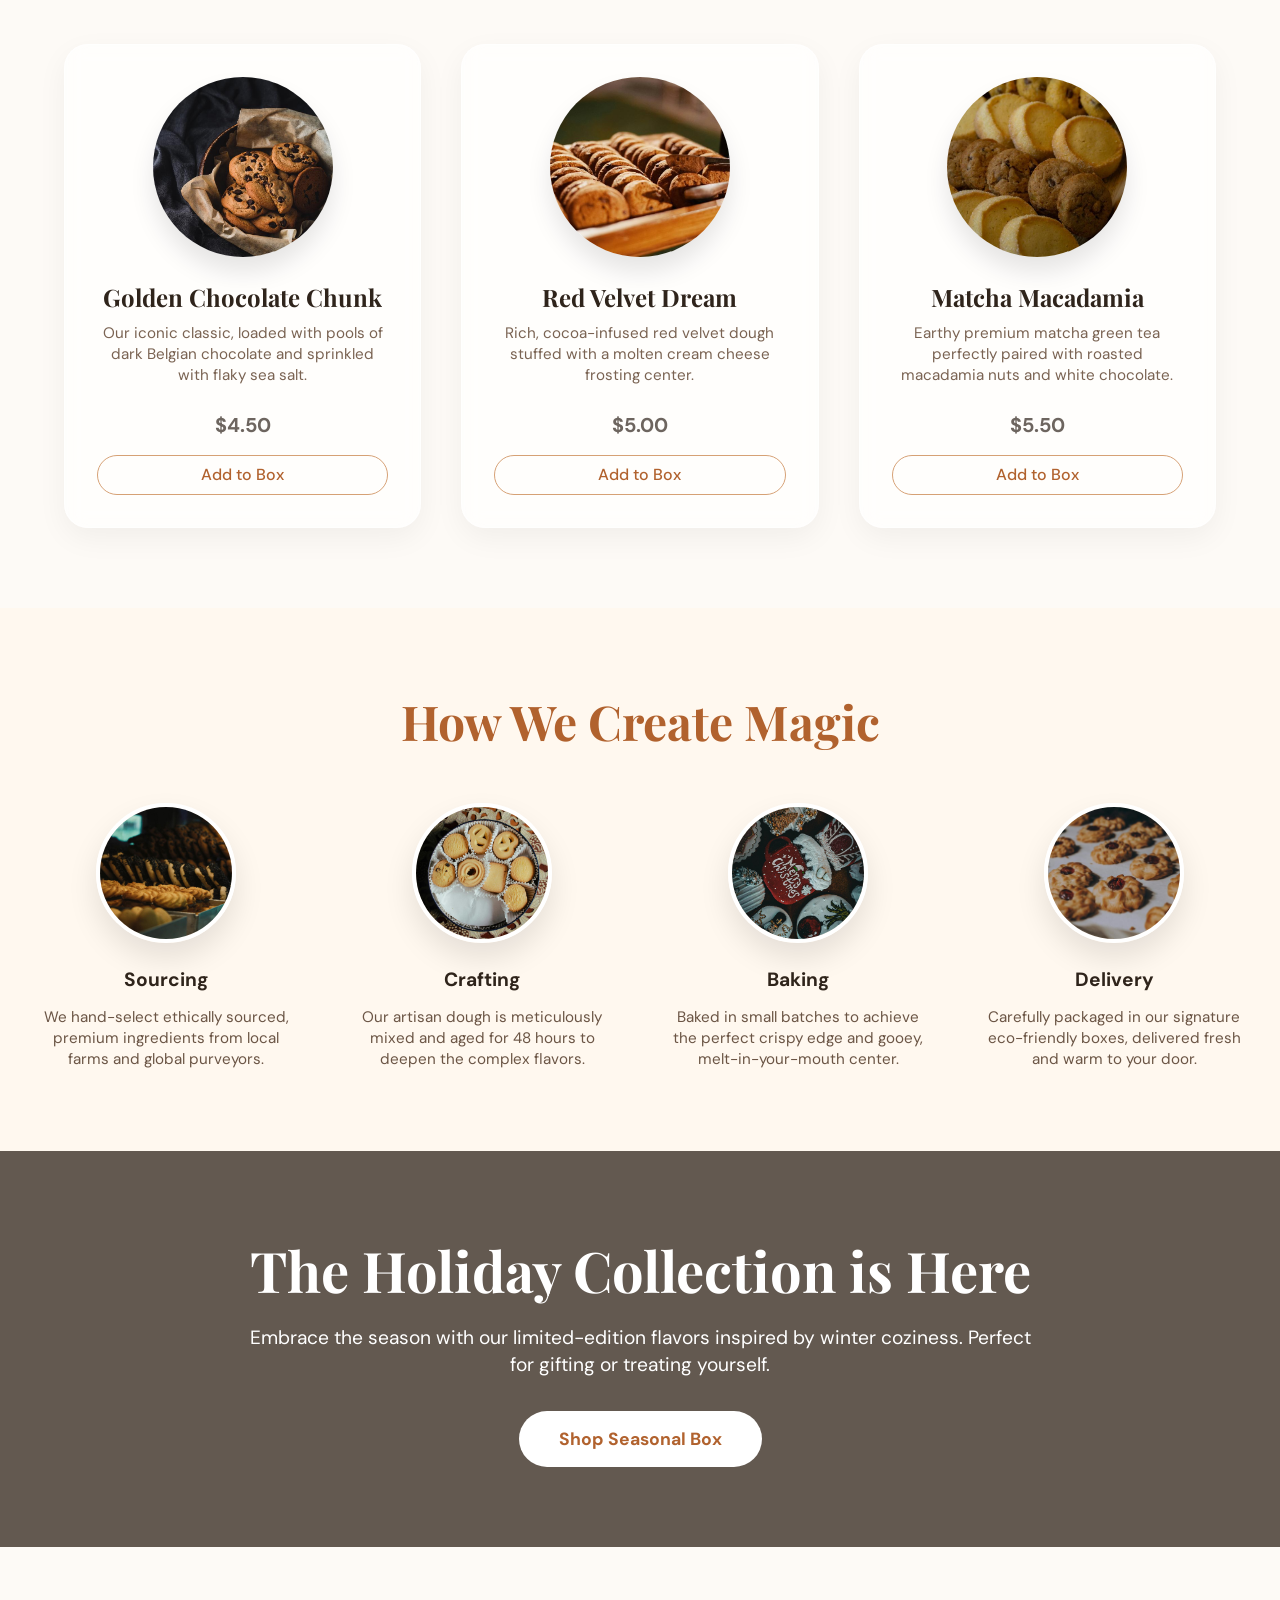
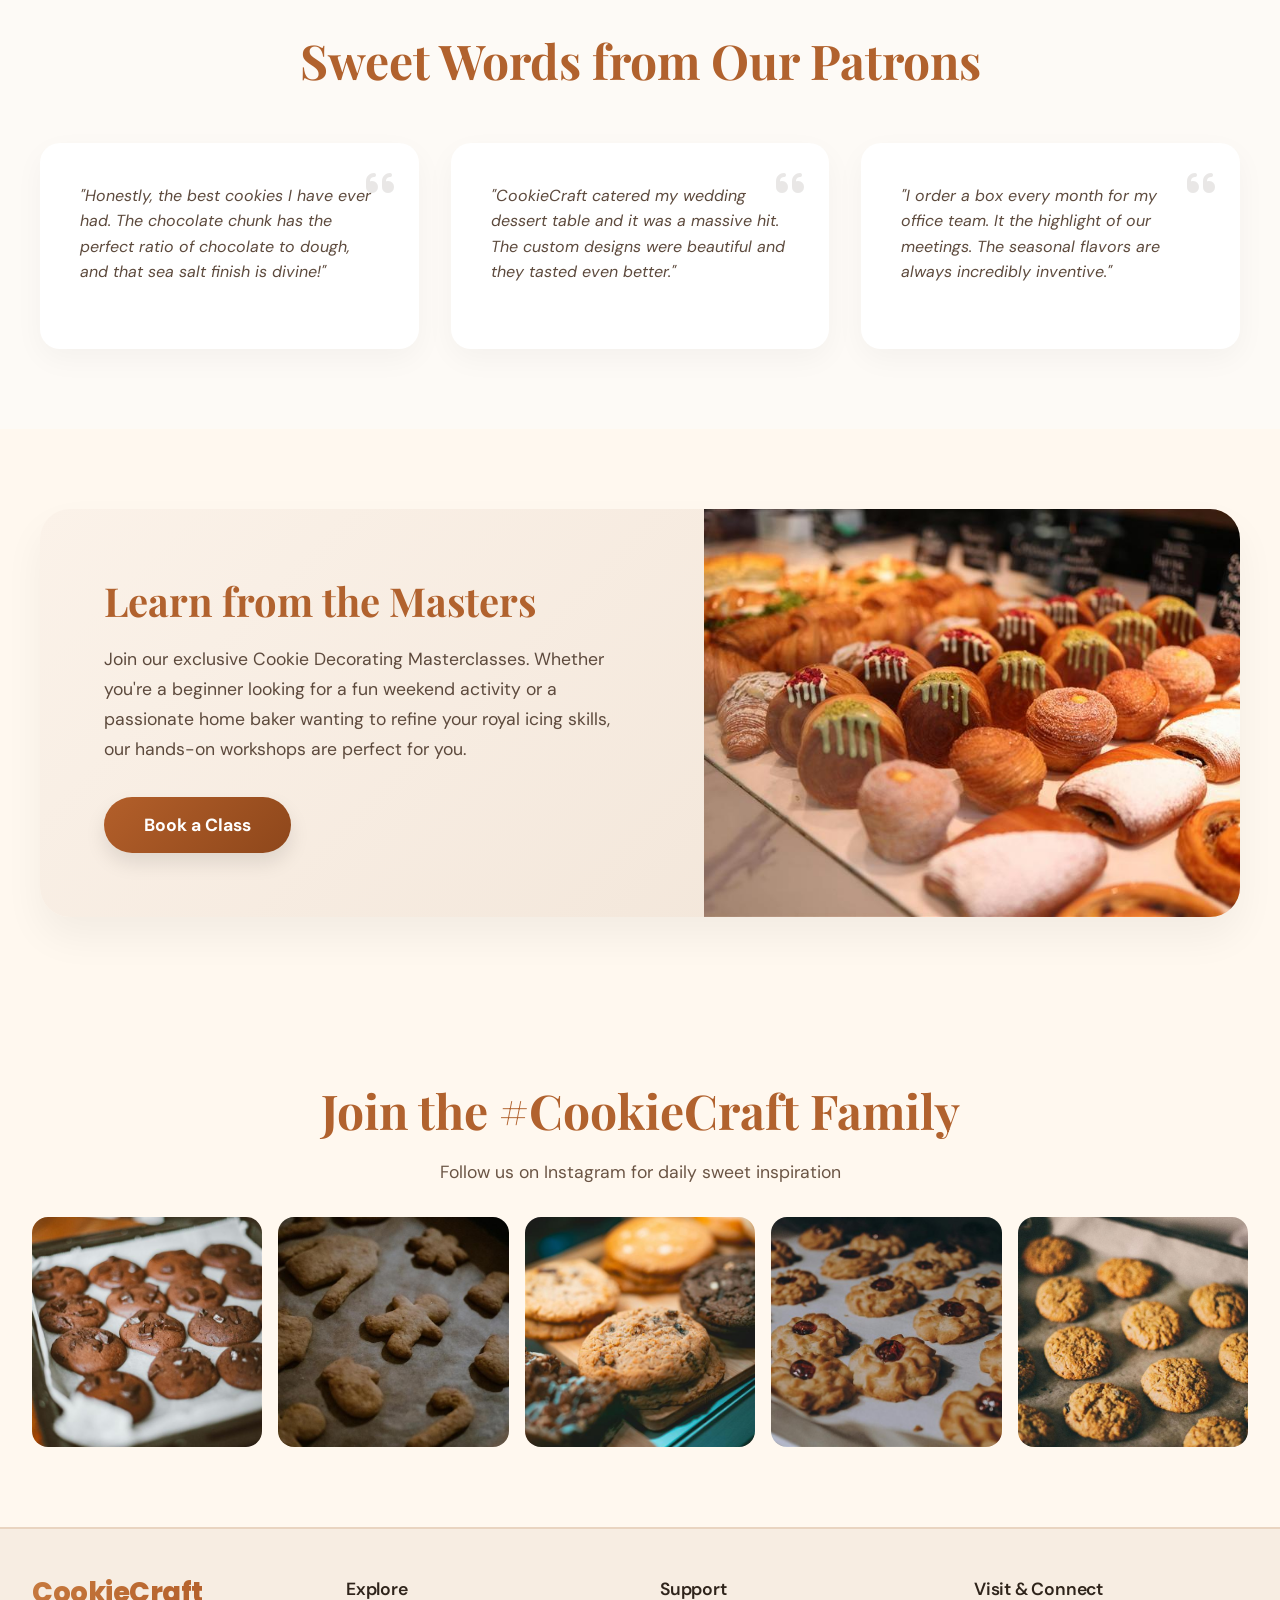
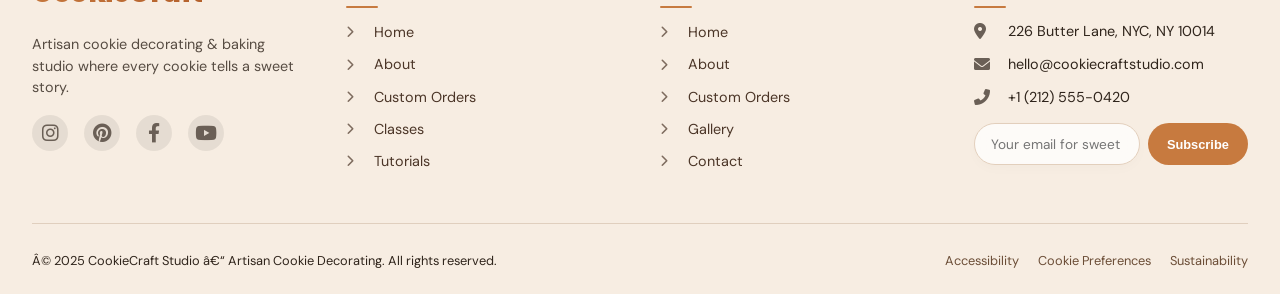
==== commit f4d4b039: "First commit" ====
--- a/index.html
+++ b/index.html
@@ -832,7 +832,7 @@
       </div>
       <div class="testi-card">
         <i class="fas fa-quote-left"></i>
-        <p>"I order a box every month for my office team. Itâ€™s the highlight of our meetings. The seasonal flavors are always incredibly inventive."</p>
+        <p>"I order a box every month for my office team. It the highlight of our meetings. The seasonal flavors are always incredibly inventive."</p>
       </div>
     </div>
   </section>
